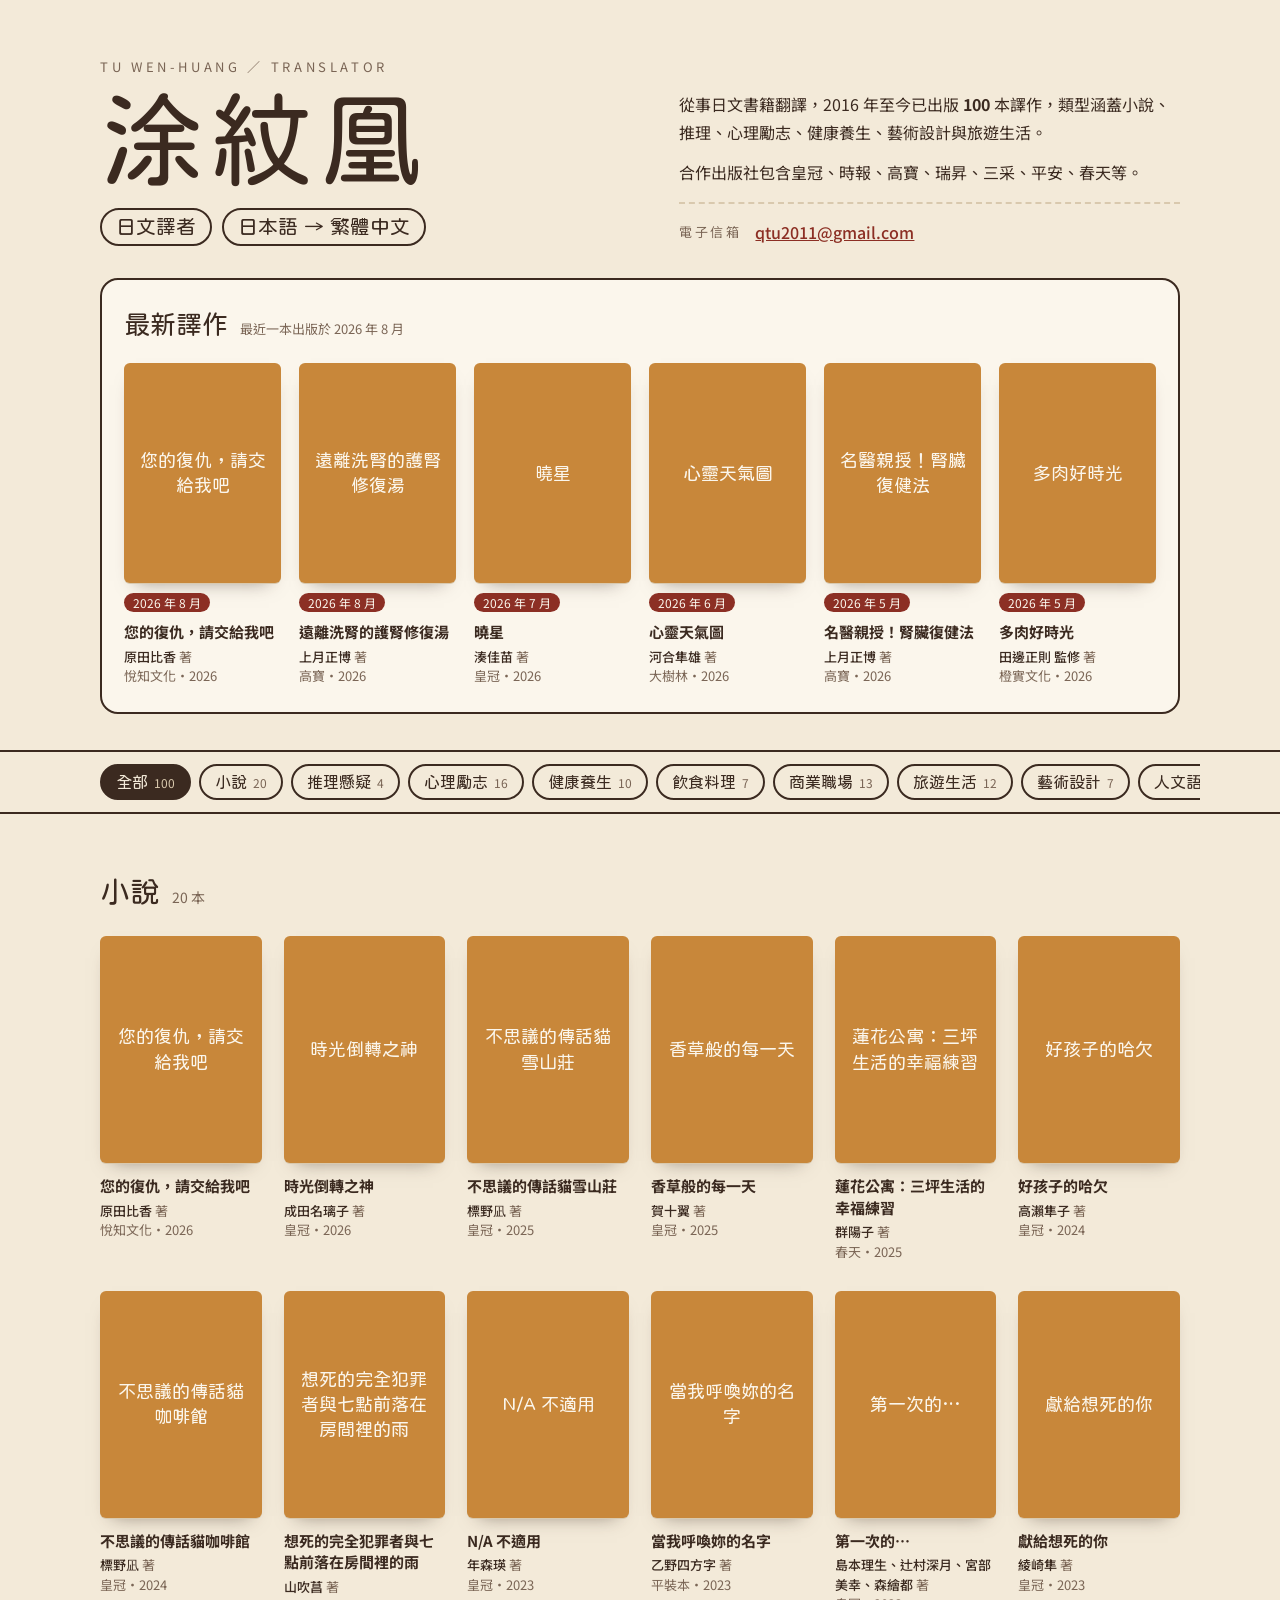
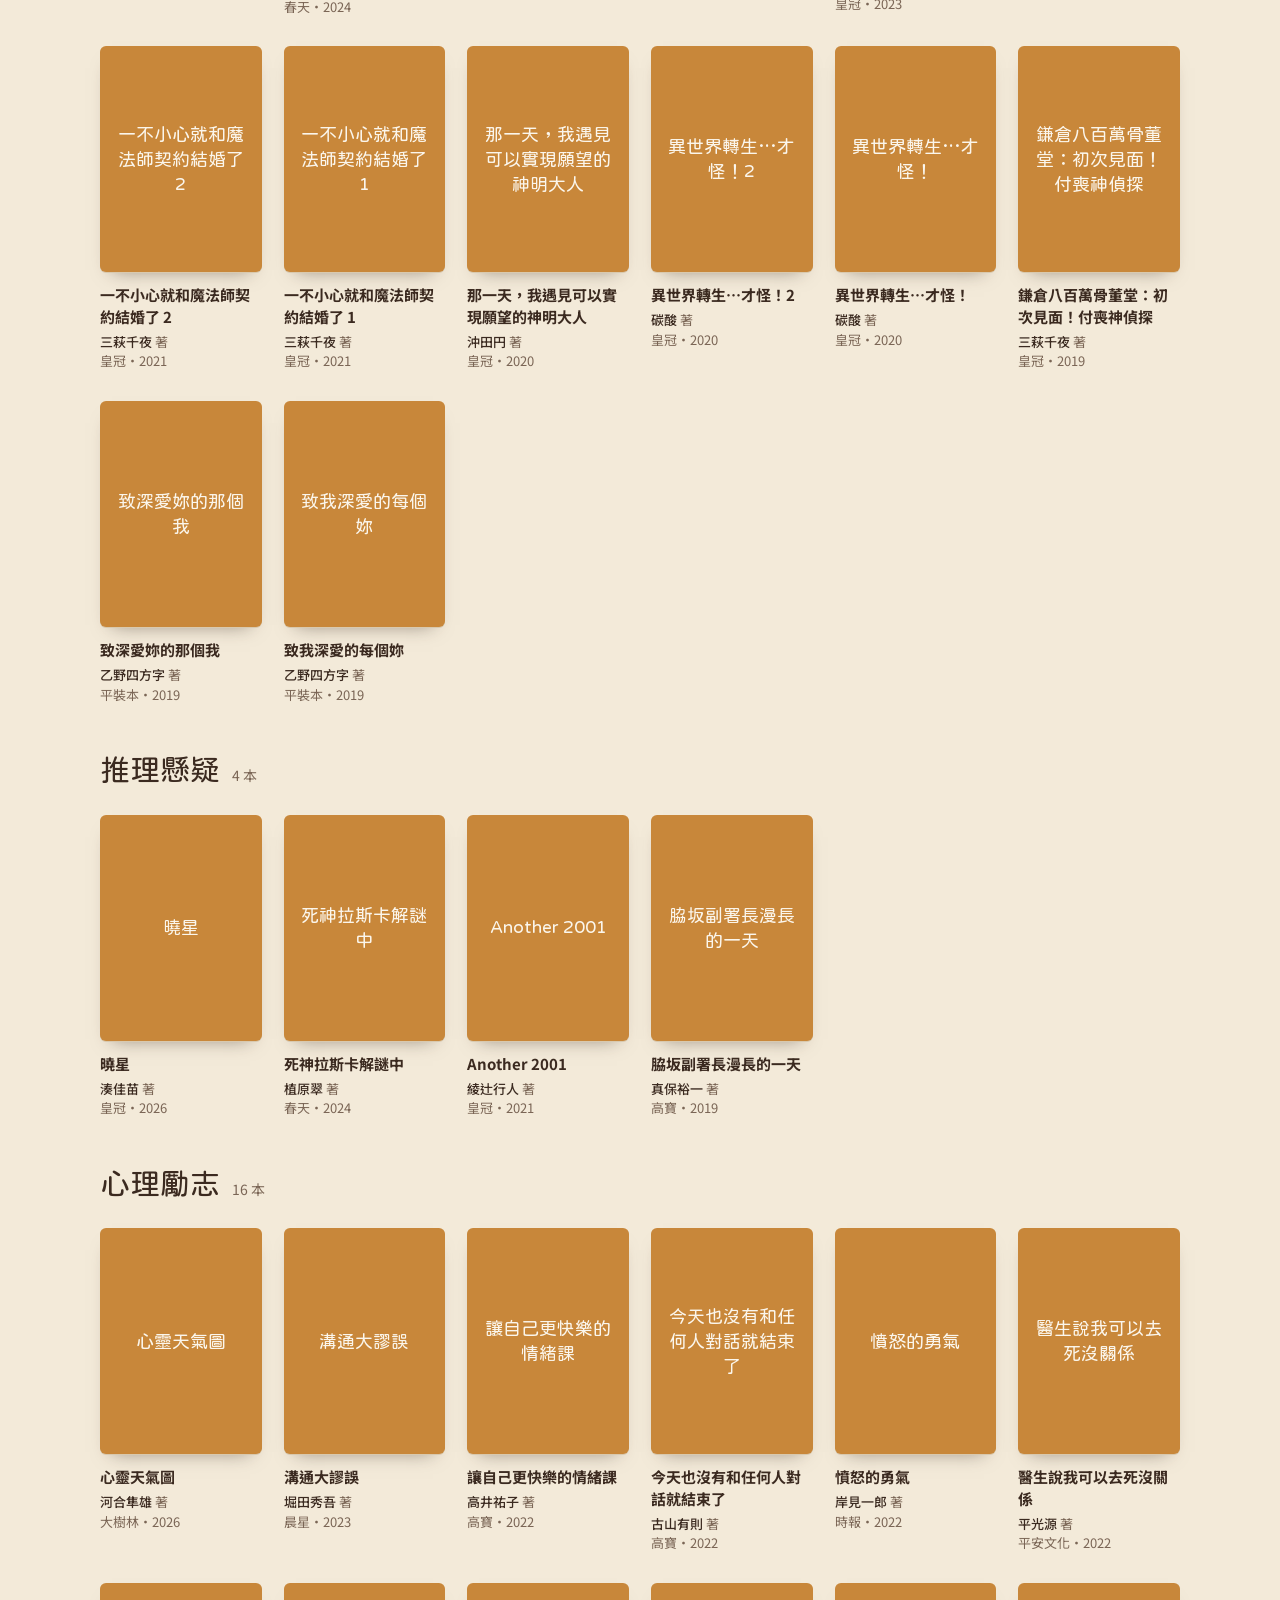
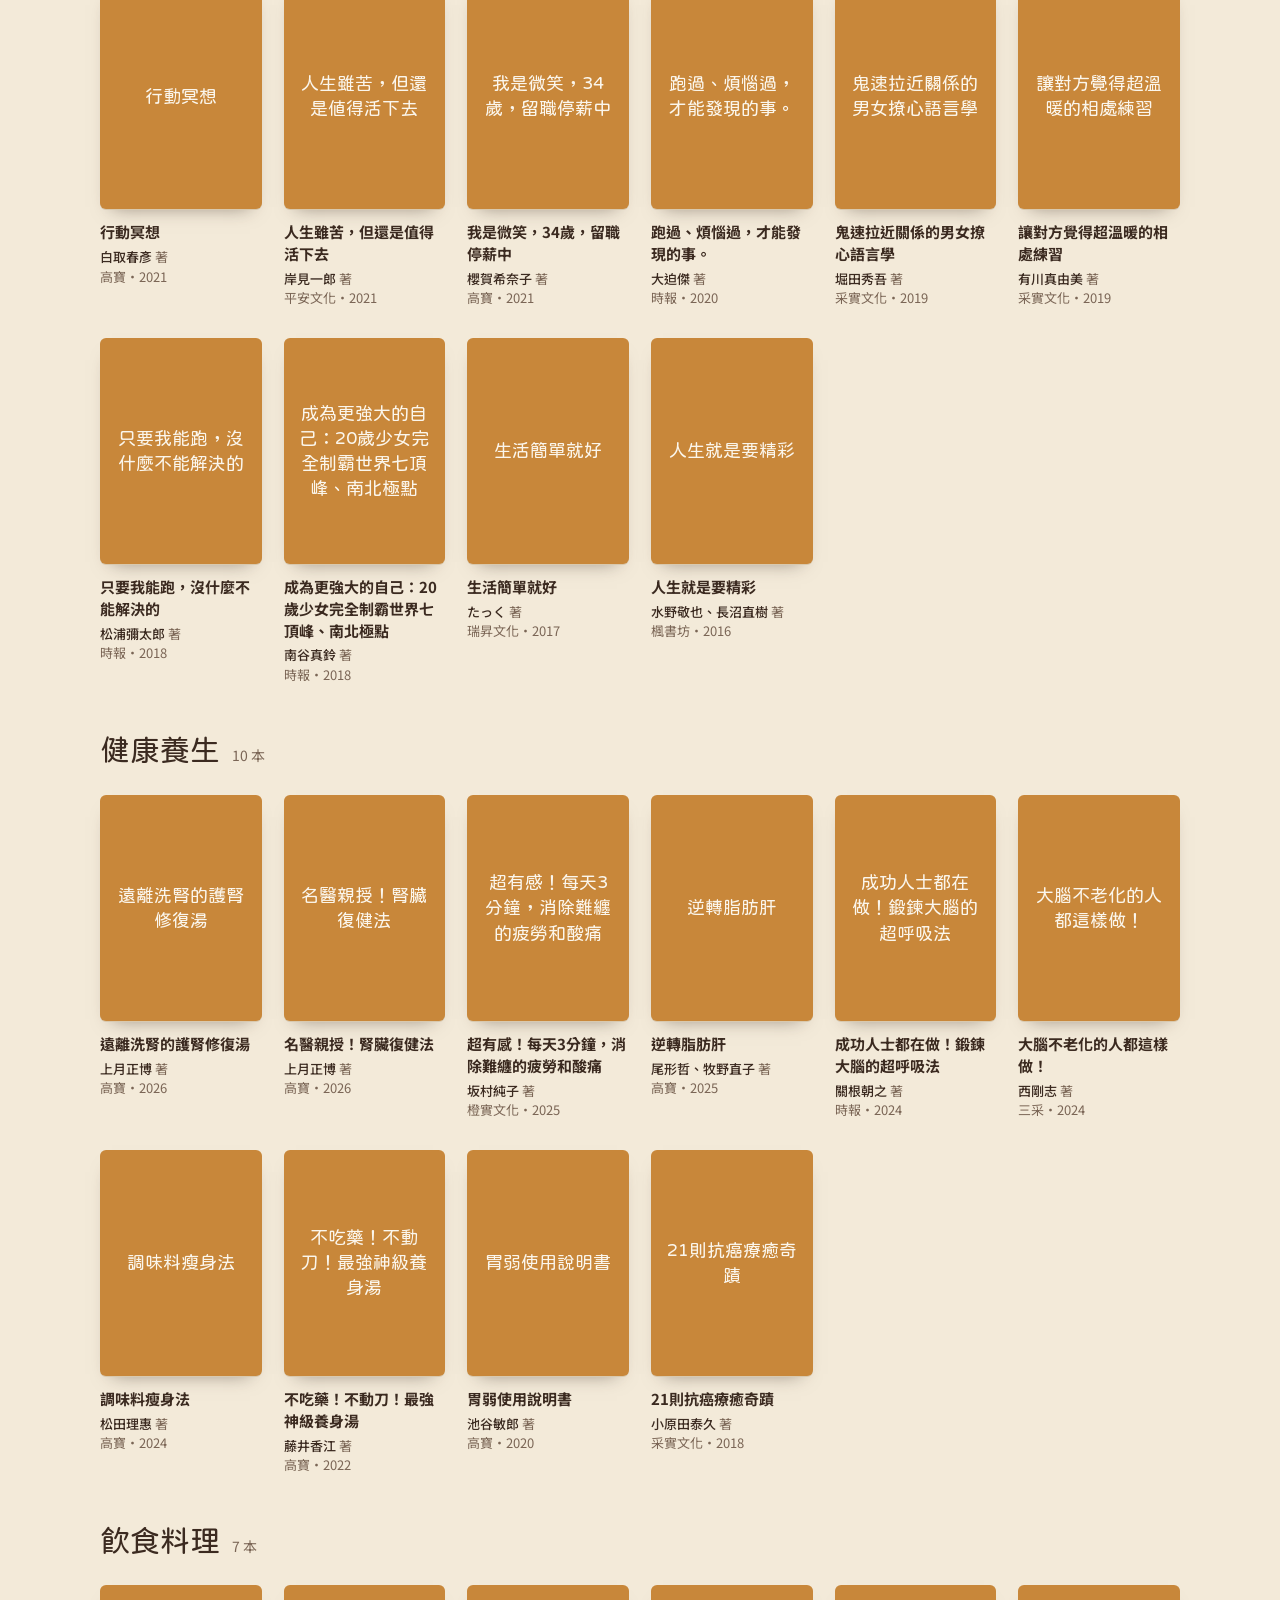
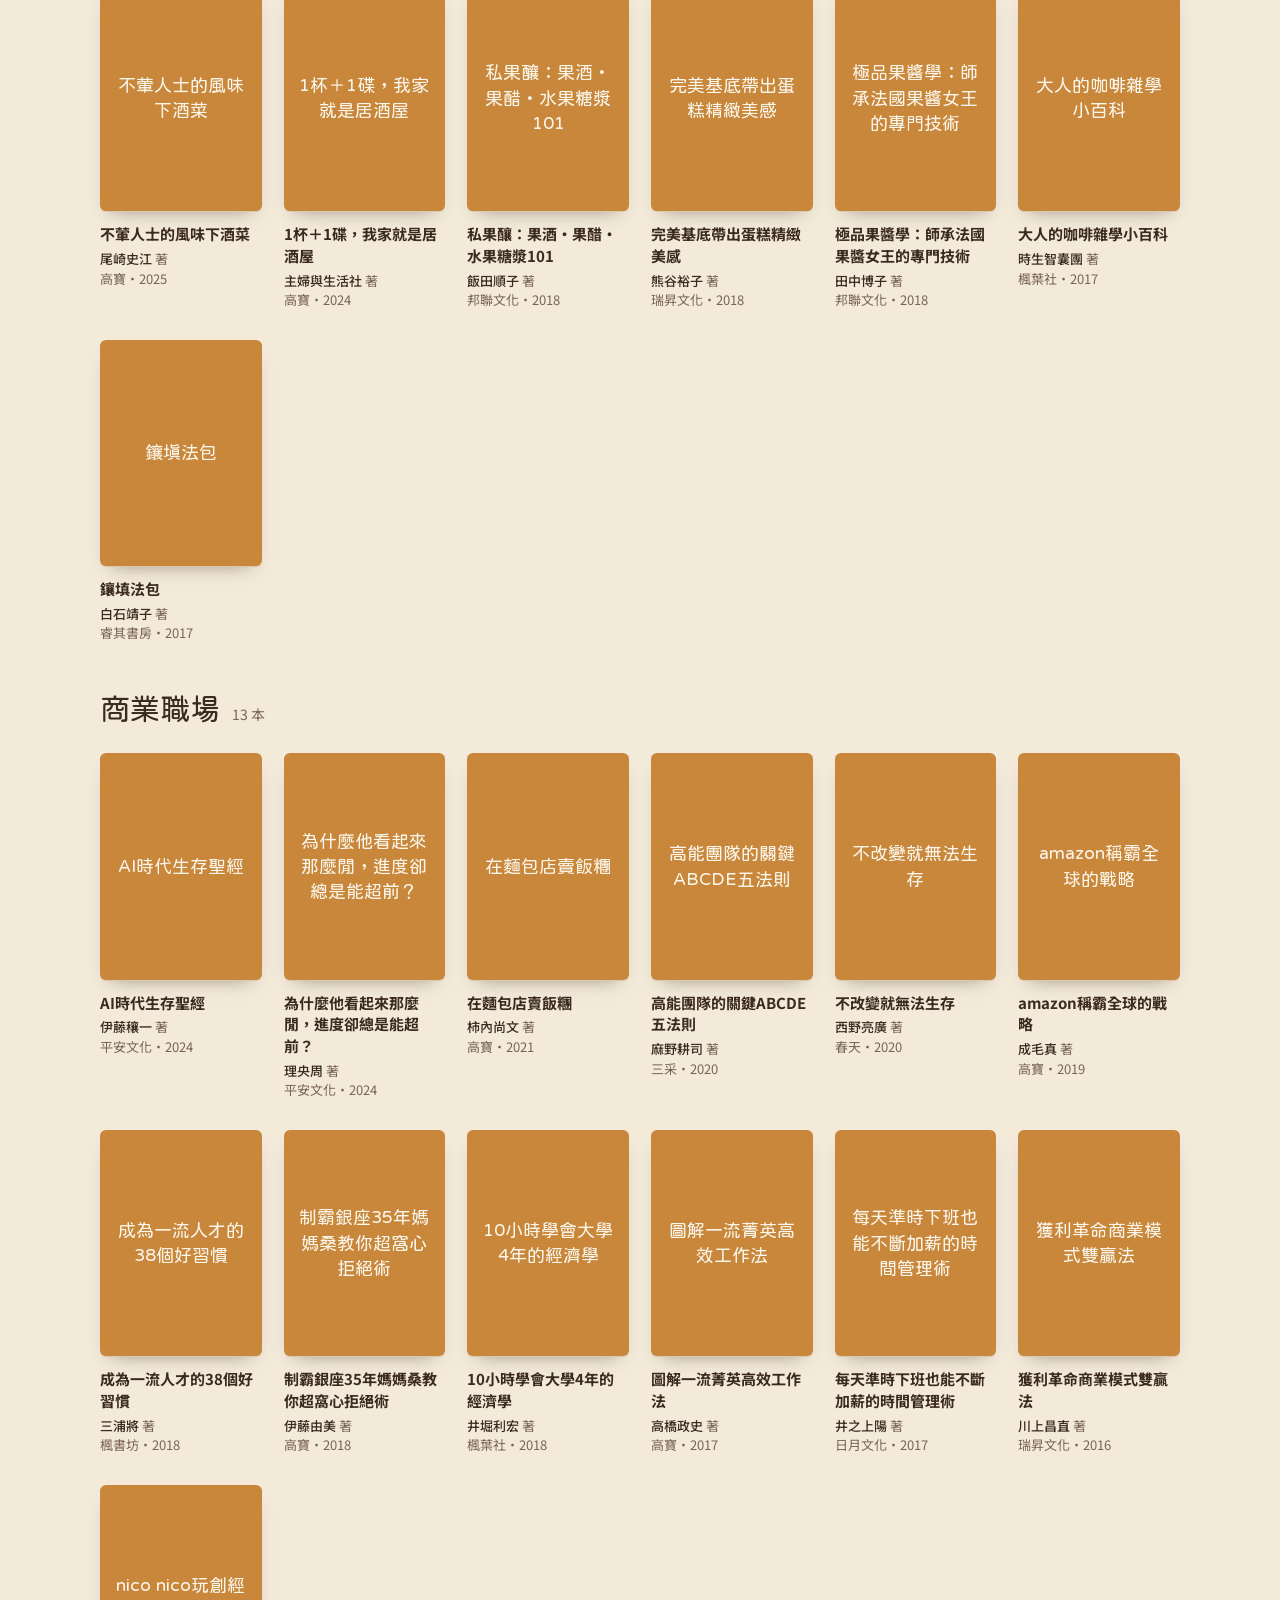
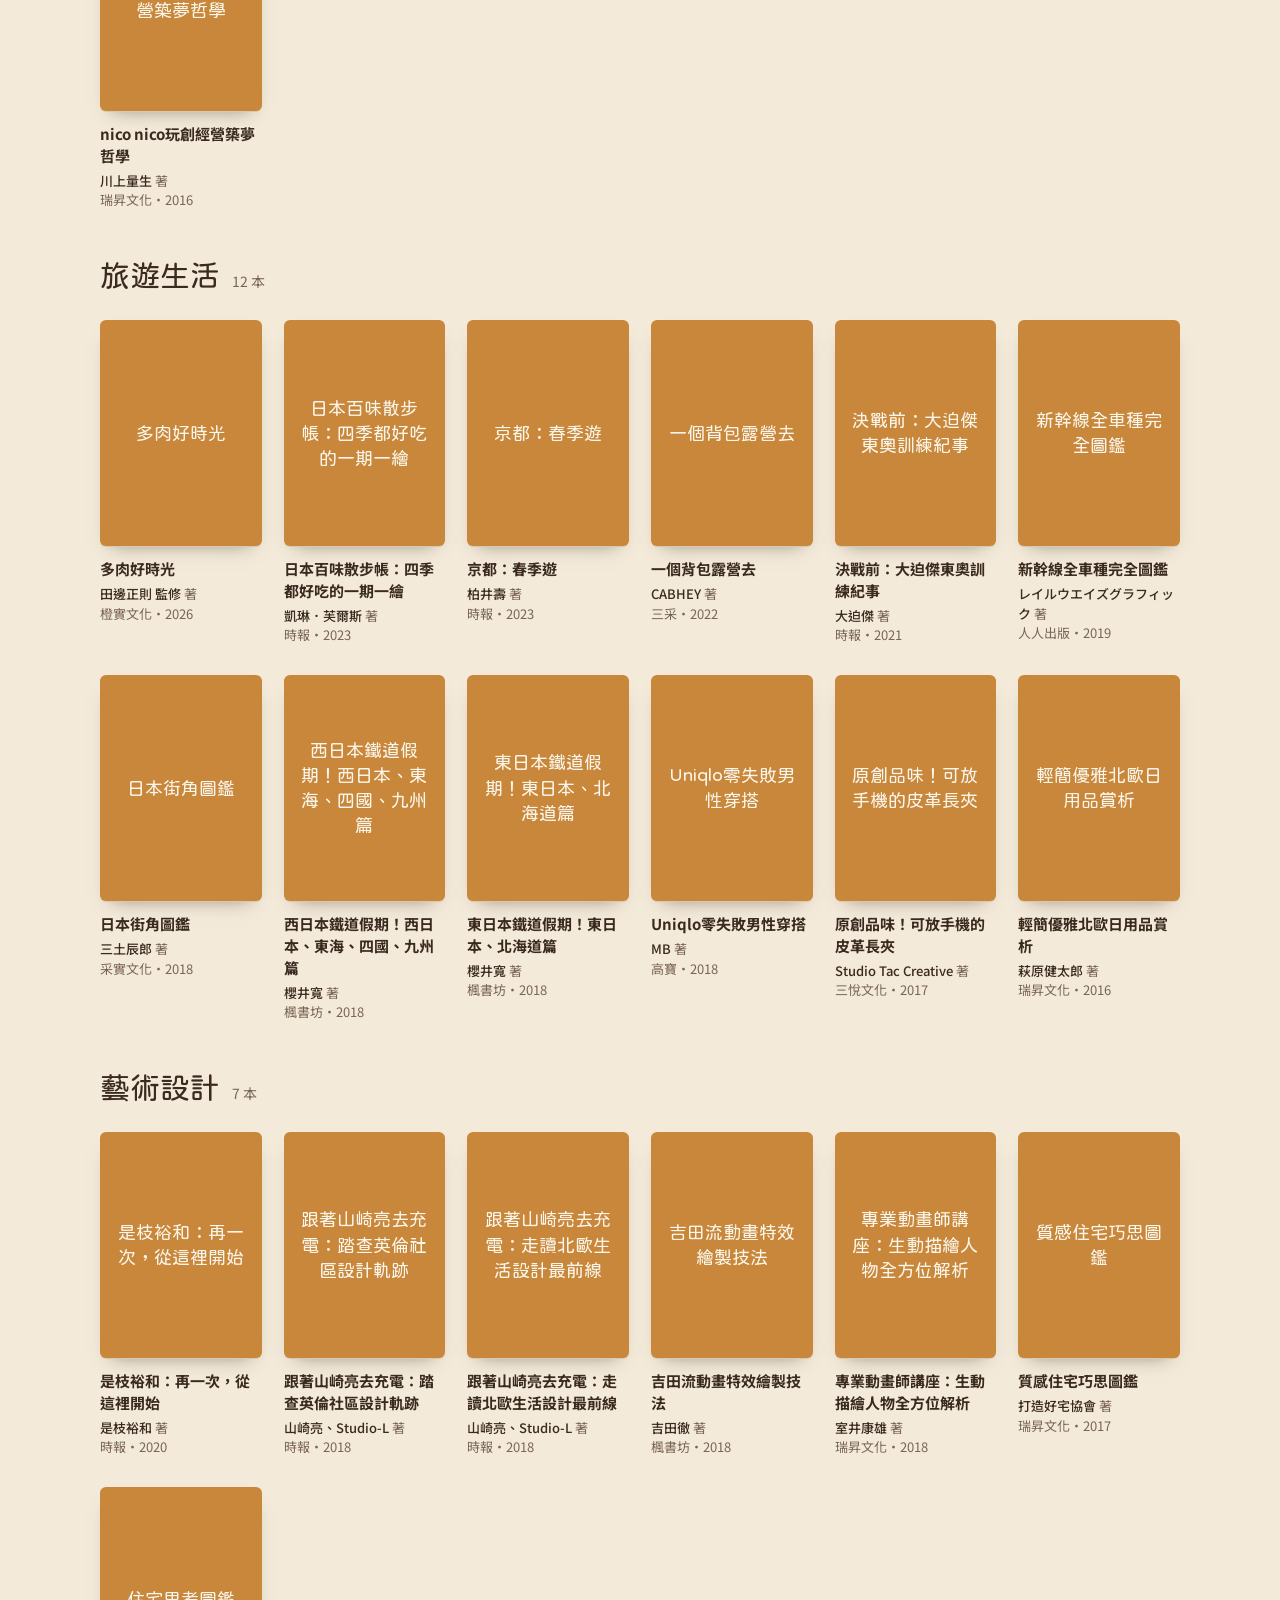
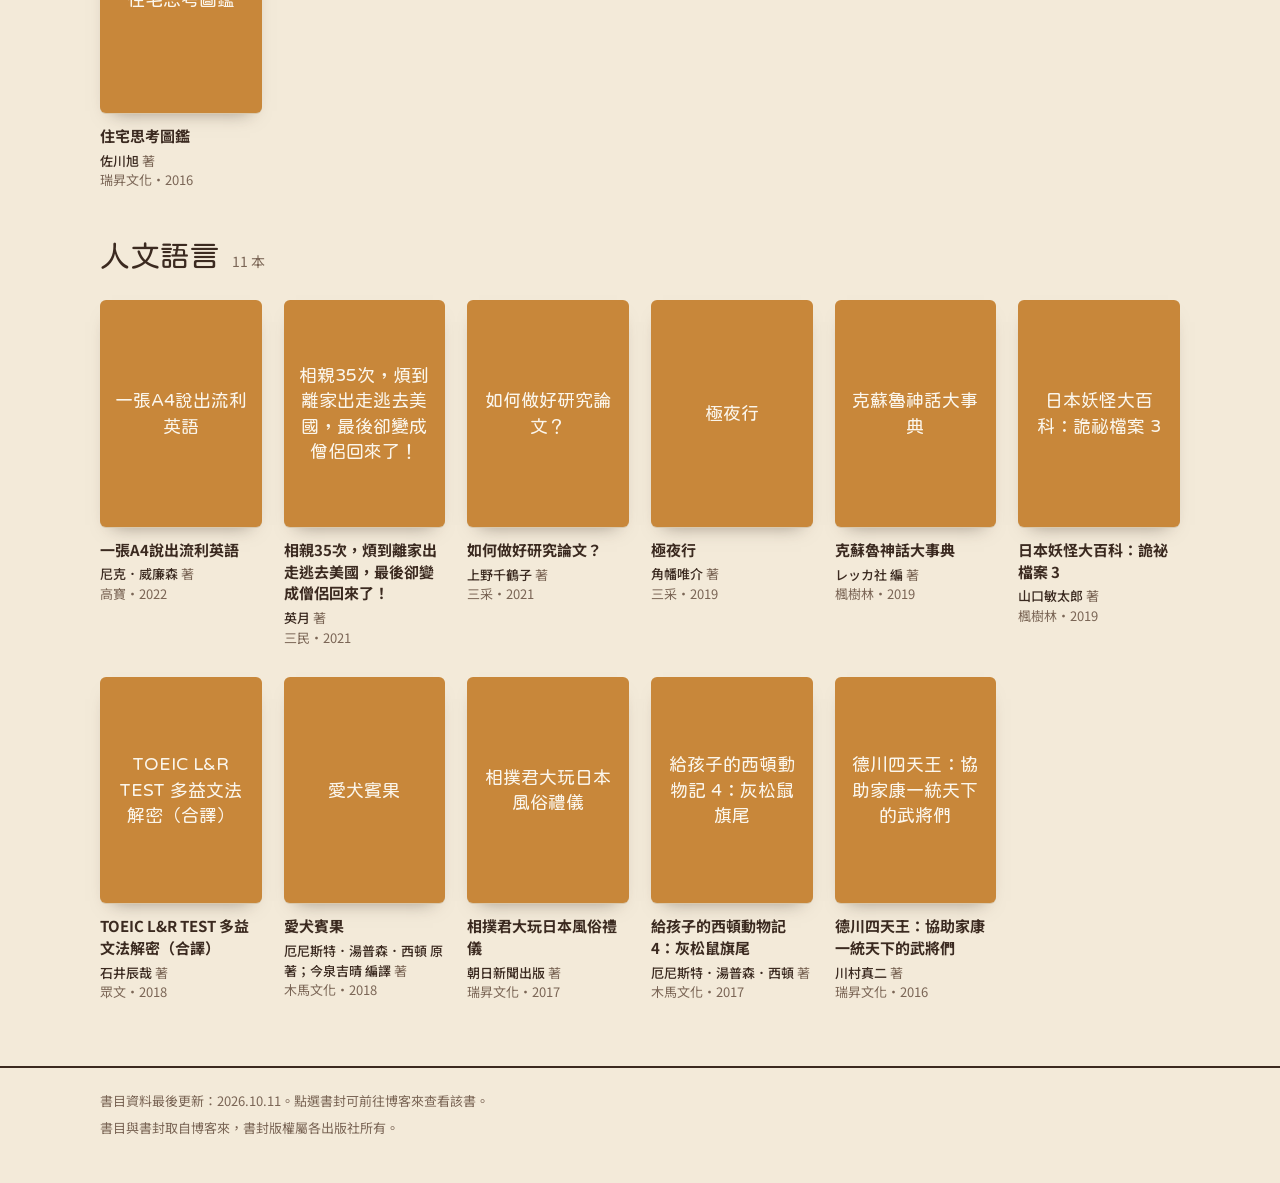
==== index.html @ 4ed157be "Add translation portfolio site Co-Authored-By: Claude Opus 5.5 <noreply@anthropic.com> Claude-Sessio" ====
<!DOCTYPE html>
<html lang="zh-Hant-TW">
<head>
<meta charset="utf-8">
<meta name="viewport" content="width=device-width, initial-scale=1">
<title>涂紋凰｜日文譯者作品集</title>
<meta name="description" content="日文譯者涂紋凰的翻譯作品集：小說、推理、心理勵志、健康、設計與旅遊等類型的繁體中文譯作。">
<link rel="preconnect" href="https://fonts.googleapis.com">
<link rel="preconnect" href="https://fonts.gstatic.com" crossorigin>
<link rel="stylesheet" href="https://fonts.googleapis.com/css2?family=Huninn&family=Noto+Sans+TC:wght@400;500;700&display=swap">
<style>
/* 版面：牛皮紙色底上的一座書架。上方是名字與自我介紹，下方依類型分層陳列封面。 */
:root {
  --paper: #f3ead9;      /* 牛皮紙底 */
  --shelf: #fbf6ec;      /* 封面底板 */
  --ink: #3b2a20;        /* 可可棕文字 */
  --ink-soft: #7a6555;   /* 次要文字 */
  --line: #d9c9ae;       /* 分隔線 */
  --crust: #c8873a;      /* 麵包皮色，選取狀態 */
  --stamp: #8c2f24;      /* 印章紅，連結與重點 */
  --display: "Huninn", "Noto Sans TC", "PingFang TC", "Microsoft JhengHei", sans-serif;
  --body: "Noto Sans TC", "PingFang TC", "Microsoft JhengHei", sans-serif;
}
* { box-sizing: border-box; }
html { -webkit-text-size-adjust: 100%; }
body {
  margin: 0; background: var(--paper); color: var(--ink);
  font-family: var(--body); font-size: 16px; line-height: 1.75;
}
a { color: var(--stamp); }
a:focus-visible, button:focus-visible { outline: 3px solid var(--crust); outline-offset: 3px; }
.wrap { max-width: 1120px; margin: 0 auto; padding-inline: 20px; }

/* 頁首 */
.masthead { padding-block: 56px 32px; display: grid; gap: 28px; grid-template-columns: minmax(0, 1.1fr) minmax(0, 1fr); align-items: end; }
.eyebrow { font-size: 13px; letter-spacing: .28em; color: var(--ink-soft); margin: 0 0 6px; }
h1 { font-family: var(--display); font-weight: 400; font-size: clamp(52px, 10vw, 104px); line-height: 1.05; letter-spacing: .06em; margin: 0; }
.role { font-family: var(--display); font-size: 20px; margin: 14px 0 0; display: flex; gap: 10px; align-items: center; flex-wrap: wrap; }
.role span { border: 2px solid var(--ink); border-radius: 999px; padding: 0 14px; line-height: 1.7; }
.about p { margin: 0 0 12px; max-width: 34em; }
.contact { display: flex; flex-wrap: wrap; gap: 8px 14px; align-items: center; margin-top: 16px; padding-top: 14px; border-top: 2px dashed var(--line); }
.contact dt { font-size: 13px; letter-spacing: .2em; color: var(--ink-soft); }
.contact dd { margin: 0; font-weight: 500; user-select: all; overflow-wrap: anywhere; }
.contact dl { display: contents; }

/* 最新譯作 */
.latest { background: var(--shelf); border: 2px solid var(--ink); border-radius: 18px; padding: 22px 22px 26px; margin-bottom: 36px; }
.latest h2 { font-family: var(--display); font-weight: 400; font-size: 26px; margin: 0 0 16px; display: flex; align-items: baseline; gap: 12px; flex-wrap: wrap; }
.latest h2 small { font-family: var(--body); font-size: 13px; color: var(--ink-soft); }
.grid { list-style: none; padding: 0; margin: 0; }
.latest-grid { grid-template-columns: repeat(6, minmax(0, 1fr)) !important; gap: 20px 18px !important; }
.latest .cover { background: var(--paper); }
.when { display: inline-block; font-size: 12px; line-height: 1.6; color: var(--shelf); background: var(--stamp); border-radius: 999px; padding: 0 9px; margin-top: 10px; font-variant-numeric: tabular-nums; }
.latest .book h3 { margin-top: 6px; }
@media (max-width: 900px) { .latest-grid { grid-template-columns: repeat(3, minmax(0, 1fr)) !important; } }
@media (max-width: 480px) { .latest-grid { grid-template-columns: repeat(2, minmax(0, 1fr)) !important; } .latest { padding: 18px 16px 22px; } }

/* 類型選單 */
.filter { position: sticky; top: 0; z-index: 5; background: var(--paper); border-block: 2px solid var(--ink); }
.filter .wrap { display: flex; gap: 8px; overflow-x: auto; padding-block: 12px; scrollbar-width: thin; }
.chip {
  flex: none; font: inherit; font-family: var(--display); font-size: 16px; color: var(--ink);
  background: transparent; border: 2px solid var(--ink); border-radius: 999px; padding: 2px 14px; cursor: pointer;
}
.chip small { font-family: var(--body); font-size: 12px; margin-left: 6px; color: var(--ink-soft); font-variant-numeric: tabular-nums; }
.chip:hover { background: var(--shelf); }
.chip[aria-pressed="true"] { background: var(--ink); color: var(--paper); }
.chip[aria-pressed="true"] small { color: var(--line); }

/* 書架 */
main { padding-block: 12px 64px; }
.section { padding-top: 40px; }
.section h2 { font-family: var(--display); font-weight: 400; font-size: 30px; margin: 0 0 18px; display: flex; align-items: baseline; gap: 12px; }
.section h2 small { font-family: var(--body); font-size: 14px; color: var(--ink-soft); }
.grid { display: grid; grid-template-columns: repeat(auto-fill, minmax(150px, 1fr)); gap: 30px 22px; }
.book { min-width: 0; }
.book a { color: inherit; text-decoration: none; display: block; }
.cover {
  aspect-ratio: 5 / 7; background: var(--shelf); border-radius: 6px; overflow: hidden;
  display: grid; place-items: center; box-shadow: 0 1px 0 var(--line), 0 10px 18px -12px rgba(59, 42, 32, .55);
  transition: transform .18s ease;
}
.cover img { width: 100%; height: 100%; object-fit: contain; display: block; }
.book a:hover .cover { transform: translateY(-4px) rotate(-1deg); }
.cover.blank { background: var(--crust); color: var(--shelf); padding: 14px; font-family: var(--display); font-size: 18px; line-height: 1.4; text-align: center; }
.book h3 { font-size: 15px; font-weight: 700; line-height: 1.45; margin: 12px 0 4px; }
.book a:hover h3 { color: var(--stamp); }
.meta { font-size: 13px; line-height: 1.5; color: var(--ink-soft); margin: 0; }
.meta b { font-weight: 500; color: var(--ink); }

footer { border-top: 2px solid var(--ink); padding-block: 22px 40px; font-size: 13px; color: var(--ink-soft); }
footer p { margin: 0 0 4px; }

@media (max-width: 760px) {
  .masthead { grid-template-columns: 1fr; padding-block: 36px 28px; }
  .grid { grid-template-columns: repeat(auto-fill, minmax(128px, 1fr)); gap: 24px 16px; }
}
@media (prefers-reduced-motion: reduce) { .cover { transition: none; } .book a:hover .cover { transform: none; } }
</style>
</head>
<body>

<header class="wrap masthead">
  <div>
    <p class="eyebrow">TU WEN-HUANG ／ TRANSLATOR</p>
    <h1>涂紋凰</h1>
    <p class="role"><span>日文譯者</span><span>日本語 → 繁體中文</span></p>
  </div>
  <div class="about">
    <!-- 自我介紹：直接修改下面的文字即可 -->
    <p>從事日文書籍翻譯，<span id="since"></span> 年至今已出版 <b id="total"></b> 本譯作，類型涵蓋小說、推理、心理勵志、健康養生、藝術設計與旅遊生活。</p>
    <p>合作出版社包含皇冠、時報、高寶、瑞昇、三采、平安、春天等。</p>
    <div class="contact">
      <dl>
        <dt>電子信箱</dt>
        <!-- 電子信箱：要換信箱時改下面這行 -->
        <dd id="email"><a href="mailto:qtu2011@gmail.com">qtu2011@gmail.com</a></dd>
      </dl>
    </div>
  </div>
</header>

<section class="wrap" aria-labelledby="latest-h">
  <div class="latest">
    <h2 id="latest-h">最新譯作 <small id="latest-note"></small></h2>
    <ul class="grid latest-grid" id="latest"></ul>
  </div>
</section>

<nav class="filter" aria-label="依類型篩選"><div class="wrap" id="chips"></div></nav>

<main class="wrap" id="shelf"></main>

<footer><div class="wrap">
  <p>書目資料最後更新：<span id="updated"></span>。點選書封可前往博客來查看該書。</p>
  <p>書目與書封取自博客來，書封版權屬各出版社所有。</p>
</div></footer>

<!--
  書單資料。每兩週更新時只需要改這一段。
  欄位順序：[書名, 作者, 出版社, 出版日期, ISBN, 類型, 博客來商品編號, 誠品封面路徑（備用）]
-->
<script id="book-data" type="application/json">
{
"updated": "2026-10-11",
"categories": ["小說", "推理懸疑", "心理勵志", "健康養生", "飲食料理", "商業職場", "旅遊生活", "藝術設計", "人文語言"],
"books": [
["您的復仇，請交給我吧","原田比香","悅知文化","2026-08-20","9786267873618","小說","0011060362","/b2b/newItem/2026/08/11/8622_141716416_782_mainCoverImage1.jpg"],
["遠離洗腎的護腎修復湯","上月正博","高寶","2026-08-19","9786264025959","健康養生","0011059869","/b2b/newItem/2026/08/07/7928_153200130_468_mainCoverImage1.jpg"],
["曉星","湊佳苗","皇冠","2026-07-27","9789573344551","推理懸疑","0011057544","/b2b/newItem/2026/07/13/8924_143612907_908_mainCoverImage1.jpg"],
["心靈天氣圖","河合隼雄","大樹林","2026-06-25","9786267592427","心理勵志","0011053587","/b2b/newItem/2026/06/08/192_105442000_402_mainCoverImage1.jpg"],
["名醫親授！腎臟復健法","上月正博","高寶","2026-05-27","9786264025362","健康養生","0011052864","/b2b/newItem/2026/05/28/7928_152116629_742_mainCoverImage1.jpg"],
["多肉好時光","田邊正則 監修","橙實文化","2026-05-21","9786267453377","旅遊生活","0011052154","/b2b/newItem/2026/05/11/8113_163945169_1000_mainCoverImage1.jpg"],
["時光倒轉之神","成田名璃子","皇冠","2026-04-13","9789573344100","小說","0011048876","/b2b/newItem/2026/03/26/8924_170203791_457_mainCoverImage1.jpg"],
["不思議的傳話貓雪山莊","標野凪","皇冠","2025-12-08","9789573343721","小說","0011038807","/b2b/newItem/2025/11/26/8924_101650309_515_mainCoverImage1.jpg"],
["超有感！每天3分鐘，消除難纏的疲勞和酸痛","坂村純子","橙實文化","2025-09-19","9786267453278","健康養生","0011031384","/b2b/newItem/2025/09/11/8113_165259178_909_mainCoverImage1.jpg"],
["逆轉脂肪肝","尾形哲、牧野直子","高寶","2025-07-23","9786264023108","健康養生","0011026883","/b2b/newItem/2025/07/31/7928_112141855_496_mainCoverImage1.jpg"],
["香草般的每一天","賀十翼","皇冠","2025-07-14","9789573343240","小說","0011025674","/b2b/newItem/2025/07/02/8924_142835833_671_mainCoverImage1.jpg"],
["蓮花公寓：三坪生活的幸福練習","群陽子","春天","2025-07-02","9786267735145","小說","0011024776","/b2b/newItem/2025/06/23/8753_104542265_138_mainCoverImage1.jpg"],
["不葷人士的風味下酒菜","尾崎史江","高寶","2025-01-22","9786264021777","飲食料理","0011011948","/b2b/newItem/2025/02/24/7928_145155806_862_mainCoverImage1.jpg"],
["好孩子的哈欠","高瀨隼子","皇冠","2024-12-30","9789573342380","小說","0011009158","/b2b/newItem/2024/12/17/8924_152558189_847_mainCoverImage1.jpg"],
["1杯＋1碟，我家就是居酒屋","主婦與生活社","高寶","2024-12-25","9786264021548","飲食料理","0011009067","/b2b/newItem/2024/12/25/7928_112612820_39_mainCoverImage1.jpg"],
["AI時代生存聖經","伊藤穰一","平安文化","2024-12-09","9786267397930","商業職場","0011007453","/b2b/newItem/2024/11/27/8924_142036735_871_mainCoverImage1.jpg"],
["死神拉斯卡解謎中","植原翠","春天","2024-09-20","9789577419156","推理懸疑","0011000069","/b2b/newItem/2024/09/03/8753_162311457_192_mainCoverImage1.jpg"],
["為什麼他看起來那麼閒，進度卻總是能超前？","理央周","平安文化","2024-09-02","9786267397619","商業職場","0010998931","/b2b/newItem/2024/08/26/8924_102817168_548_mainCoverImage1.jpg"],
["不思議的傳話貓咖啡館","標野凪","皇冠","2024-08-05","9789573341888","小說","0010996764","/b2b/newItem/2024/07/29/225_134444741_165_mainCoverImage1.jpg"],
["想死的完全犯罪者與七點前落在房間裡的雨","山吹菖","春天","2024-06-28","9789577418821","小說","0010993014","/b2b/newItem/2024/06/19/150_134550036_501_mainCoverImage1.jpg"],
["成功人士都在做！鍛鍊大腦的超呼吸法","關根朝之","時報","2024-05-14","9786263961753","健康養生","0010988359","/b2b/vendor/vendor171409852508720240426102845/mainCoverImage1_1251114.jpg"],
["大腦不老化的人都這樣做！","西剛志","三采","2024-05-03","9786263583320","健康養生","0010986867","/b2b/vendor/vendor171264506123020240409144423/mainCoverImage1_1241705.jpg"],
["調味料瘦身法","松田理惠","高寶","2024-04-10","9789865069421","健康養生","0010985285","/b2b/newItem/2024/04/08/204_154455387_558_mainCoverImage1.jpg"],
["日本百味散步帳：四季都好吃的一期一繪","凱琳．芙爾斯","時報","2023-11-14","9786263744240","旅遊生活","0010972256","/b2b/vendor/111020231026113916/mainCoverImage1_1169903.jpg"],
["N/A 不適用","年森瑛","皇冠","2023-10-30","9789573340812","小說","0010971307","/b2b/newItem/2023/10/18/225_114843543_871_mainCoverImage1.jpg"],
["當我呼喚妳的名字","乙野四方字","平裝本","2023-08-28","9786269735495","小說","0010965766","/b2b/newItem/2023/08/15/225_150442647_762_mainCoverImage1.jpg"],
["第一次的…","島本理生、辻村深月、宮部美幸、森繪都","皇冠","2023-07-10","9789573340409","小說","0010977997","/b2b/newItem/2023/08/30/225_153615881_985_mainCoverImage1.jpg"],
["溝通大謬誤","堀田秀吾","晨星","2023-06-12","9786263204379","心理勵志","0010959193","/b2b/vendor/2023053120230531144523/9786263204379.jpg"],
["京都：春季遊","柏井壽","時報","2023-03-28","9786263535206","旅遊生活","0010952151","/upload/product/o/2682350432007/20230310034344280234.jpg"],
["獻給想死的你","綾崎隼","皇冠","2023-03-06","9789573339908","小說","0010950730","/upload/product/o/2682341318006/20230221055343076852.jpg"],
["不吃藥！不動刀！最強神級養身湯","藤井香江","高寶","2022-11-16","9789865065706","健康養生","0010941128","/upload/product/o/2682294548000/20221112062701449151.jpg"],
["讓自己更快樂的情緒課","高井祐子","高寶","2022-08-24","9789865065089","心理勵志","0010933610","/upload/product/o/2682235081009/20220823055618083788.jpg"],
["今天也沒有和任何人對話就結束了","古山有則","高寶","2022-07-27","9789865064747","心理勵志","0010931042","/upload/product/o/2682204932004/20220721063907989621.jpg"],
["憤怒的勇氣","岸見一郎","時報","2022-07-26","9786263355620","心理勵志","0010929844","/upload/product/o/2682200678005/20220917060411093192.jpg"],
["一張A4說出流利英語","尼克．威廉森","高寶","2022-07-13","9789865064617","人文語言","0010929601","/upload/product/o/2682197453005/20220713054444008831.jpg"],
["一個背包露營去","CABHEY","三采","2022-07-08","9789576588341","旅遊生活","0010928470","/upload/product/o/2682192369004/20220623035234848180.jpg"],
["醫生說我可以去死沒關係","平光源","平安文化","2022-06-06","9789865596880","心理勵志","0010925964","/upload/product/o/2682178337003/20220525032155160364.jpg"],
["決戰前：大迫傑東奧訓練紀事","大迫傑","時報","2021-12-21","9789571397788","旅遊生活","0010910576","/upload/product/o/2682104309005/20211203033220750216.jpg"],
["Another 2001","綾辻行人","皇冠","2021-11-29","9789573338215","推理懸疑","0010909287","/upload/product/o/2682098068001/20211117054527283500.jpg"],
["行動冥想","白取春彥","高寶","2021-09","","心理勵志","",""],
["相親35次，煩到離家出走逃去美國，最後卻變成僧侶回來了！","英月","三民","2021-08-27","9789571472317","人文語言","0010900561","/upload/product/o/2682061627006/20210903052013612581.jpg"],
["人生雖苦，但還是值得活下去","岸見一郎","平安文化","2021-08-02","9789865596323","心理勵志","0010898352",""],
["在麵包店賣飯糰","柿內尚文","高寶","2021-06","","商業職場","",""],
["一不小心就和魔法師契約結婚了 2","三萩千夜","皇冠","2021-05-03","9789573337140","小說","0010890206",""],
["如何做好研究論文？","上野千鶴子","三采","2021-04-09","9789576585005","人文語言","0010887407","/upload/product/o/2681993643009/20210320040605160762.jpg"],
["我是微笑，34歲，留職停薪中","櫻賀希奈子","高寶","2021-04","","心理勵志","",""],
["一不小心就和魔法師契約結婚了 1","三萩千夜","皇冠","2021-03-02","9789573336709","小說","0010884665","/upload/product/o/2681981360000/20210210035417974623.jpg"],
["異世界轉生…才怪！2","碳酸","皇冠","2020-11-02","9789573336143","小說","0010874433","/upload/product/o/2681933029009/20201023035324443748.jpg"],
["那一天，我遇見可以實現願望的神明大人","沖田円","皇冠","2020-11-02","9789573336310","小說","0010874437",""],
["高能團隊的關鍵ABCDE五法則","麻野耕司","三采","2020-08","","商業職場","",""],
["異世界轉生…才怪！","碳酸","皇冠","2020-04-27","9789573335306","小說","0010854730","/Upload/Product/202004/o/637235730213809262.jpg"],
["跑過、煩惱過，才能發現的事。","大迫傑","時報","2020-03-10","9789571381060","心理勵志","0010850435","/Upload/Product/202004/o/637226240675190000.jpg"],
["胃弱使用說明書","池谷敏郎","高寶","2020-03","","健康養生","",""],
["是枝裕和：再一次，從這裡開始","是枝裕和","時報","2020-02-11","9789571380650","藝術設計","","/upload/product/o/2681849082006/20200121061520485545.jpg"],
["不改變就無法生存","西野亮廣","春天","2020-02","","商業職場","",""],
["極夜行","角幡唯介","三采","2019-11","","人文語言","",""],
["鎌倉八百萬骨董堂：初次見面！付喪神偵探","三萩千夜","皇冠","2019-10-28","9789573334903","小說","0010837535","/Upload/Product/201910/o/637078483913681250.jpg"],
["新幹線全車種完全圖鑑","レイルウエイズグラフィック","人人出版","2019-10-04","9789864611959","旅遊生活","0010835407",""],
["鬼速拉近關係的男女撩心語言學","堀田秀吾","采實文化","2019-07-25","9789865070274","心理勵志","","/Upload/Product/201907/o/636996404398340000.jpg"],
["致我深愛的每個妳","乙野四方字","平裝本","2019-07-08","9789869790611","小說","0010826493","/upload/product/o/2681778470004/20230223072740051668.jpg"],
["致深愛妳的那個我","乙野四方字","平裝本","2019-07-08","9789869790628","小說","0010826495","/upload/product/o/2681778472008/20230223072554081392.jpg"],
["脇坂副署長漫長的一天","真保裕一","高寶","2019-06","","推理懸疑","",""],
["amazon稱霸全球的戰略","成毛真","高寶","2019-06","","商業職場","",""],
["讓對方覺得超溫暖的相處練習","有川真由美","采實文化","2019-05-30","9789865070076","心理勵志","0010823013","/upload/product/o/2681760511005/ec1762291.jpg"],
["克蘇魯神話大事典","レッカ社 編","楓樹林","2019-03-27","9789579501132","人文語言","0010816651","/Upload/Product/201903/o/636881493659291250.jpg"],
["日本妖怪大百科：詭祕檔案 3","山口敏太郎","楓樹林","2019-02-22","9789579501125","人文語言","0010813439","/Upload/Product/201901/o/636844339641535000.jpg"],
["只要我能跑，沒什麼不能解決的","松浦彌太郎","時報","2018-12-18","9789571375892","心理勵志","0010807321","/Upload/Product/201811/o/636790770933152500.jpg"],
["跟著山崎亮去充電：走讀北歐生活設計最前線","山崎亮、Studio-L","時報","2018-12-04","9789571375632","藝術設計","0010804799","/Upload/Product/201811/o/636772628103155000.jpg"],
["跟著山崎亮去充電：踏查英倫社區設計軌跡","山崎亮、Studio-L","時報","2018-12-04","9789571375649","藝術設計","0010804800","/Upload/Product/201811/o/636772628119873750.jpg"],
["21則抗癌療癒奇蹟","小原田泰久","采實文化","2018-11","","健康養生","",""],
["吉田流動畫特效繪製技法","吉田徹","楓書坊","2018-09-05","9789863773986","藝術設計","0010797059","/Upload/Product/201808/o/636706099372940000.jpg"],
["專業動畫師講座：生動描繪人物全方位解析","室井康雄","瑞昇文化","2018-08-05","9789864012626","藝術設計","0010795050","/upload/product/o/2681613457009/ec1512915.jpg"],
["TOEIC L&R TEST 多益文法解密（合譯）","石井辰哉","眾文","2018-07-25","9789575325077","人文語言","0010792891","/Upload/Product/201807/o/636674131060612500.jpg"],
["成為一流人才的38個好習慣","三浦將","楓書坊","2018-07-13","9789863773719","商業職場","0010792005","/upload/product/o/2681599228006/797771.jpg"],
["愛犬賓果","厄尼斯特．湯普森．西頓 原著；今泉吉晴 編譯","木馬文化","2018-07-11","9789863595380","人文語言","0010791685","/Upload/Product/201807/o/636674407270546250.jpg"],
["制霸銀座35年媽媽桑教你超窩心拒絕術","伊藤由美","高寶","2018-06-06","9789863615453","商業職場","0010788919","/Upload/Product/201805/o/636633524092466250.jpg"],
["10小時學會大學4年的經濟學","井堀利宏","楓葉社","2018-06-01","9789863701682","商業職場","0010787592","/upload/product/o/2681583373002/ec1473822.jpg"],
["日本街角圖鑑","三土辰郎","采實文化","2018-05","","旅遊生活","",""],
["私果釀：果酒・果醋・水果糖漿101","飯田順子","邦聯文化","2018-04-26","9789869606561","飲食料理","0010785738",""],
["東日本鐵道假期！東日本、北海道篇","櫻井寬","楓書坊","2018-03-31","9789863773443","旅遊生活","0010783368","/Upload/Product/201803/o/636577362832291250.jpg"],
["西日本鐵道假期！西日本、東海、四國、九州篇","櫻井寬","楓書坊","2018-03-31","9789863773450","旅遊生活","0010783373",""],
["完美基底帶出蛋糕精緻美感","熊谷裕子","瑞昇文化","2018-03-05","9789864012251","飲食料理","0010780251","/upload/product/o/2681550472004/760344.jpg"],
["極品果醬學：師承法國果醬女王的專門技術","田中博子","邦聯文化","2018-02-05","9789869606509","飲食料理","0010778919",""],
["成為更強大的自己：20歲少女完全制霸世界七頂峰、南北極點","南谷真鈴","時報","2018-01-16","9789571372648","心理勵志","0010775295",""],
["Uniqlo零失敗男性穿搭","MB","高寶","2018-01","","旅遊生活","",""],
["大人的咖啡雜學小百科","時生智囊團","楓葉社","2017-12-11","9789863701538","飲食料理","0010772697",""],
["圖解一流菁英高效工作法","高橋政史","高寶","2017-12","","商業職場","",""],
["每天準時下班也能不斷加薪的時間管理術","井之上陽","日月文化","2017-11","","商業職場","",""],
["鑲填法包","白石靖子","睿其書房","2017-11","","飲食料理","",""],
["相撲君大玩日本風俗禮儀","朝日新聞出版","瑞昇文化","2017-09-05","9789864011926","人文語言","0010762195","/upload/product/o/2681492436003/711447.jpg"],
["原創品味！可放手機的皮革長夾","Studio Tac Creative","三悅文化","2017-08-20","9789869488525","旅遊生活","0010761594",""],
["生活簡單就好","たっく","瑞昇文化","2017-07-05","9789864011803","心理勵志","0010757586",""],
["給孩子的西頓動物記 4：灰松鼠旗尾","厄尼斯特．湯普森．西頓","木馬文化","2017-06-14","9789863594048","人文語言","0010754679",""],
["質感住宅巧思圖鑑","打造好宅協會","瑞昇文化","2017-01-05","9789864011292","藝術設計","0010739681","/upload/product/o/2681411484009/632105.jpg"],
["輕簡優雅北歐日用品賞析","萩原健太郎","瑞昇文化","2016-12-05","9789864011308","旅遊生活","0010736399","/upload/product/o/2681399696005/20190422145357689242.jpg"],
["人生就是要精彩","水野敬也、長沼直樹","楓書坊","2016-12","","心理勵志","",""],
["住宅思考圖鑑","佐川旭","瑞昇文化","2016-11-20","9789864011223","藝術設計","0010734963","/upload/product/o/2681392248003/619493.jpg"],
["獲利革命商業模式雙贏法","川上昌直","瑞昇文化","2016-09-01","9789864011087","商業職場","0010725941","/upload/product/o/2681359475008/597407.jpg"],
["德川四天王：協助家康一統天下的武將們","川村真二","瑞昇文化","2016-07-05","9789864011018","人文語言","0010720341","/upload/product/o/2681338956009/579545.jpg"],
["nico nico玩創經營築夢哲學","川上量生","瑞昇文化","2016-03-18","9789864010806","商業職場","0010709437","/upload/product/o/2681293090008/554519.jpg"]
]
}
</script>

<script>
(function () {
  var data = JSON.parse(document.getElementById('book-data').textContent);
  var books = data.books.map(function (b) {
    return { title: b[0], author: b[1], publisher: b[2], date: b[3], isbn: b[4], cat: b[5], id: b[6], cover: b[7] };
  }).sort(function (a, b) { return a.date < b.date ? 1 : -1; });

  var years = books.map(function (b) { return +b.date.slice(0, 4); });
  document.getElementById('total').textContent = books.length;
  document.getElementById('since').textContent = Math.min.apply(null, years);
  document.getElementById('updated').textContent = data.updated.replace(/-/g, '.');

  // 封面：先試縮圖，失敗就試原圖，再失敗就改成印著書名的色塊
  function coverSources(book) {
    var list = [];
    if (book.id) {
      var img = 'https://www.books.com.tw/img/' + book.id.slice(0, 3) + '/' + book.id.slice(3, 6) + '/' + book.id.slice(6, 8) + '/' + book.id + '.jpg';
      list.push('https://im1.book.com.tw/image/getImage?i=' + img + '&w=300&h=450', img);
    }
    if (book.cover) list.push('https://s2.eslite.com/unsafe/fit-in/x450/s.eslite.com' + book.cover, 'https://s.eslite.com' + book.cover);
    return list;
  }
  function makeCover(book) {
    var box = document.createElement('div');
    box.className = 'cover';
    var srcs = coverSources(book);
    function blank() { box.className = 'cover blank'; box.textContent = book.title; }
    if (!srcs.length) { blank(); return box; }
    var img = document.createElement('img');
    img.alt = '《' + book.title + '》書封';
    img.loading = 'lazy';
    img.referrerPolicy = 'no-referrer';
    var i = 0;
    img.onerror = function () { i += 1; if (i < srcs.length) { img.src = srcs[i]; } else { blank(); } };
    img.src = srcs[0];
    box.appendChild(img);
    return box;
  }
  function makeBook(book, showMonth) {
    var li = document.createElement('li');
    li.className = 'book';
    var a = document.createElement('a');
    a.href = book.id ? 'https://www.books.com.tw/products/' + book.id : 'https://search.books.com.tw/search/query/key/' + encodeURIComponent(book.isbn || book.title) + '/cat/all';
    a.target = '_blank'; a.rel = 'noopener';
    a.appendChild(makeCover(book));
    if (showMonth) { var w = document.createElement('span'); w.className = 'when'; w.textContent = book.date.slice(0, 4) + ' 年 ' + (+book.date.slice(5, 7)) + ' 月'; a.appendChild(w); }
    var h = document.createElement('h3'); h.textContent = book.title; a.appendChild(h);
    li.appendChild(a);
    var m = document.createElement('p'); m.className = 'meta';
    var who = document.createElement('b'); who.textContent = book.author;
    m.appendChild(who);
    m.appendChild(document.createTextNode(' 著'));
    m.appendChild(document.createElement('br'));
    m.appendChild(document.createTextNode(book.publisher + '・' + book.date.slice(0, 4)));
    li.appendChild(m);
    return li;
  }

  // 最新譯作：自動取出版日期最新的 6 本
  var latest = document.getElementById('latest');
  books.slice(0, 6).forEach(function (b) { latest.appendChild(makeBook(b, true)); });
  document.getElementById('latest-note').textContent = '最近一本出版於 ' + books[0].date.slice(0, 4) + ' 年 ' + (+books[0].date.slice(5, 7)) + ' 月';

  var shelf = document.getElementById('shelf');
  var chips = document.getElementById('chips');
  var current = '全部';

  function render() {
    shelf.textContent = '';
    data.categories.forEach(function (cat) {
      if (current !== '全部' && current !== cat) return;
      var list = books.filter(function (b) { return b.cat === cat; });
      if (!list.length) return;
      var sec = document.createElement('section'); sec.className = 'section';
      var h2 = document.createElement('h2'); h2.textContent = cat;
      var n = document.createElement('small'); n.textContent = list.length + ' 本'; h2.appendChild(n);
      var ul = document.createElement('ul'); ul.className = 'grid'; ul.style.listStyle = 'none'; ul.style.padding = '0'; ul.style.margin = '0';
      list.forEach(function (b) { ul.appendChild(makeBook(b)); });
      sec.appendChild(h2); sec.appendChild(ul); shelf.appendChild(sec);
    });
    Array.prototype.forEach.call(chips.children, function (c) {
      c.setAttribute('aria-pressed', c.dataset.cat === current ? 'true' : 'false');
    });
  }
  function addChip(label, count) {
    var b = document.createElement('button');
    b.type = 'button'; b.className = 'chip'; b.dataset.cat = label; b.textContent = label;
    var s = document.createElement('small'); s.textContent = count; b.appendChild(s);
    b.addEventListener('click', function () { current = label; render(); window.scrollTo({ top: chips.parentNode.offsetTop, behavior: 'auto' }); });
    chips.appendChild(b);
  }
  addChip('全部', books.length);
  data.categories.forEach(function (cat) {
    var n = books.filter(function (b) { return b.cat === cat; }).length;
    if (n) addChip(cat, n);
  });
  render();
})();
</script>
</body>
</html>
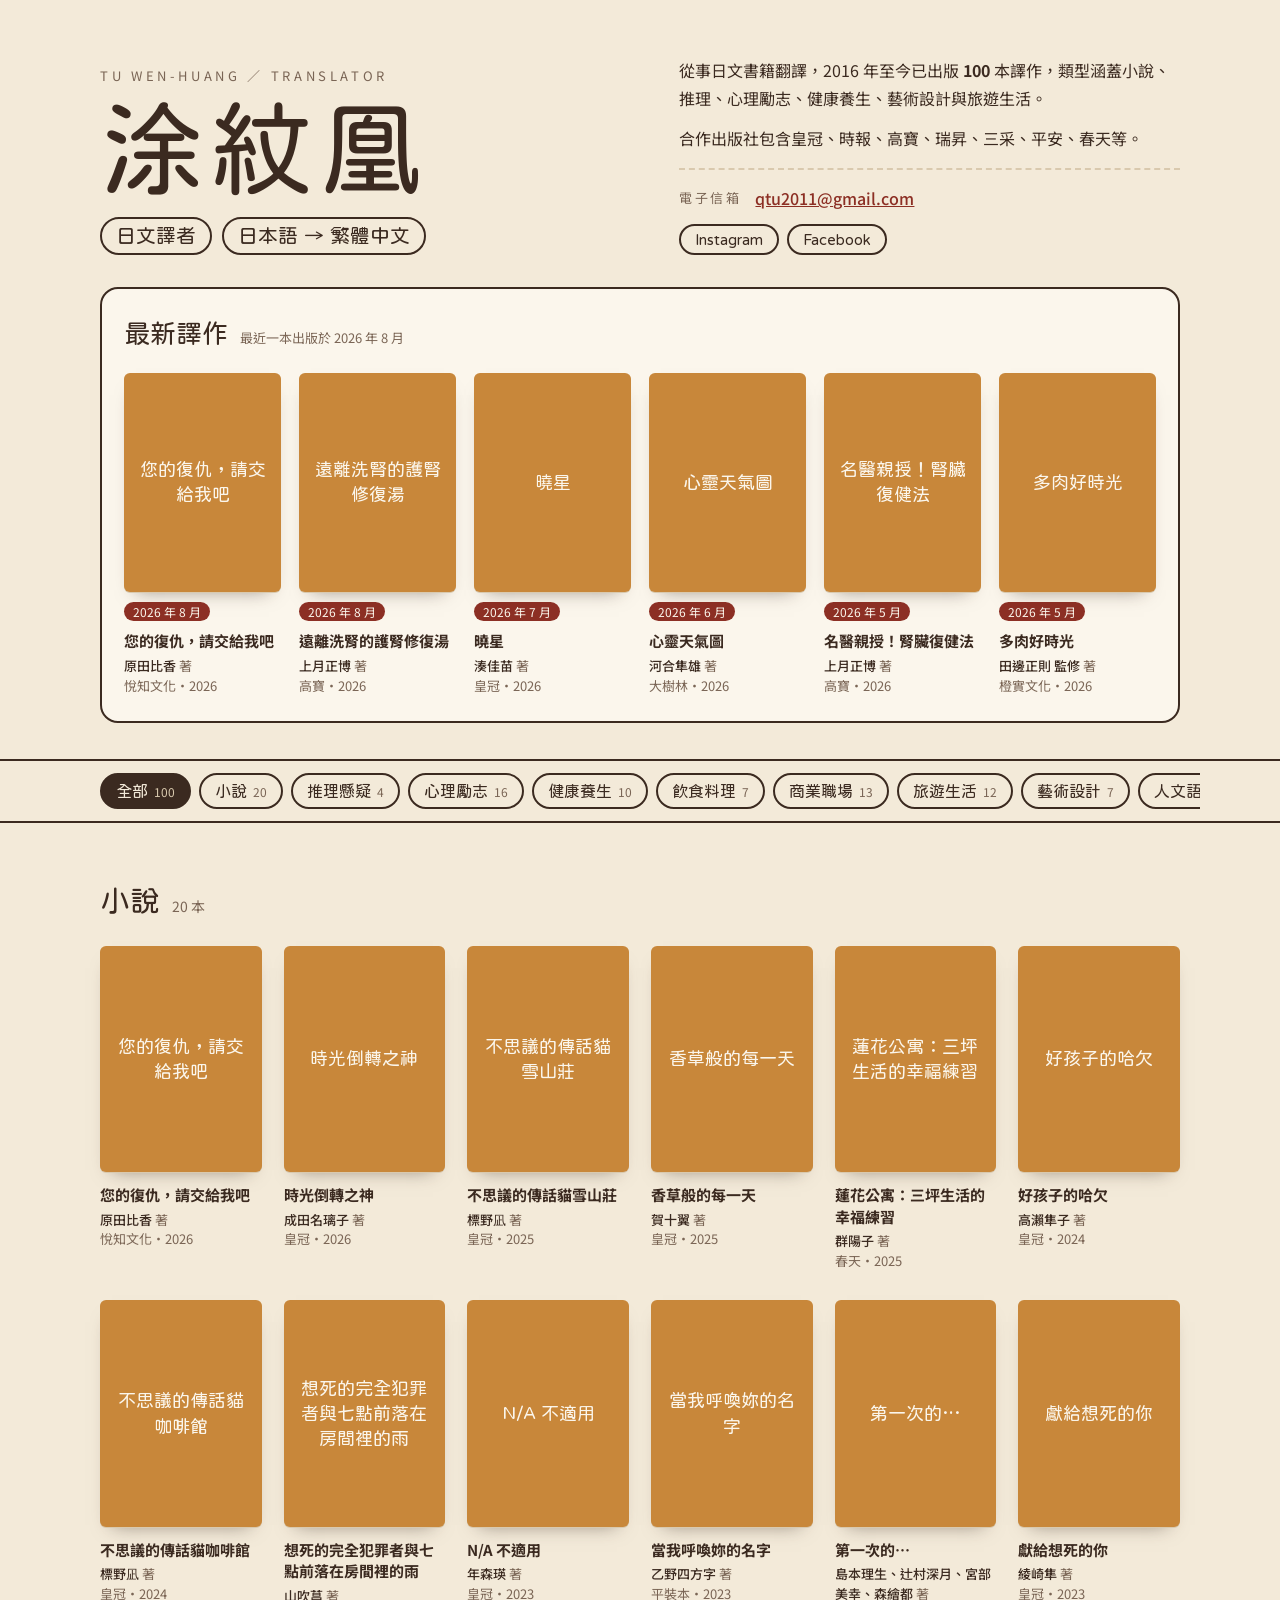
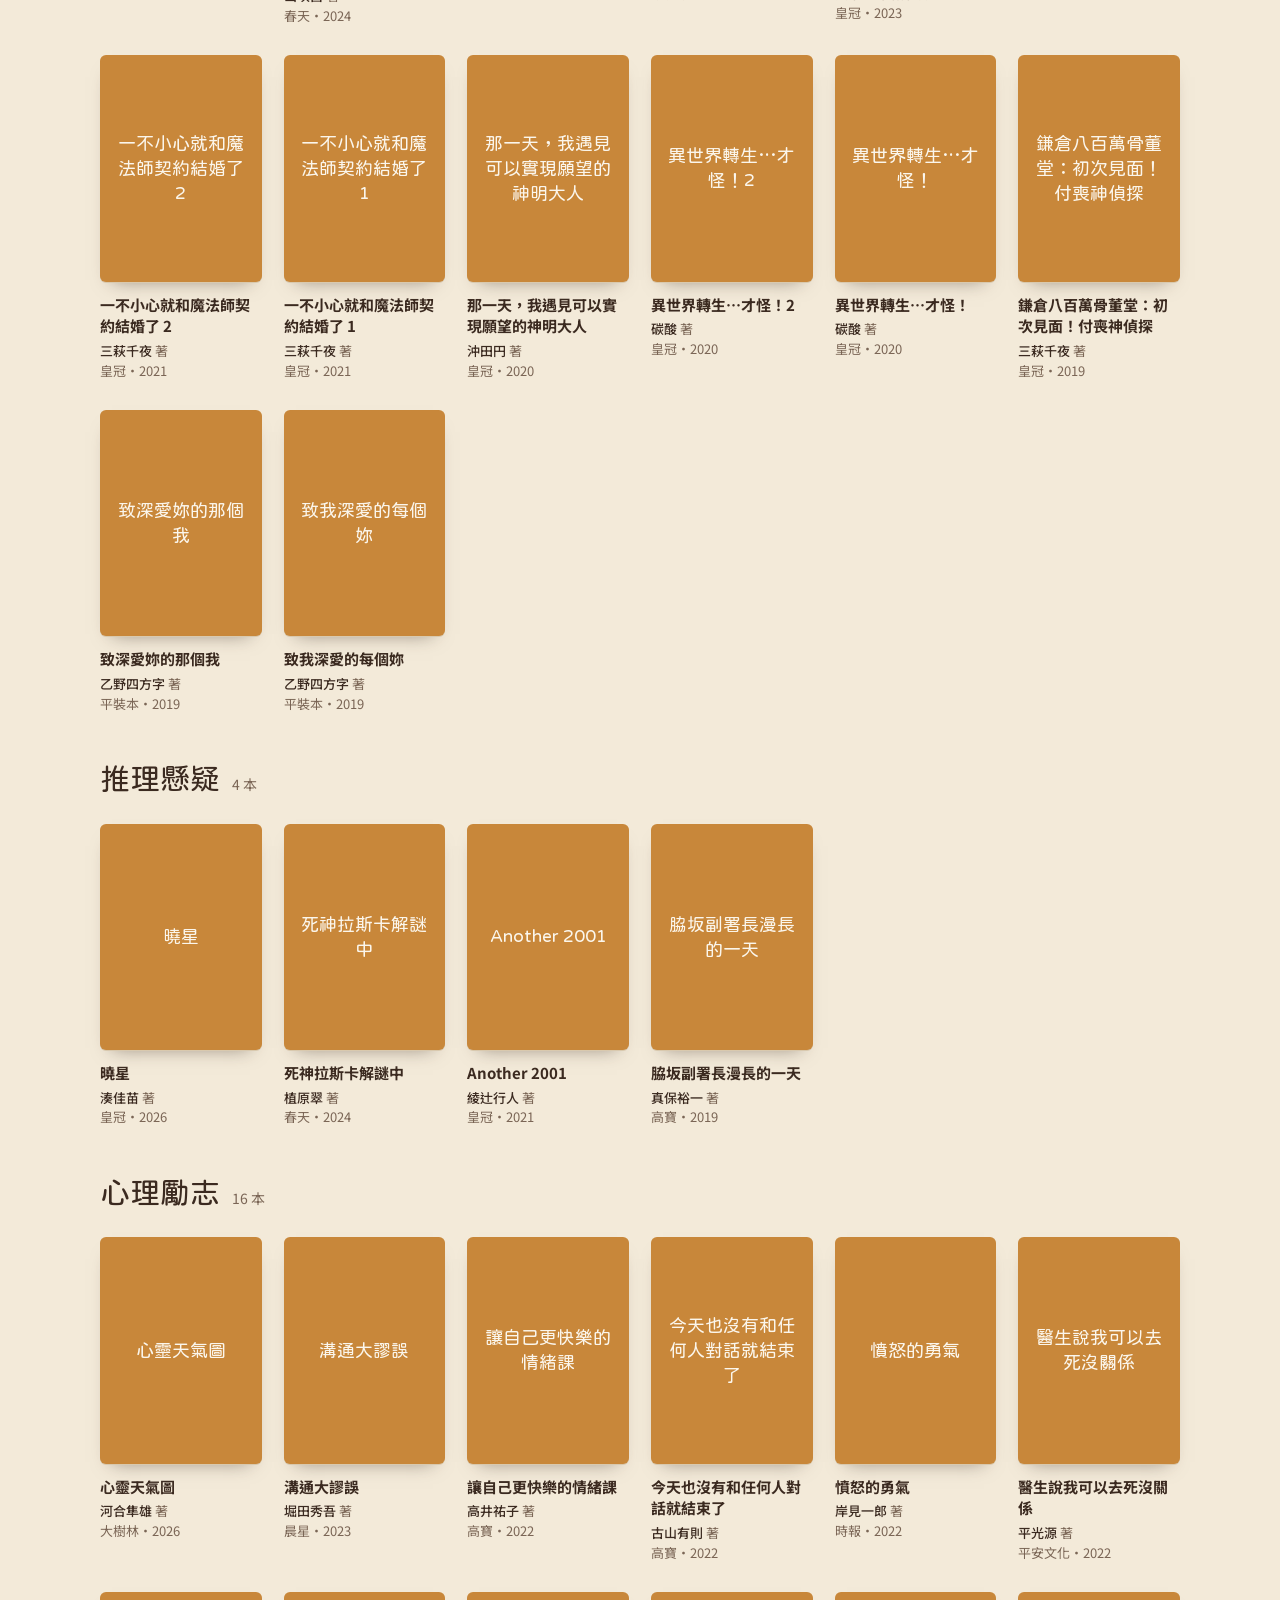
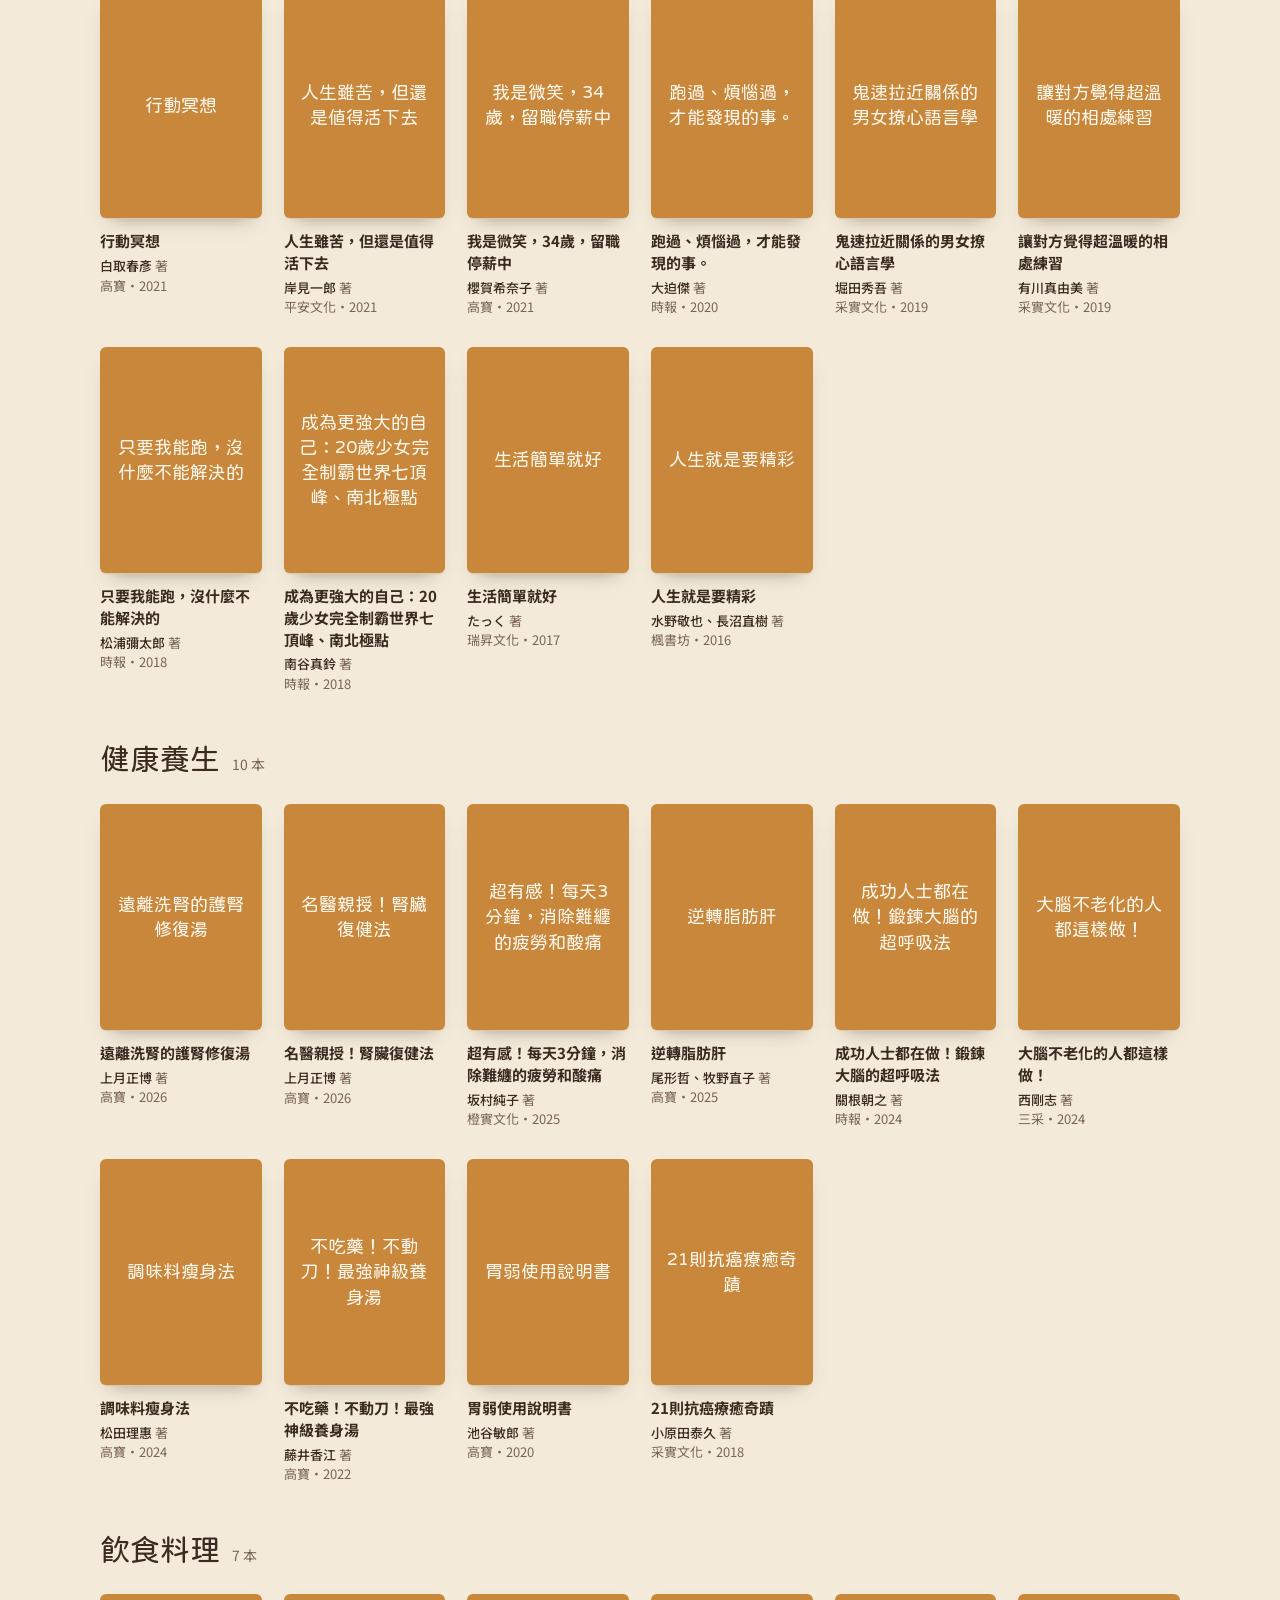
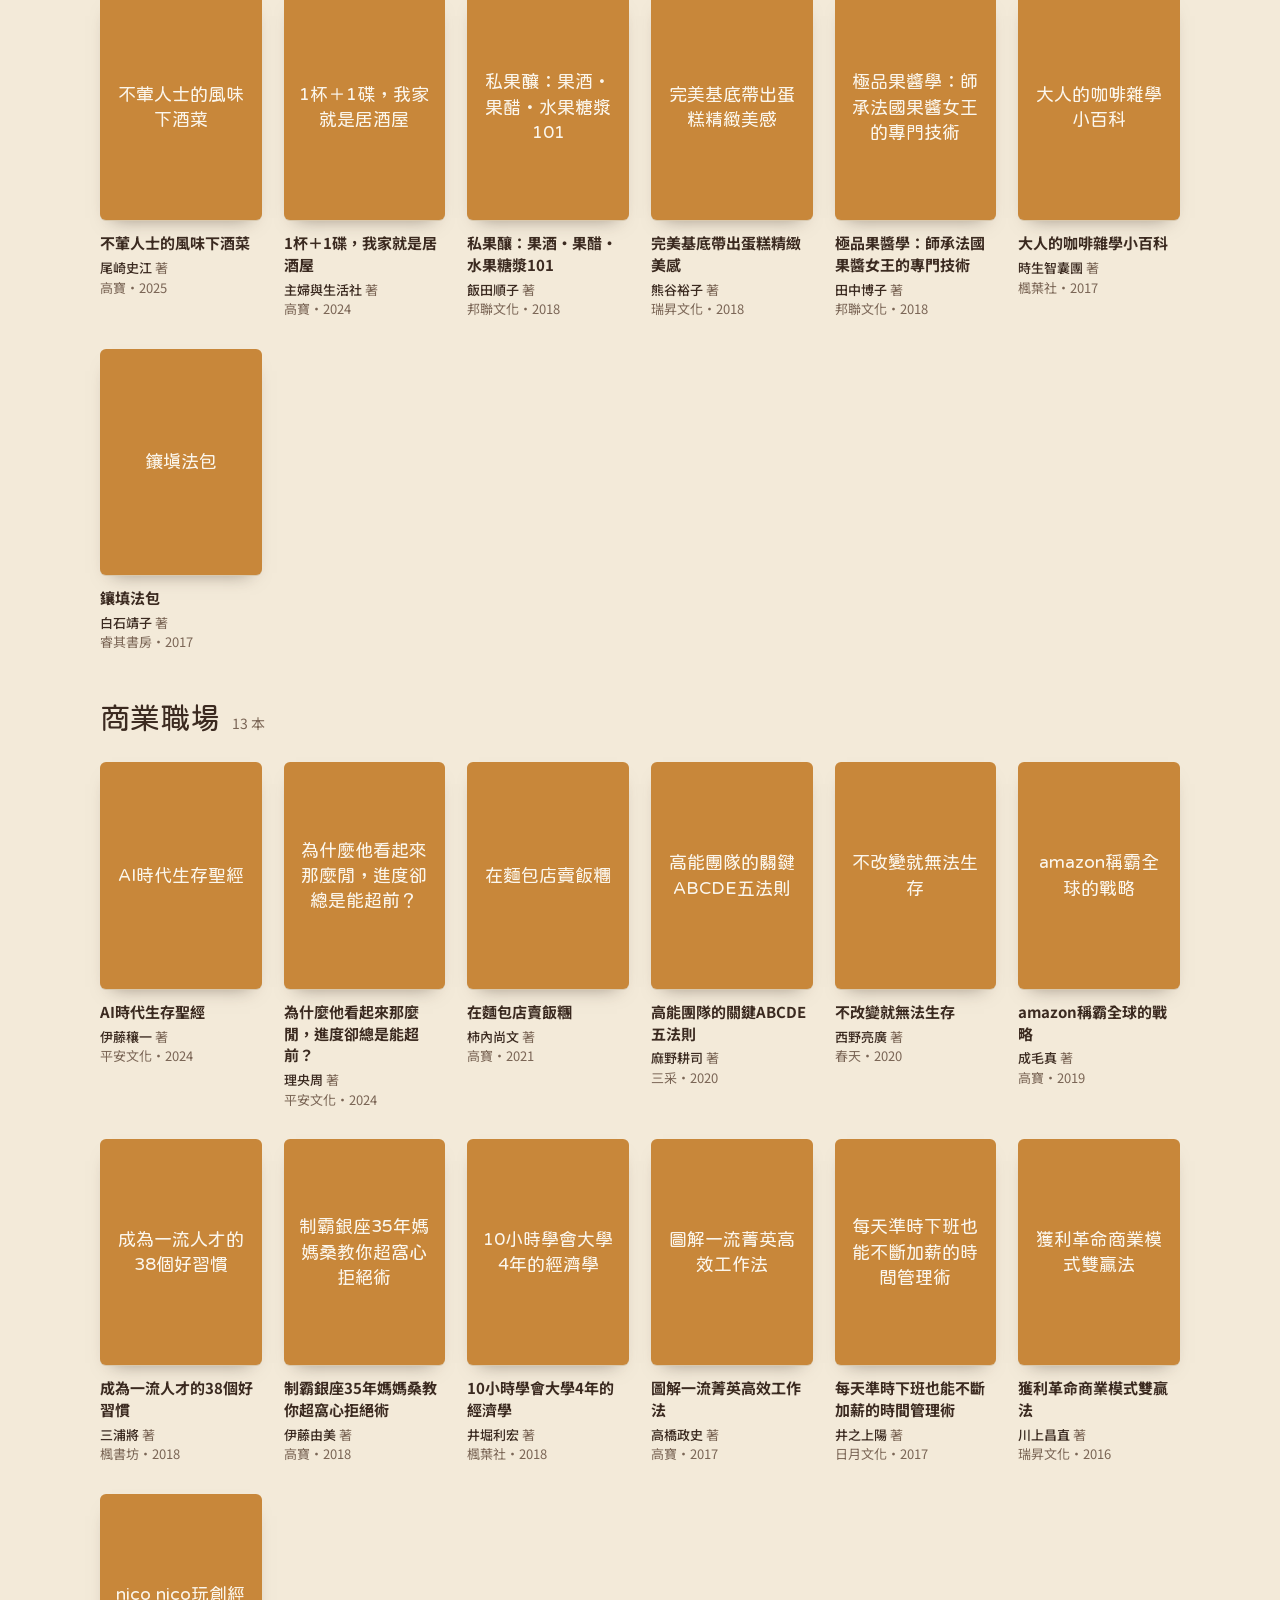
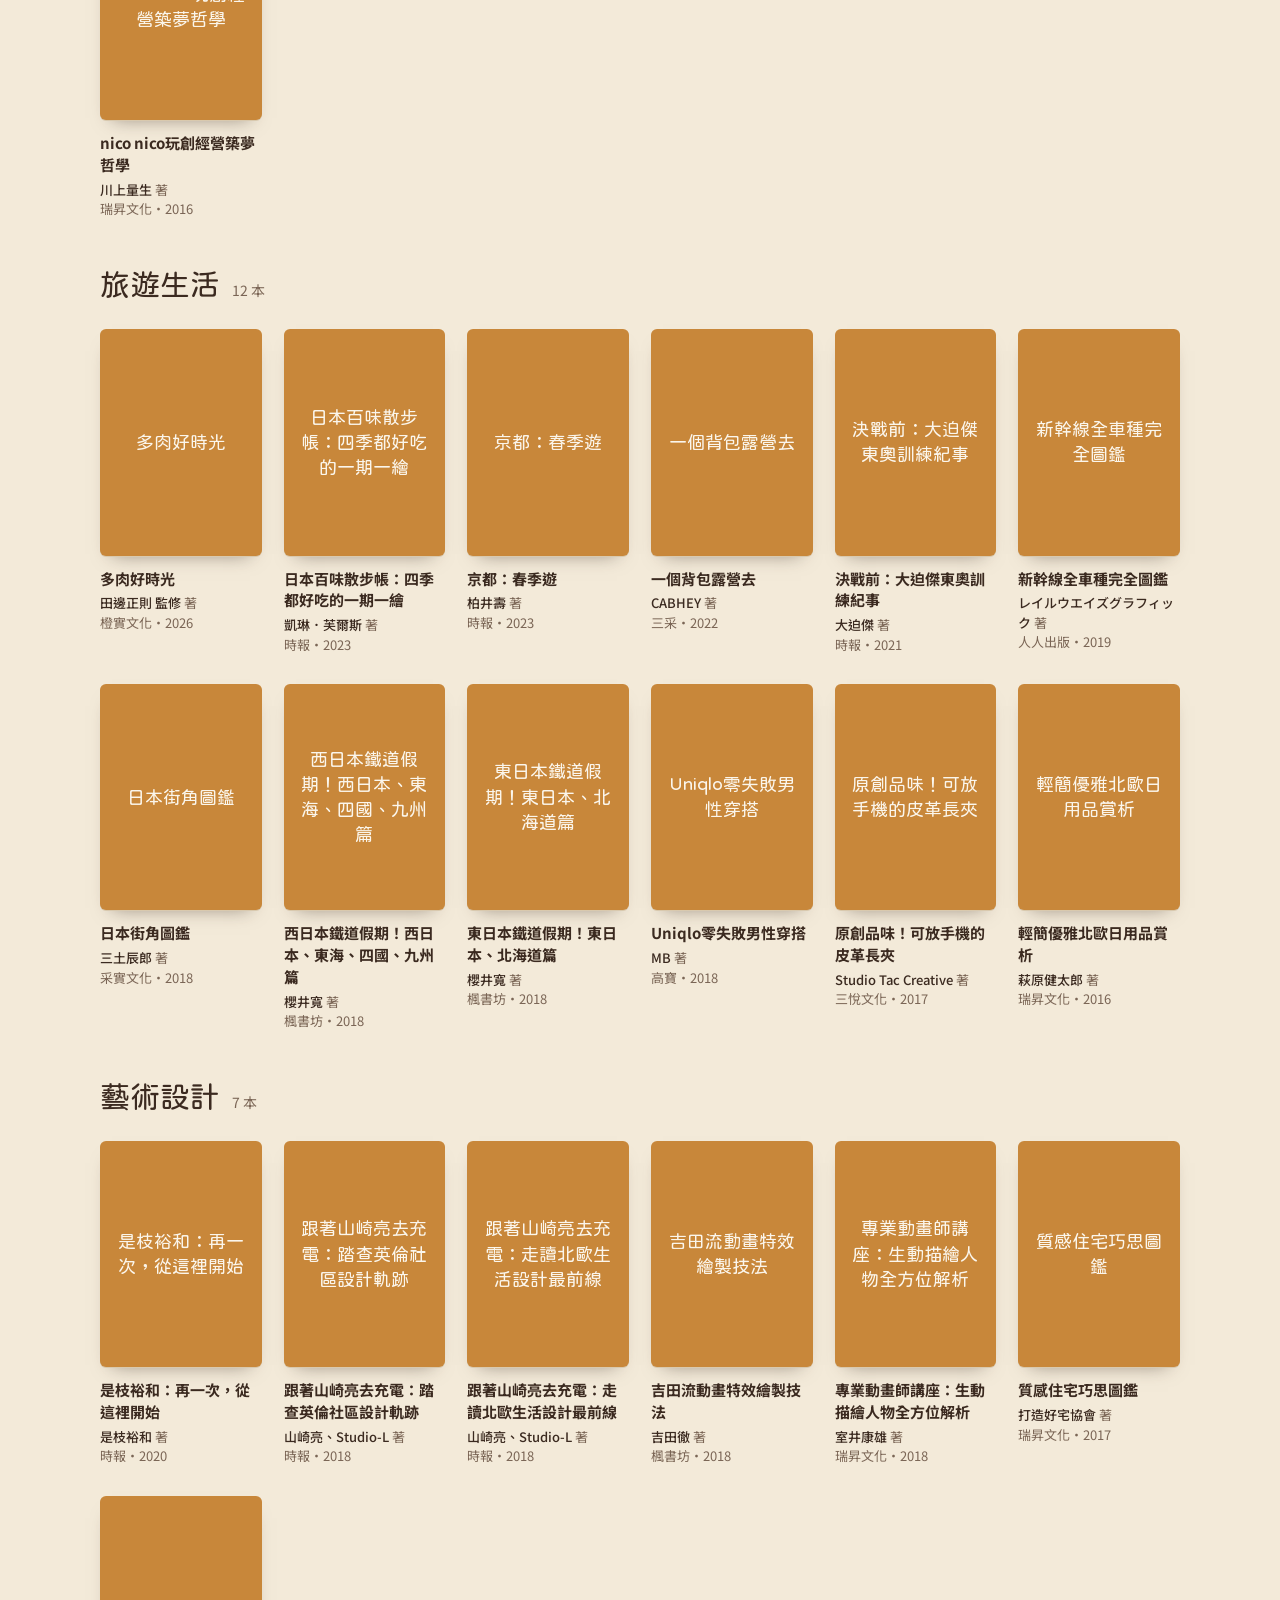
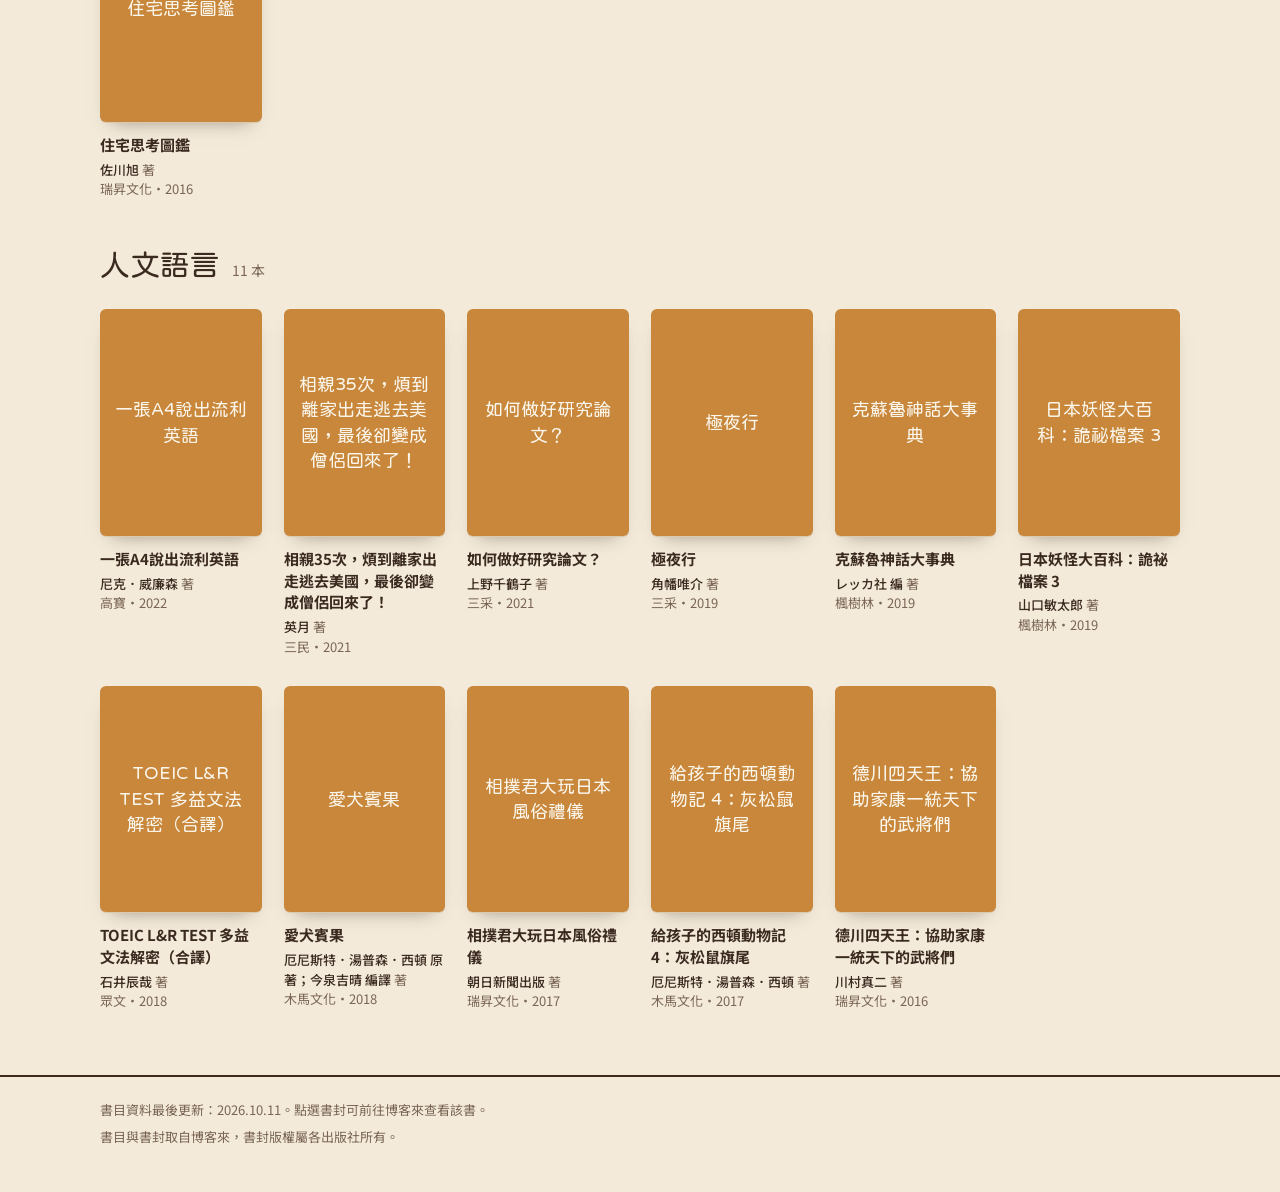
==== commit 4ebc7e29: "Add Instagram and Facebook links Co-Authored-By: Claude Opus 5.5 <noreply@anthropic.com> Claude-Sess" ====
--- a/index.html
+++ b/index.html
@@ -88,6 +88,10 @@
 .meta { font-size: 13px; line-height: 1.5; color: var(--ink-soft); margin: 0; }
 .meta b { font-weight: 500; color: var(--ink); }
 
+.social { list-style: none; margin: 4px 0 0; padding: 0; display: flex; flex-wrap: wrap; gap: 8px; flex-basis: 100%; }
+.social a { display: inline-block; font-family: var(--display); font-size: 15px; color: var(--ink); text-decoration: none; border: 2px solid var(--ink); border-radius: 999px; padding: 0 14px; line-height: 1.8; }
+.social a:hover { background: var(--ink); color: var(--paper); }
+
 footer { border-top: 2px solid var(--ink); padding-block: 22px 40px; font-size: 13px; color: var(--ink-soft); }
 footer p { margin: 0 0 4px; }
 
@@ -116,6 +120,11 @@
         <!-- 電子信箱：要換信箱時改下面這行 -->
         <dd id="email"><a href="mailto:qtu2011@gmail.com">qtu2011@gmail.com</a></dd>
       </dl>
+      <!-- 社群連結：要新增時照同樣格式加一行 <li> -->
+      <ul class="social" aria-label="社群連結">
+        <li><a href="https://www.instagram.com/tltd.life/" target="_blank" rel="noopener">Instagram</a></li>
+        <li><a href="https://www.facebook.com/share/1EswAoChVg/" target="_blank" rel="noopener">Facebook</a></li>
+      </ul>
     </div>
   </div>
 </header>
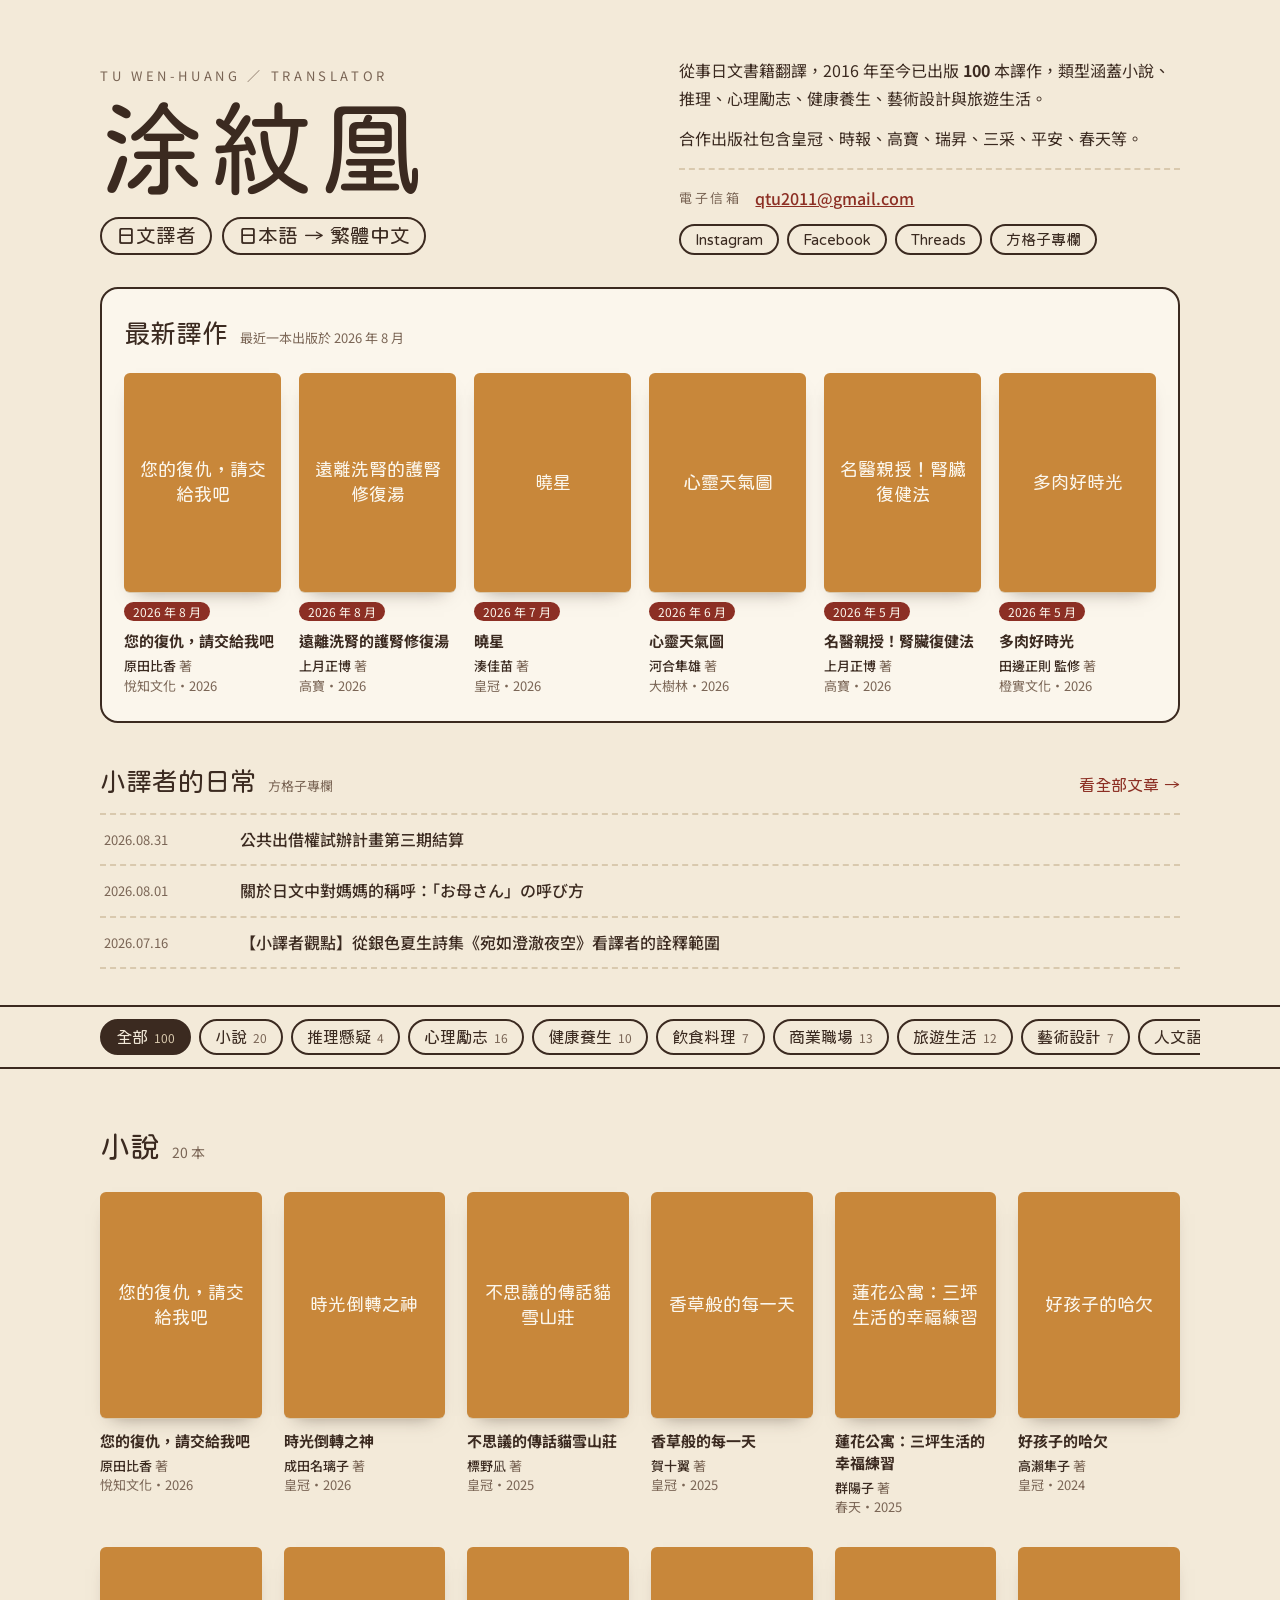
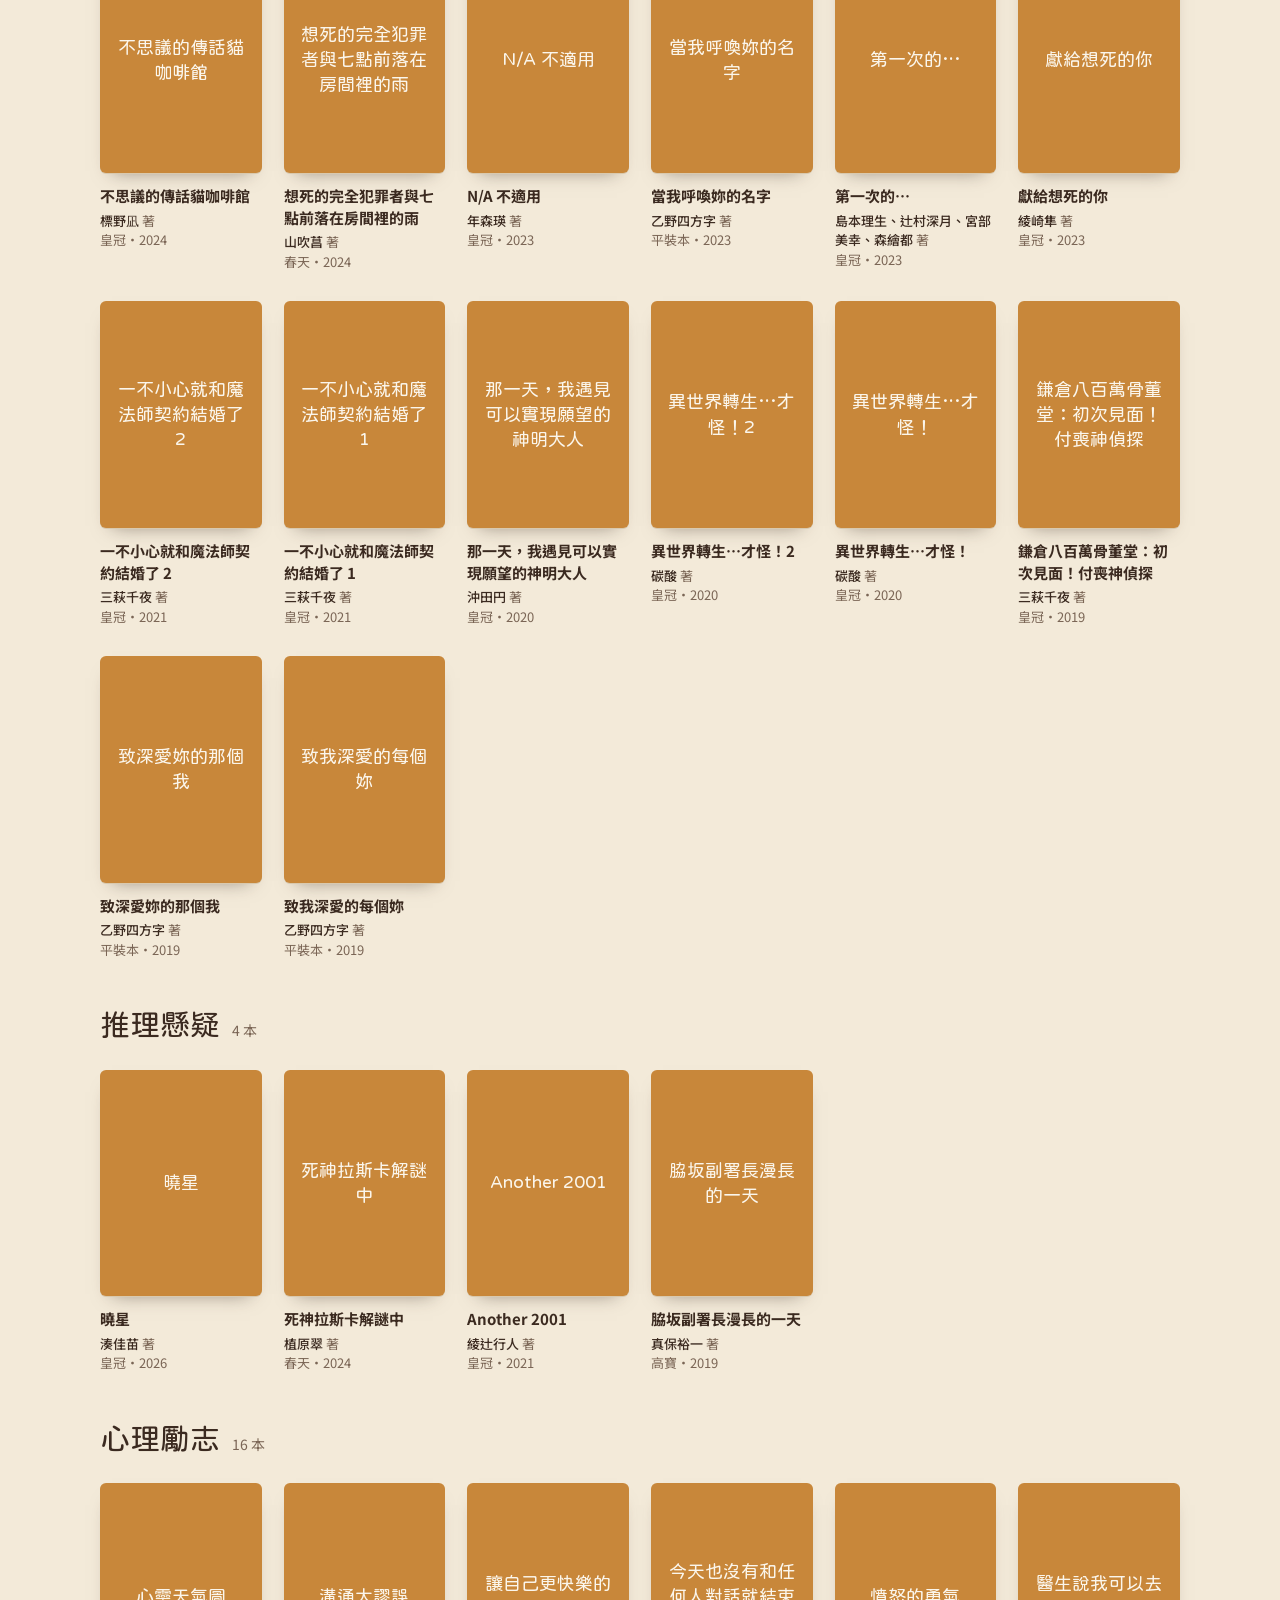
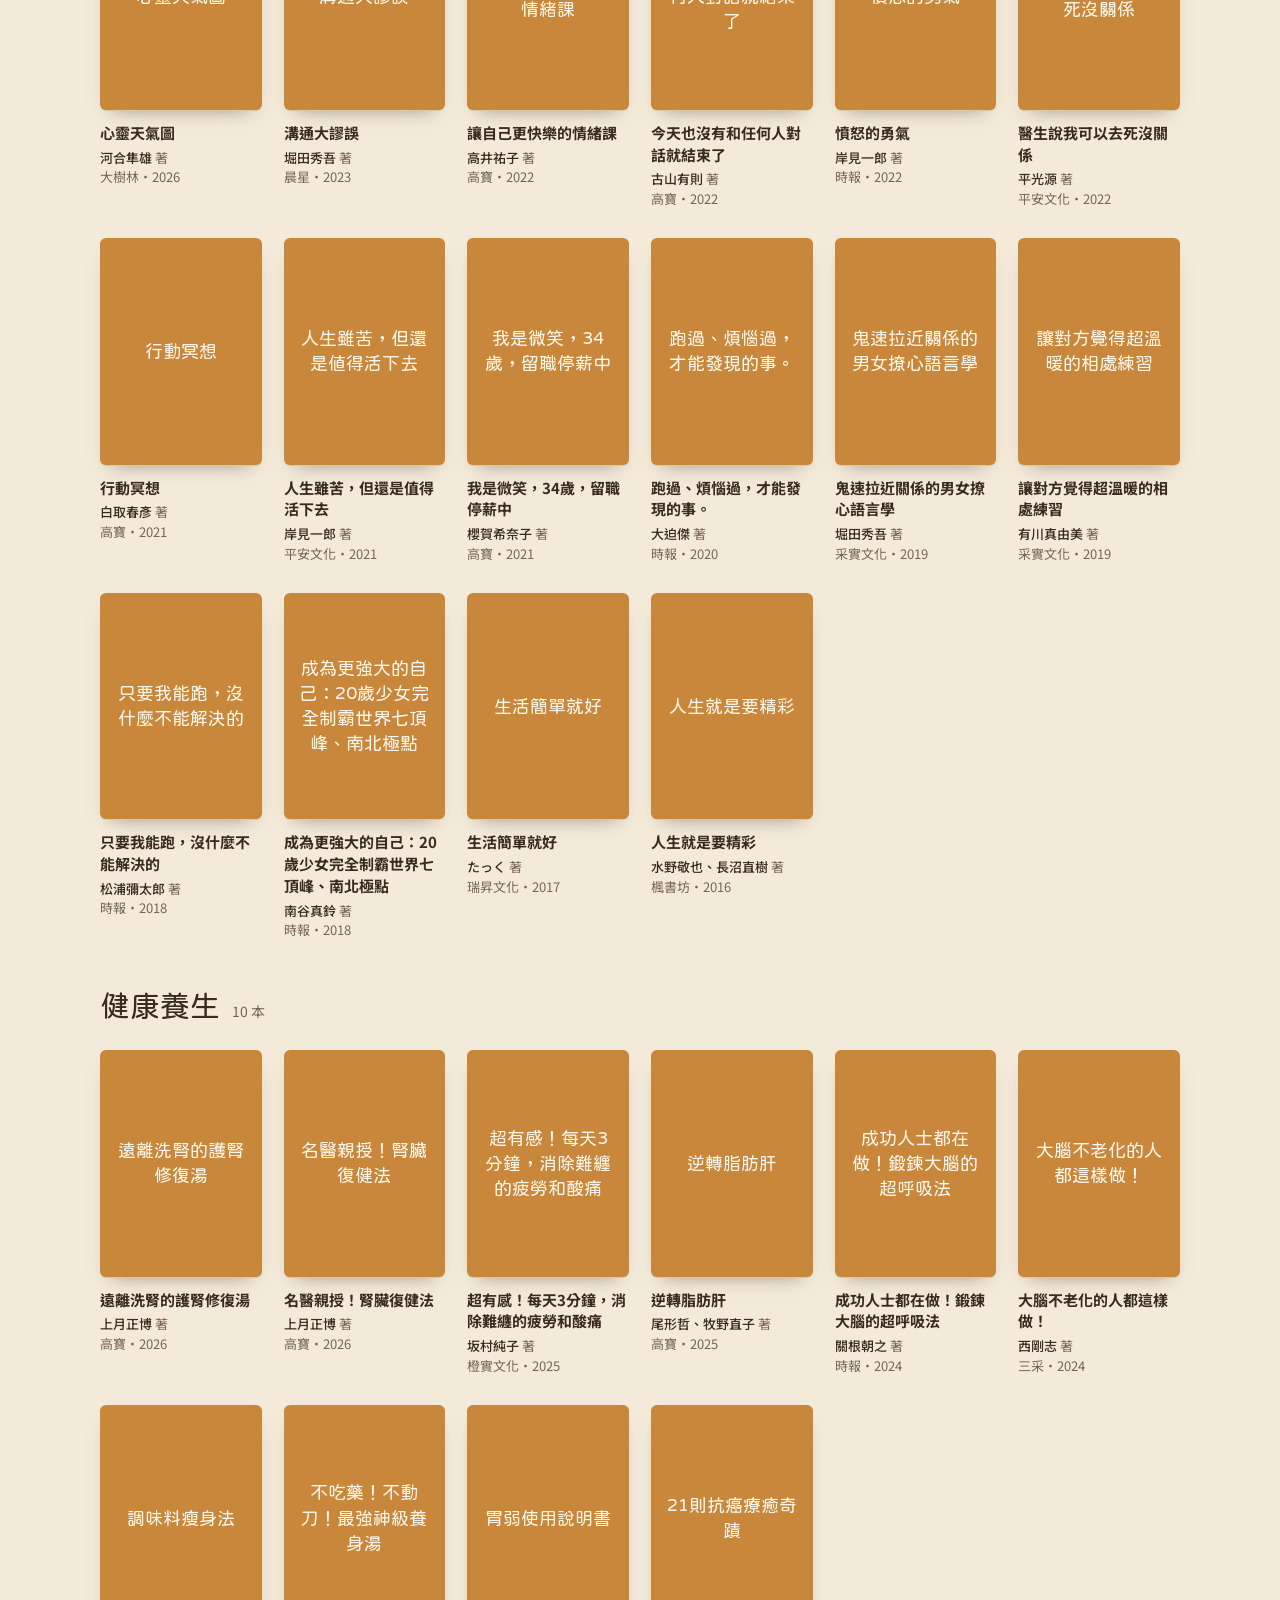
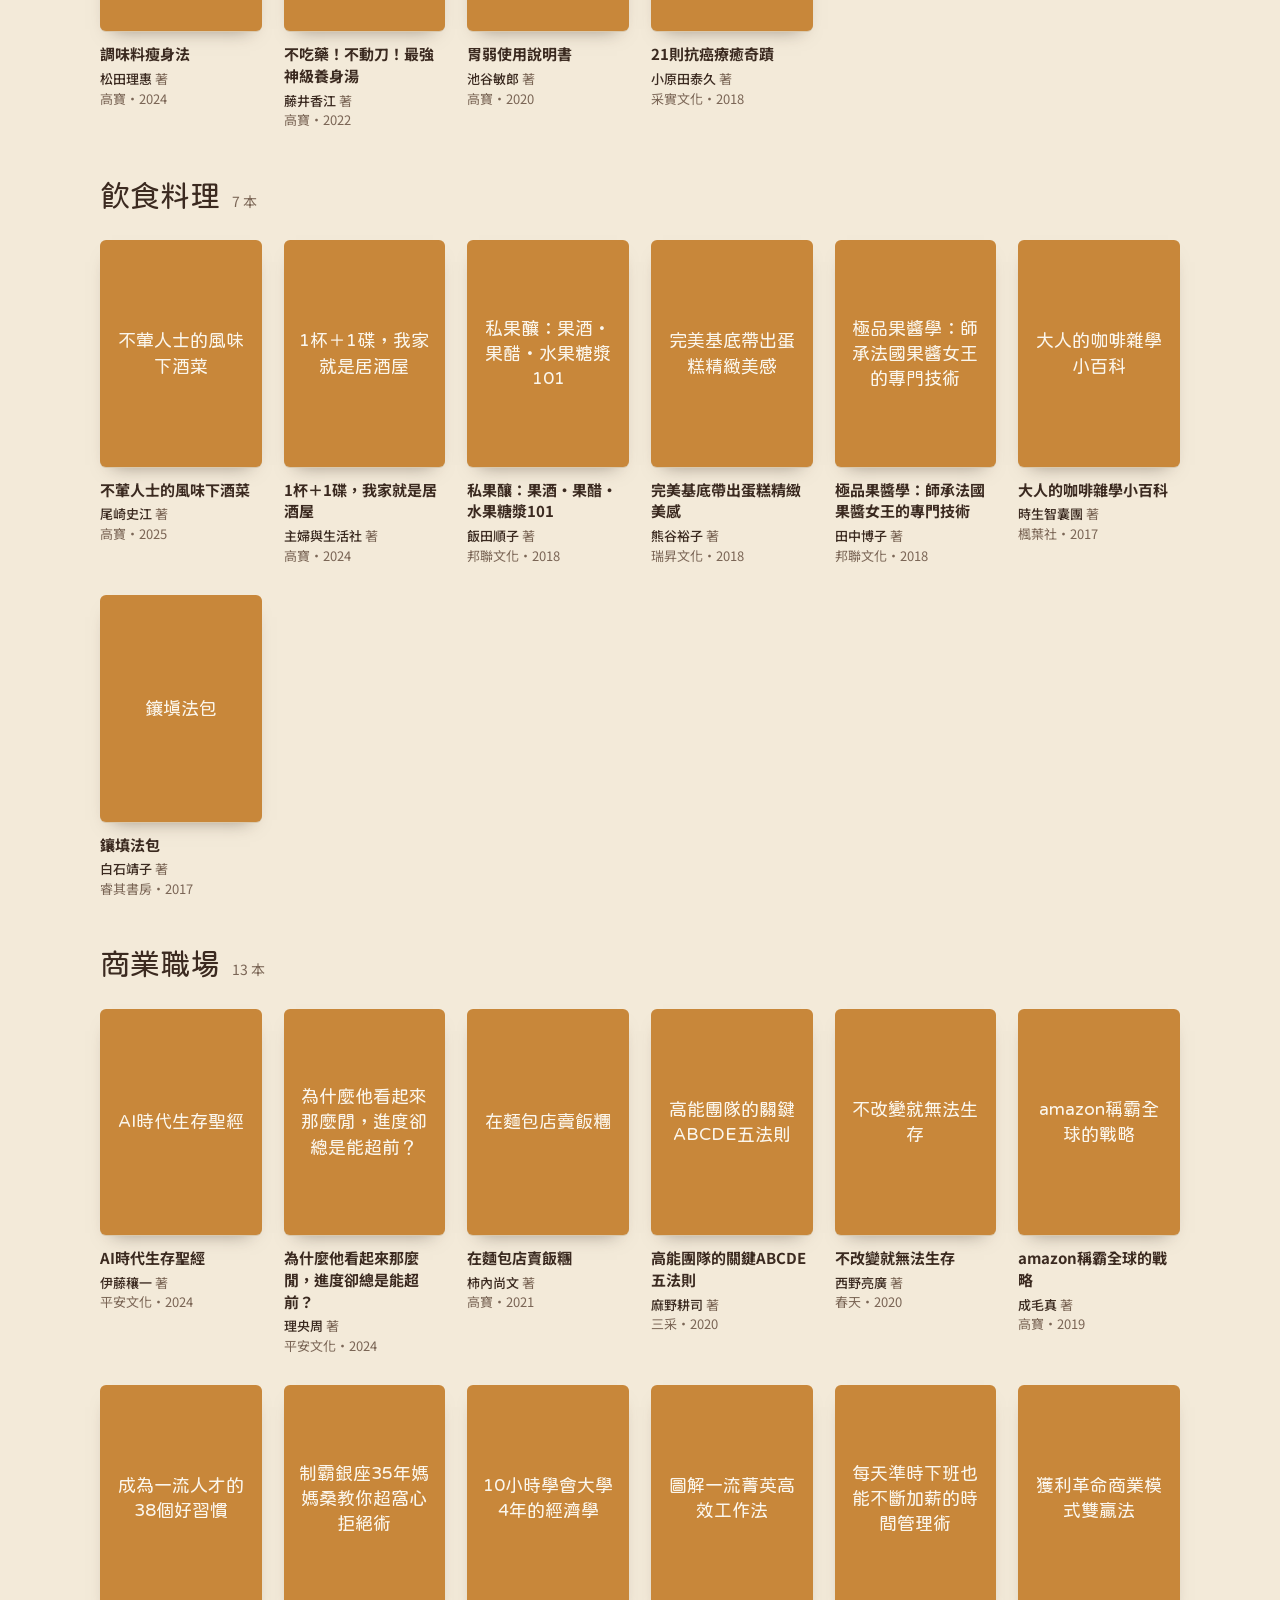
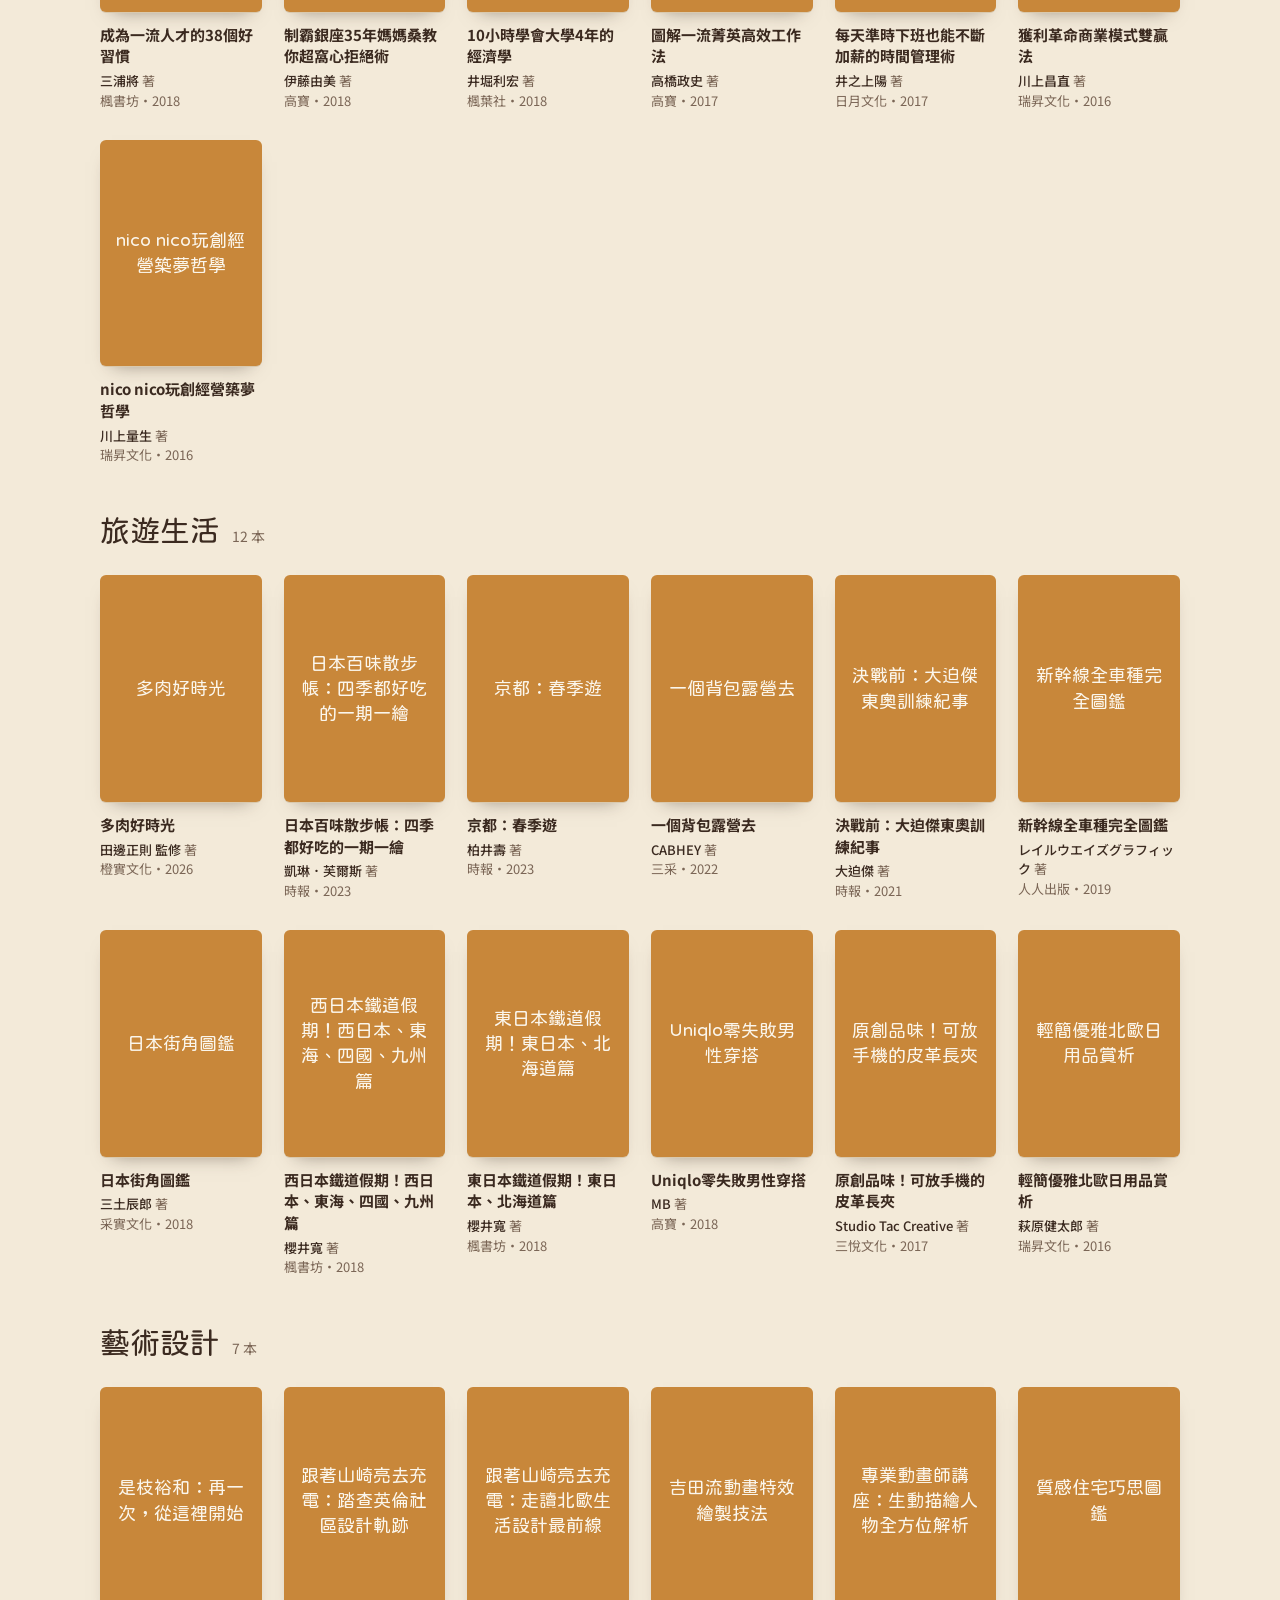
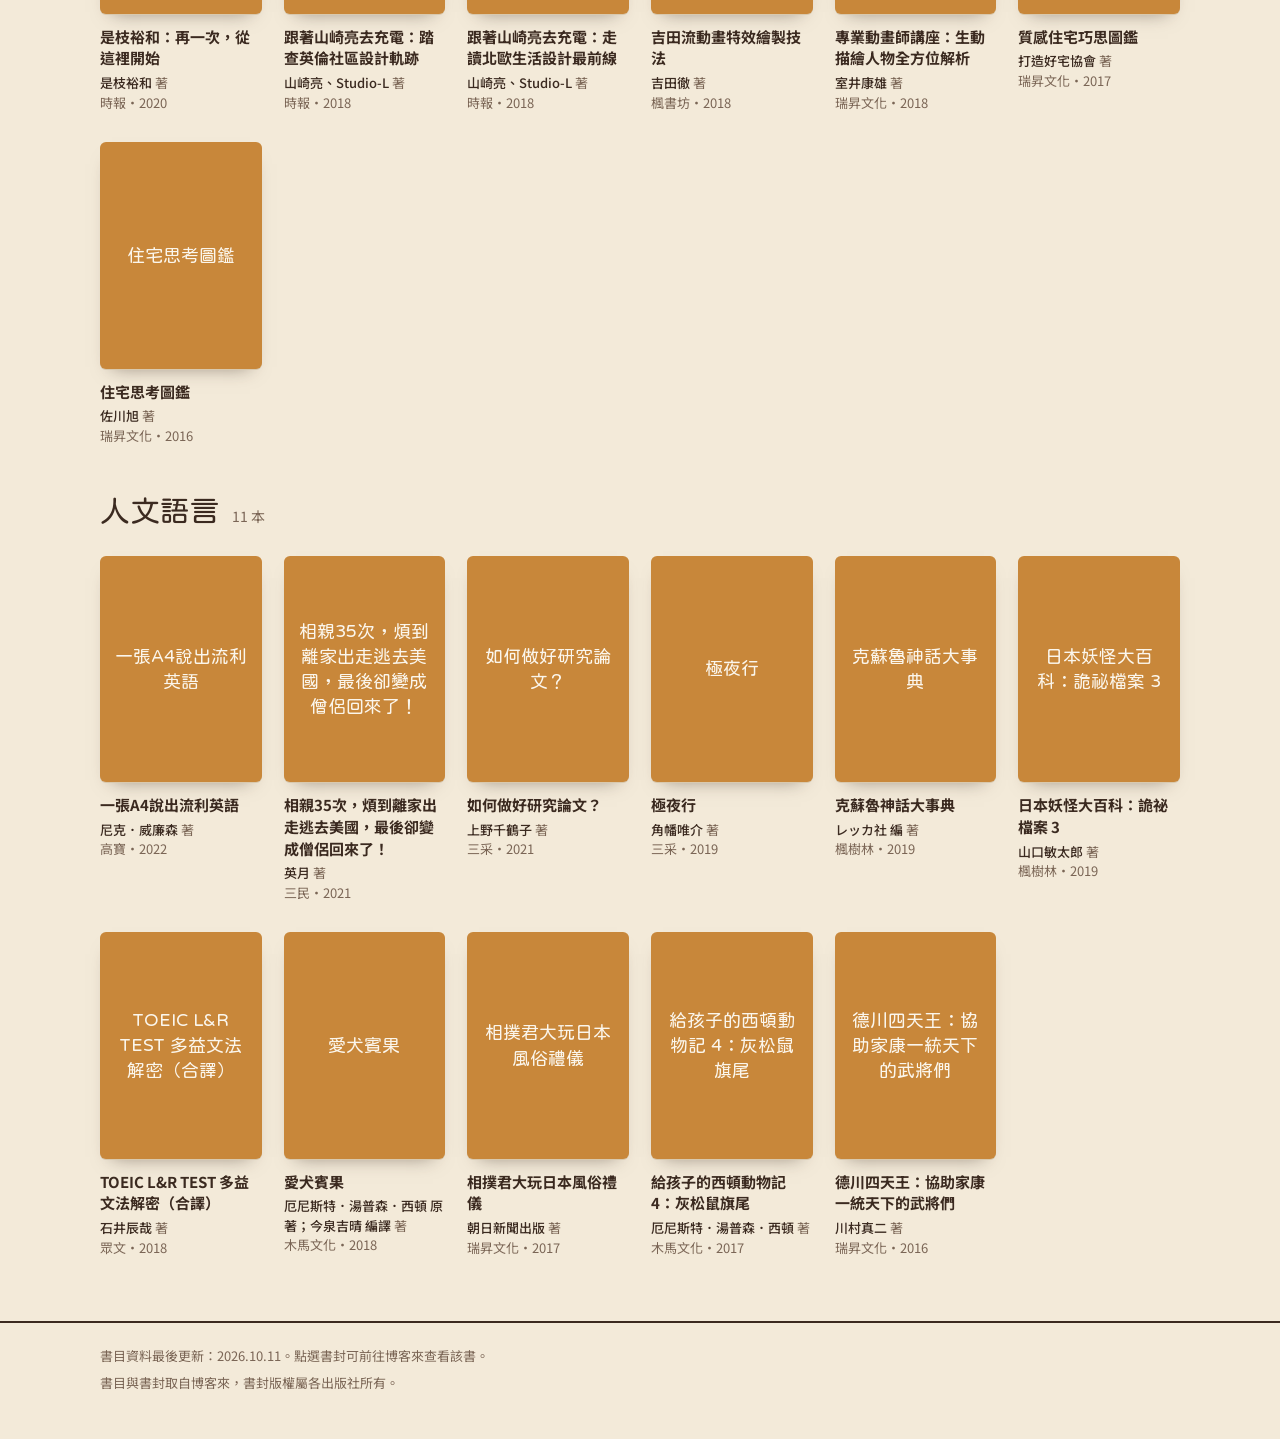
==== commit 4b014655: "Add Threads and vocus links and the column section Co-Authored-By: Claude Opus 5.5 <noreply@anthropi" ====
--- a/index.html
+++ b/index.html
@@ -55,6 +55,21 @@
 @media (max-width: 900px) { .latest-grid { grid-template-columns: repeat(3, minmax(0, 1fr)) !important; } }
 @media (max-width: 480px) { .latest-grid { grid-template-columns: repeat(2, minmax(0, 1fr)) !important; } .latest { padding: 18px 16px 22px; } }
 
+/* 方格子專欄 */
+.column { margin-bottom: 36px; }
+.column-head { display: flex; justify-content: space-between; align-items: baseline; gap: 8px 16px; flex-wrap: wrap; margin-bottom: 8px; }
+.column h2 { font-family: var(--display); font-weight: 400; font-size: 26px; margin: 0; display: flex; align-items: baseline; gap: 12px; flex-wrap: wrap; }
+.column h2 small { font-family: var(--body); font-size: 13px; color: var(--ink-soft); }
+.more { font-family: var(--display); color: var(--stamp); text-decoration: none; }
+.more:hover { text-decoration: underline; }
+.posts { list-style: none; margin: 0; padding: 0; border-top: 2px dashed var(--line); }
+.posts li { border-bottom: 2px dashed var(--line); }
+.posts a { display: grid; grid-template-columns: 7.5em minmax(0, 1fr); gap: 4px 16px; padding: 12px 4px; color: var(--ink); text-decoration: none; }
+.posts a:hover .t { color: var(--stamp); }
+.posts .d { font-size: 13px; color: var(--ink-soft); font-variant-numeric: tabular-nums; padding-top: 2px; }
+.posts .t { font-weight: 500; line-height: 1.6; }
+@media (max-width: 480px) { .posts a { grid-template-columns: 1fr; } }
+
 /* 類型選單 */
 .filter { position: sticky; top: 0; z-index: 5; background: var(--paper); border-block: 2px solid var(--ink); }
 .filter .wrap { display: flex; gap: 8px; overflow-x: auto; padding-block: 12px; scrollbar-width: thin; }
@@ -124,6 +139,8 @@
       <ul class="social" aria-label="社群連結">
         <li><a href="https://www.instagram.com/tltd.life/" target="_blank" rel="noopener">Instagram</a></li>
         <li><a href="https://www.facebook.com/share/1EswAoChVg/" target="_blank" rel="noopener">Facebook</a></li>
+        <li><a href="https://www.threads.com/@tltd.life" target="_blank" rel="noopener">Threads</a></li>
+        <li><a href="https://vocus.cc/salon/65364e47fd89780001c37df9" target="_blank" rel="noopener">方格子專欄</a></li>
       </ul>
     </div>
   </div>
@@ -133,6 +150,16 @@
   <div class="latest">
     <h2 id="latest-h">最新譯作 <small id="latest-note"></small></h2>
     <ul class="grid latest-grid" id="latest"></ul>
+  </div>
+</section>
+
+<section class="wrap" aria-labelledby="column-h">
+  <div class="column">
+    <div class="column-head">
+      <h2 id="column-h">小譯者的日常 <small>方格子專欄</small></h2>
+      <a class="more" href="https://vocus.cc/salon/65364e47fd89780001c37df9" target="_blank" rel="noopener">看全部文章 →</a>
+    </div>
+    <ul class="posts" id="posts"></ul>
   </div>
 </section>
 
@@ -258,7 +285,27 @@
 }
 </script>
 
+<!-- 方格子專欄最新文章。欄位：[日期, 標題, 網址] -->
+<script id="column-data" type="application/json">
+[
+["2026-08-31","公共出借權試辦計畫第三期結算","https://vocus.cc/article/6a9559f7fd897800018119d8"],
+["2026-08-01","關於日文中對媽媽的稱呼：「お母さん」の呼び方","https://vocus.cc/article/6a6d7ac9fd897800017347f1"],
+["2026-07-16","【小譯者觀點】從銀色夏生詩集《宛如澄澈夜空》看譯者的詮釋範圍","https://vocus.cc/article/6a51e776fd897800019d7565"]
+]
+</script>
+
 <script>
+(function () {
+  var posts = JSON.parse(document.getElementById('column-data').textContent);
+  var ul = document.getElementById('posts');
+  posts.slice(0, 3).forEach(function (p) {
+    var li = document.createElement('li');
+    var a = document.createElement('a'); a.href = p[2]; a.target = '_blank'; a.rel = 'noopener';
+    var d = document.createElement('span'); d.className = 'd'; d.textContent = p[0].replace(/-/g, '.');
+    var t = document.createElement('span'); t.className = 't'; t.textContent = p[1];
+    a.appendChild(d); a.appendChild(t); li.appendChild(a); ul.appendChild(li);
+  });
+})();
 (function () {
   var data = JSON.parse(document.getElementById('book-data').textContent);
   var books = data.books.map(function (b) {
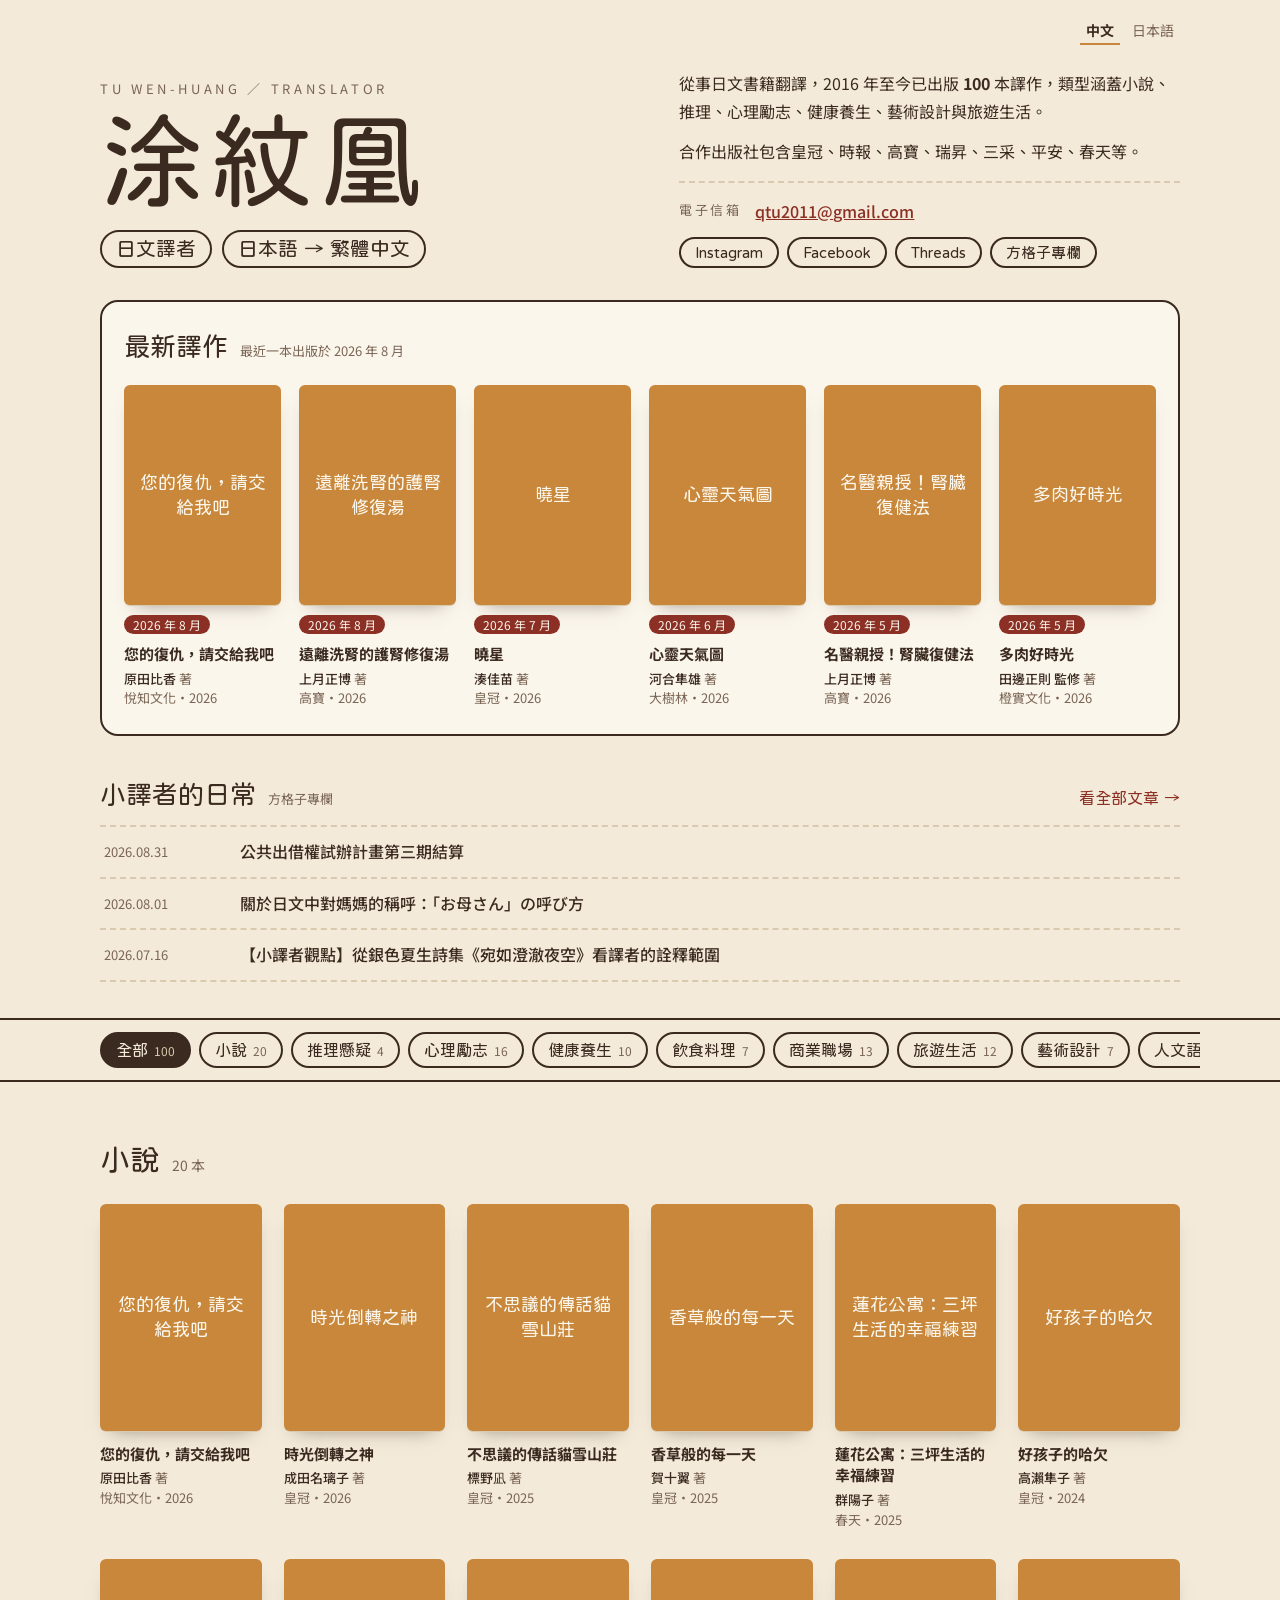
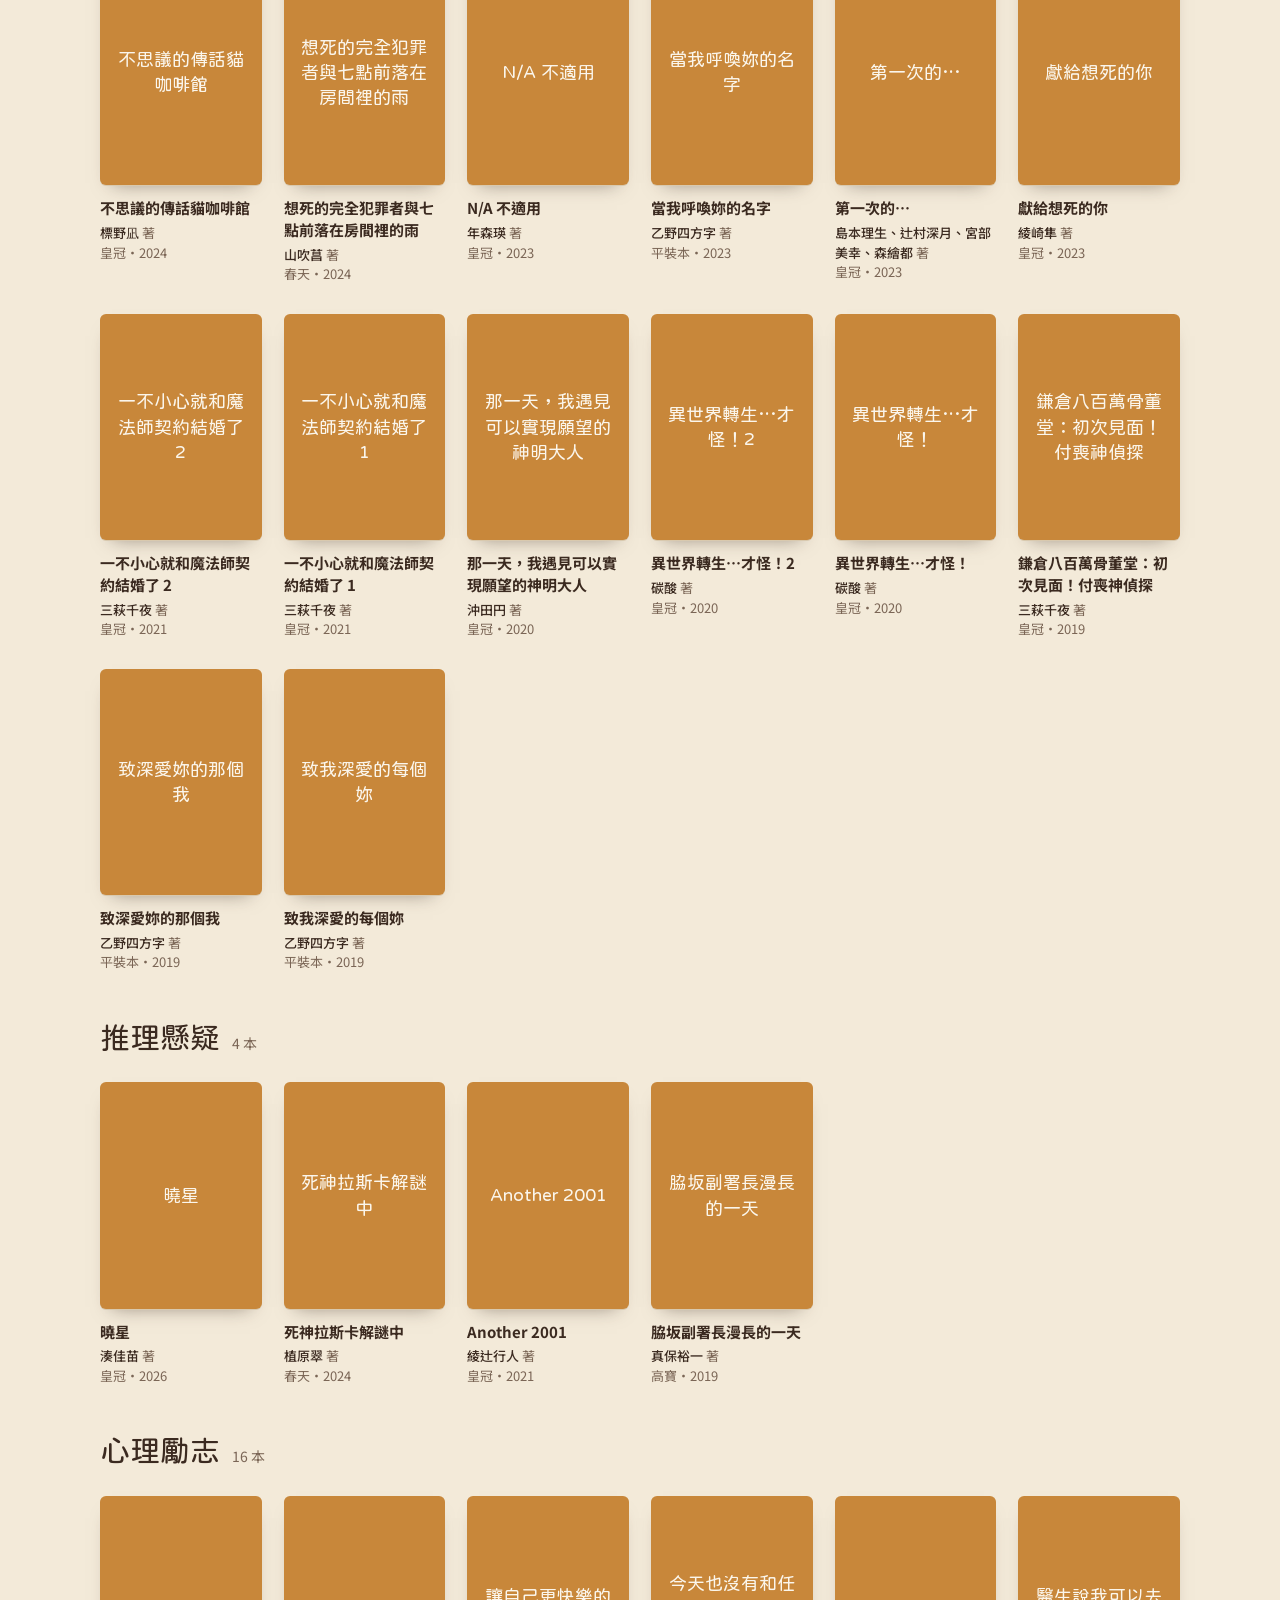
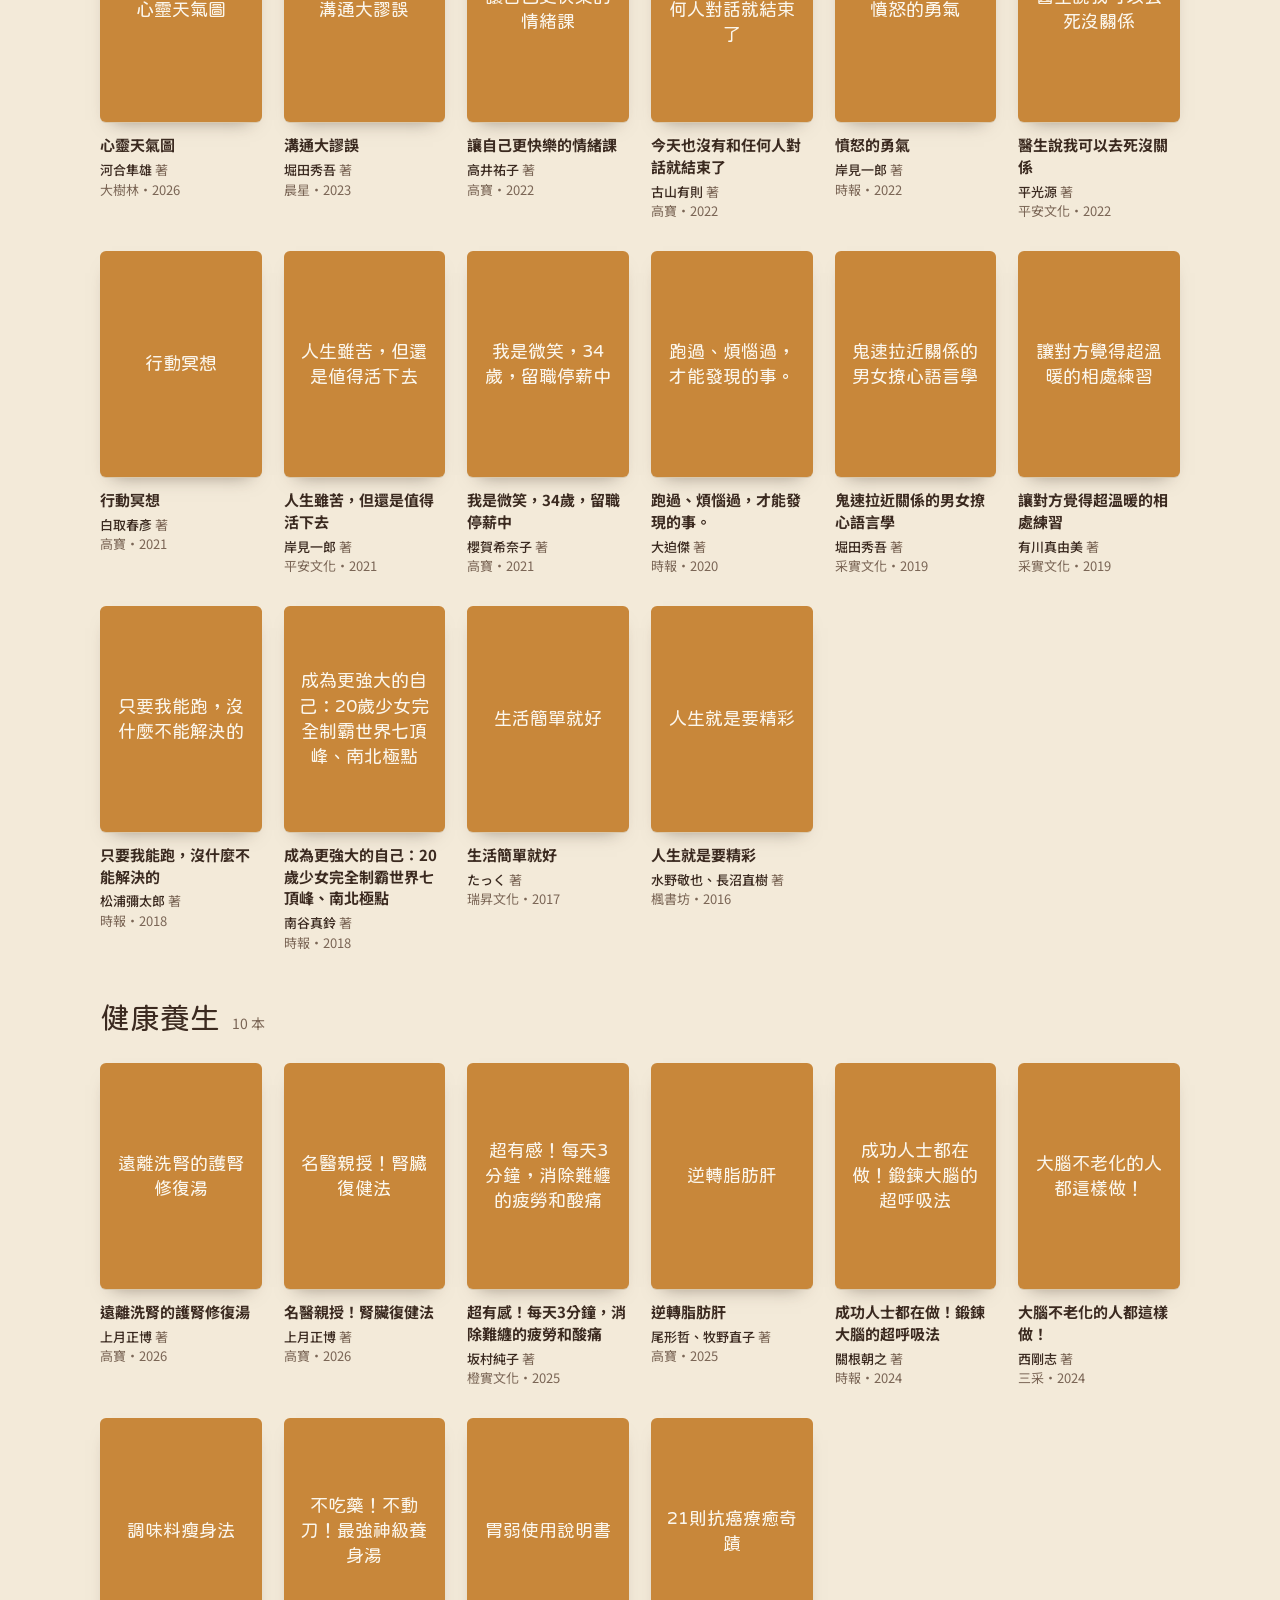
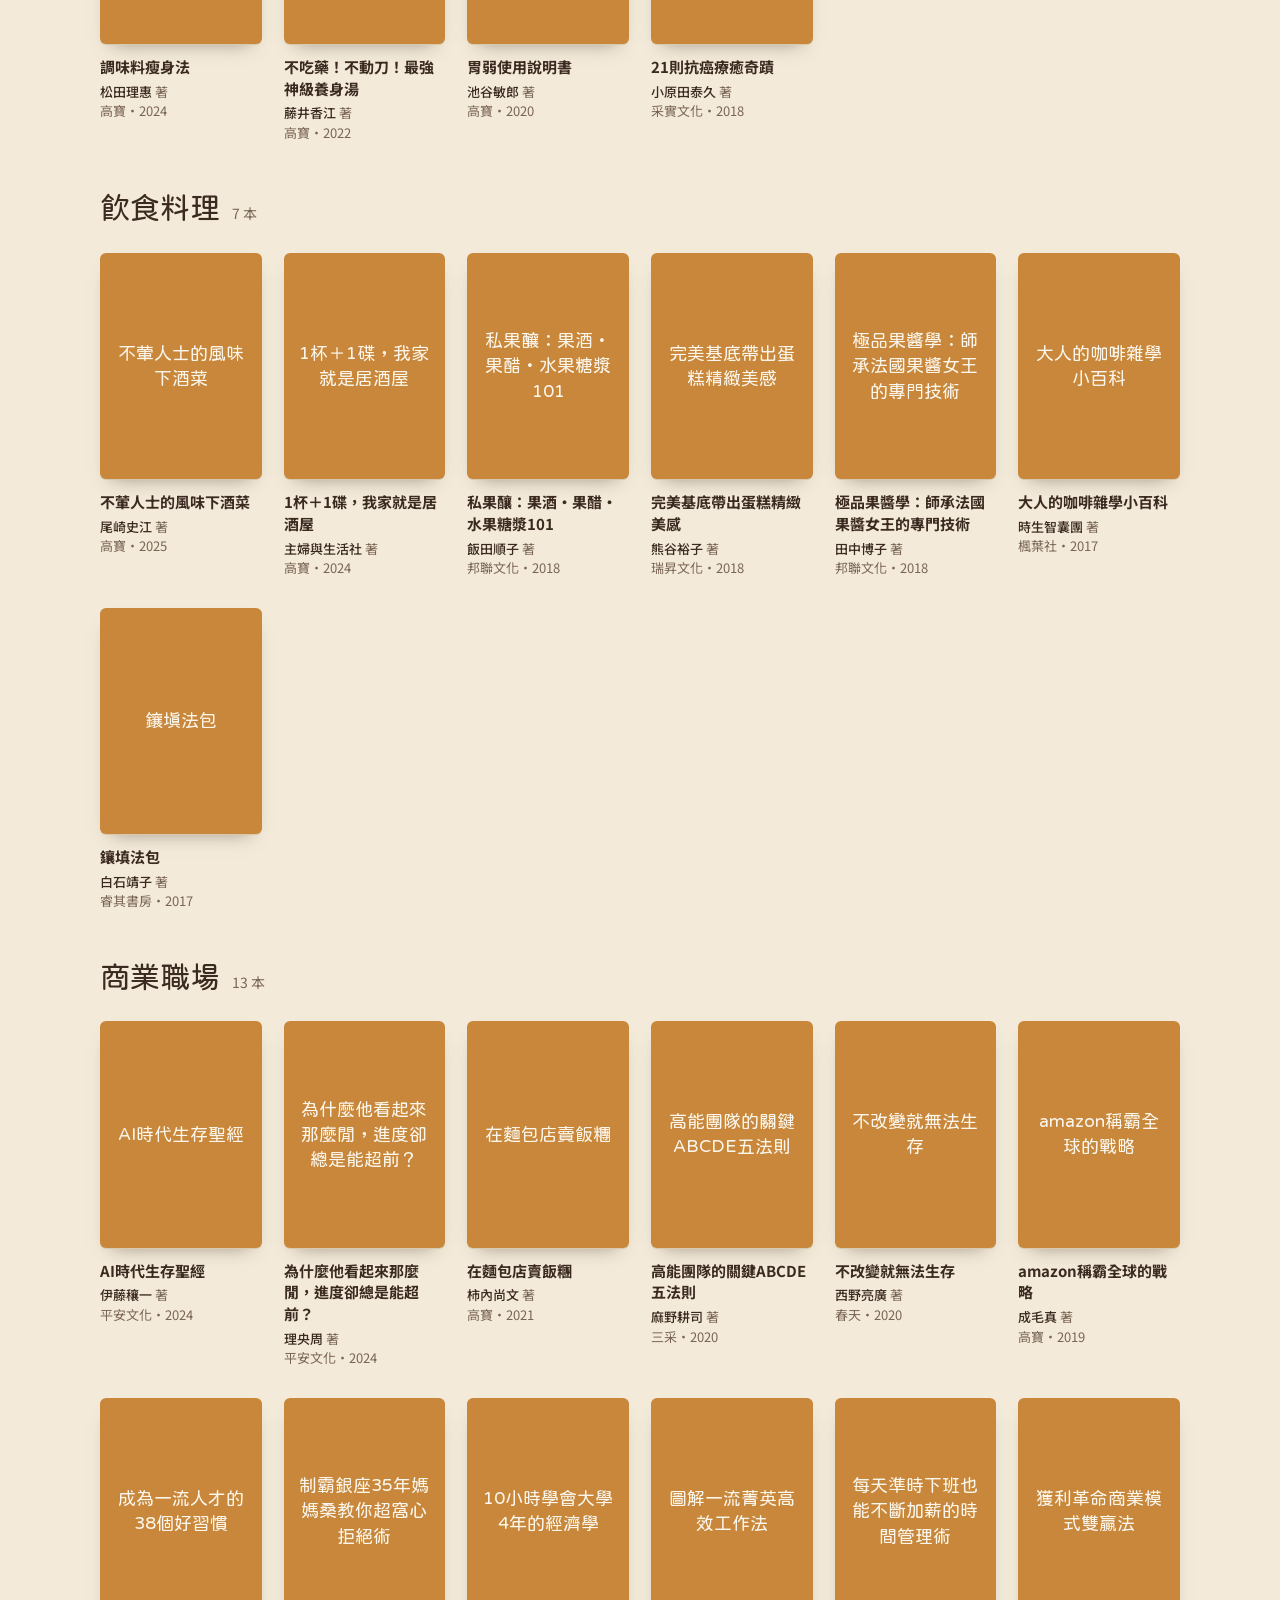
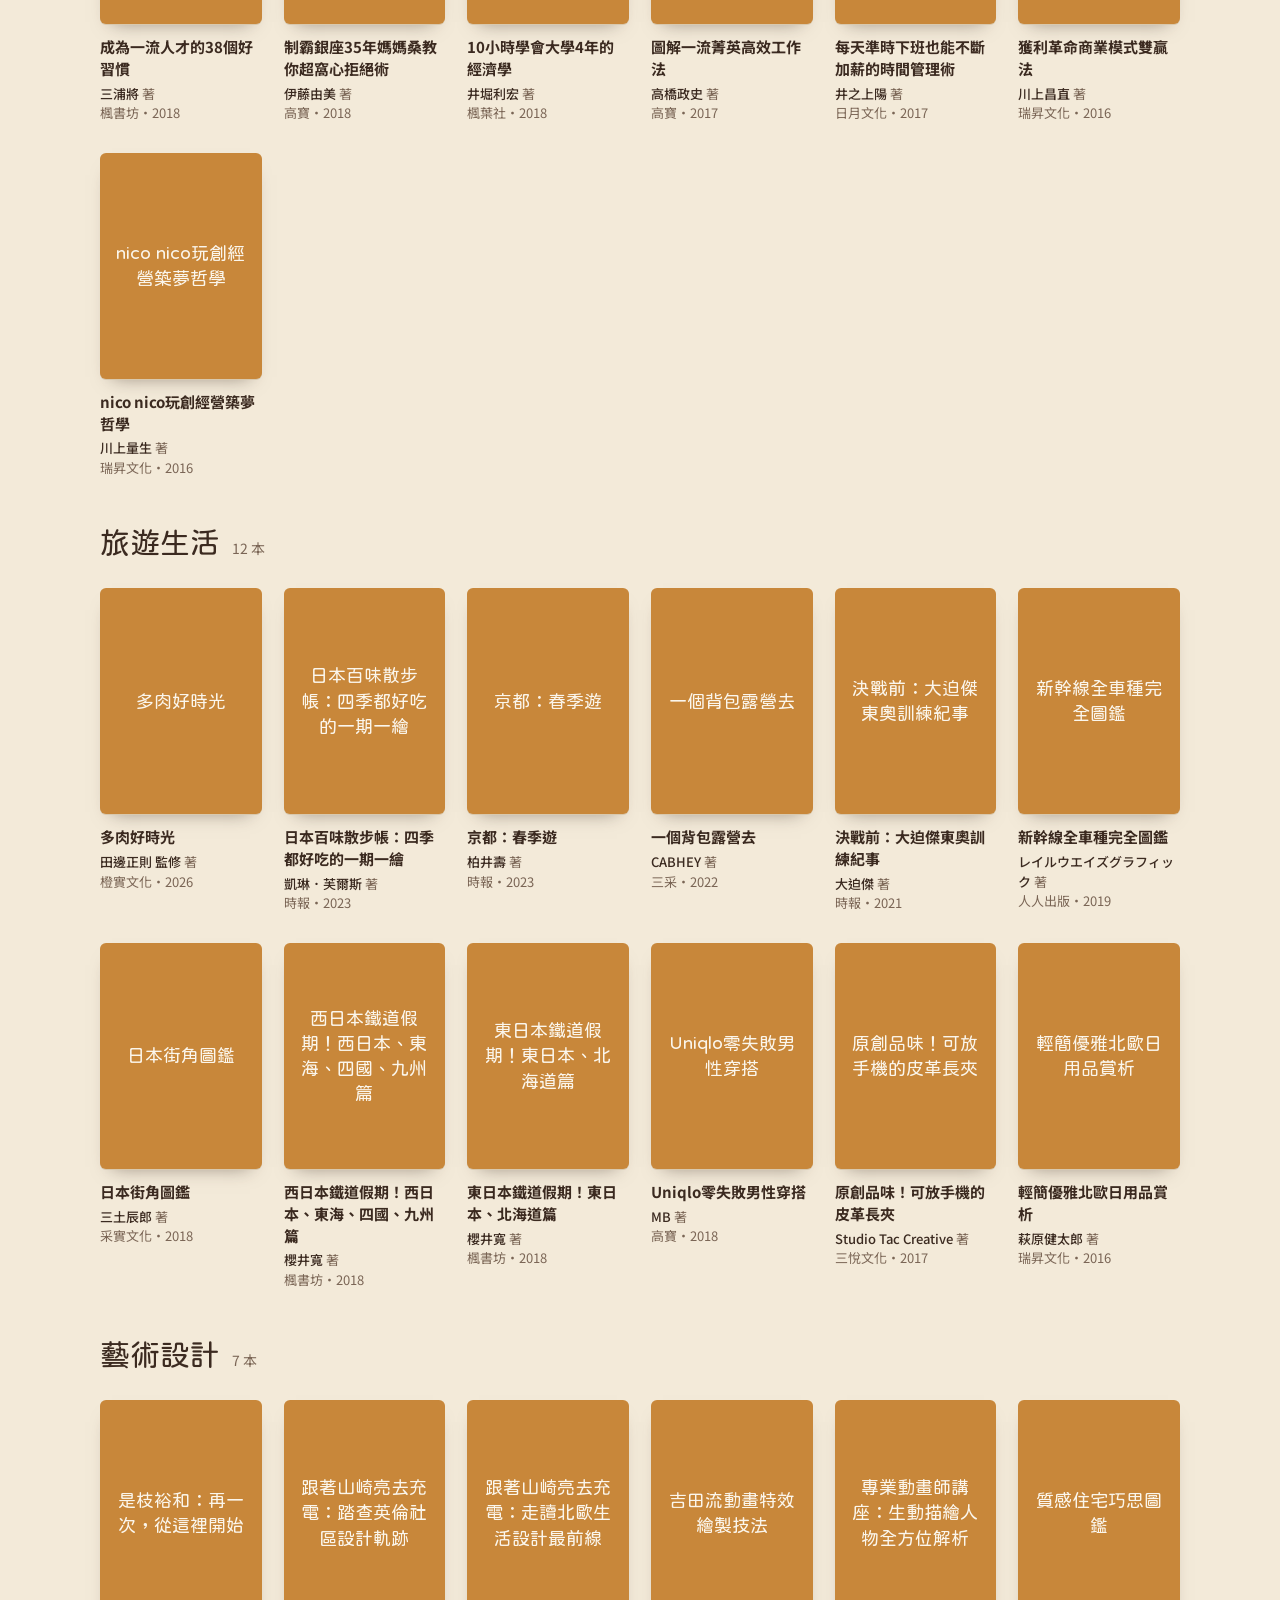
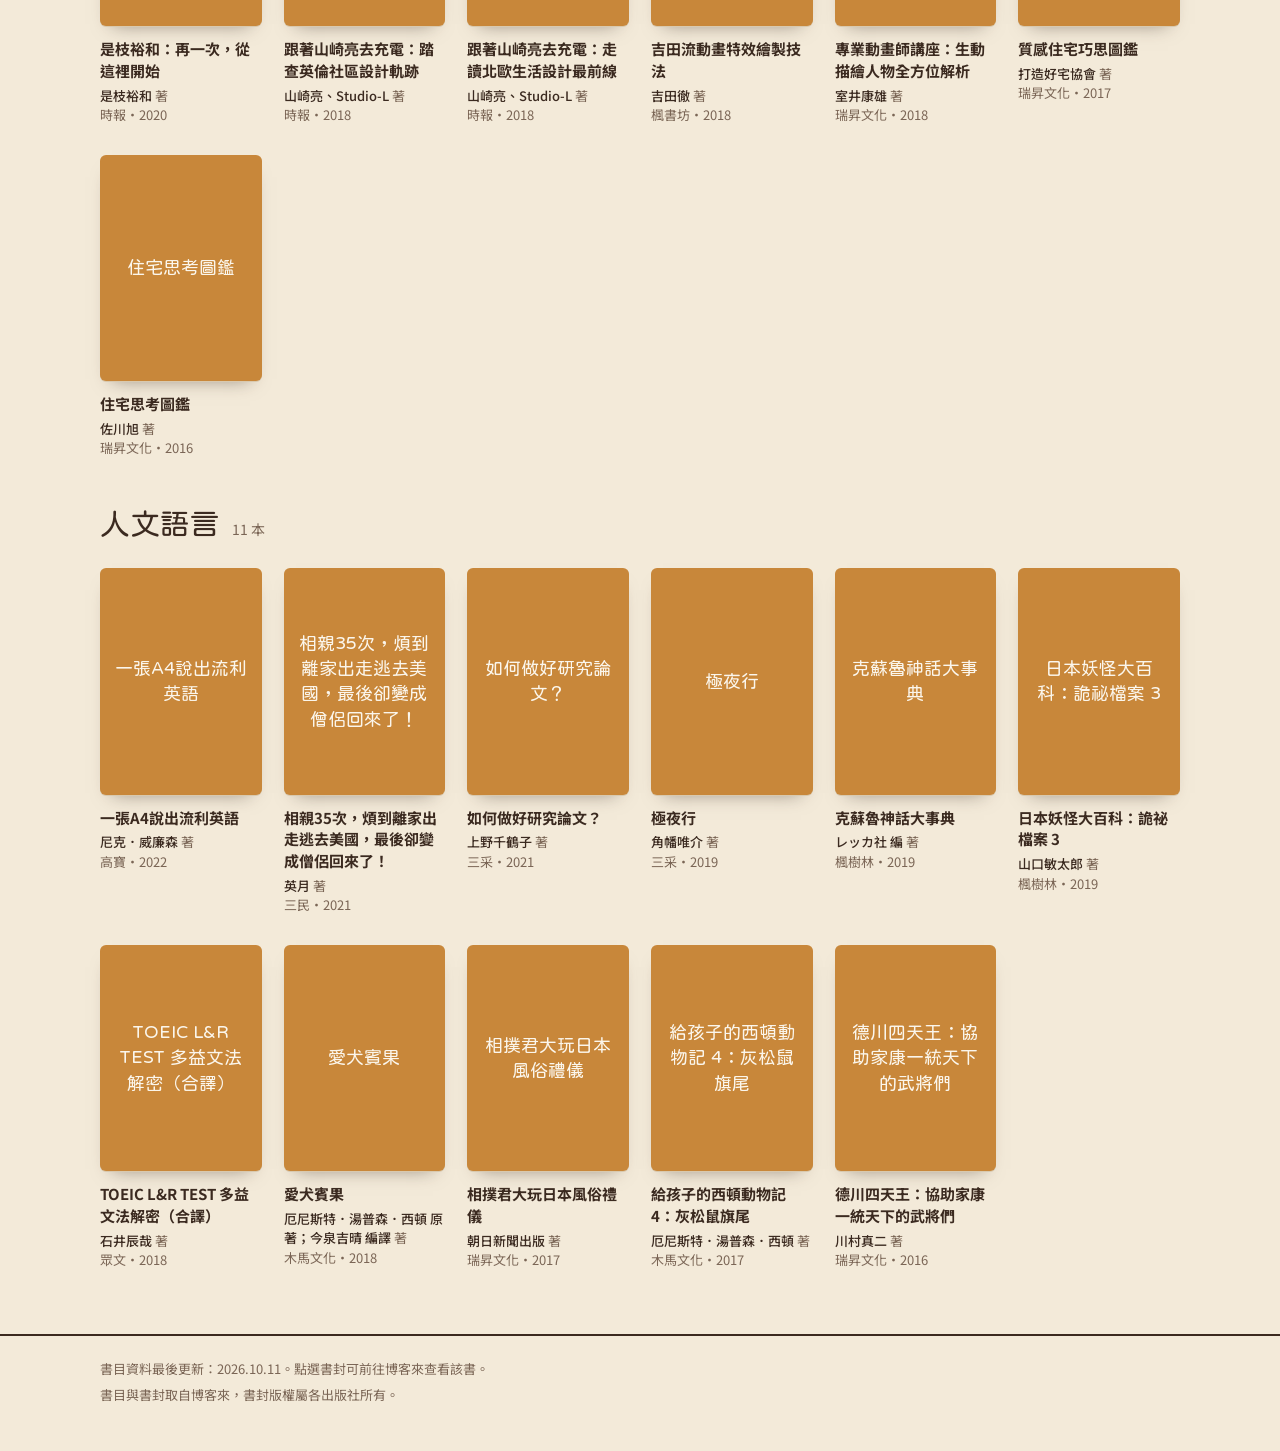
==== commit 3bec7d4a: "Add Japanese page and share book data between pages Co-Authored-By: Claude Opus 5.5 <noreply@anthrop" ====
--- a/index.html
+++ b/index.html
@@ -8,116 +8,11 @@
 <link rel="preconnect" href="https://fonts.googleapis.com">
 <link rel="preconnect" href="https://fonts.gstatic.com" crossorigin>
 <link rel="stylesheet" href="https://fonts.googleapis.com/css2?family=Huninn&family=Noto+Sans+TC:wght@400;500;700&display=swap">
-<style>
-/* 版面：牛皮紙色底上的一座書架。上方是名字與自我介紹，下方依類型分層陳列封面。 */
-:root {
-  --paper: #f3ead9;      /* 牛皮紙底 */
-  --shelf: #fbf6ec;      /* 封面底板 */
-  --ink: #3b2a20;        /* 可可棕文字 */
-  --ink-soft: #7a6555;   /* 次要文字 */
-  --line: #d9c9ae;       /* 分隔線 */
-  --crust: #c8873a;      /* 麵包皮色，選取狀態 */
-  --stamp: #8c2f24;      /* 印章紅，連結與重點 */
-  --display: "Huninn", "Noto Sans TC", "PingFang TC", "Microsoft JhengHei", sans-serif;
-  --body: "Noto Sans TC", "PingFang TC", "Microsoft JhengHei", sans-serif;
-}
-* { box-sizing: border-box; }
-html { -webkit-text-size-adjust: 100%; }
-body {
-  margin: 0; background: var(--paper); color: var(--ink);
-  font-family: var(--body); font-size: 16px; line-height: 1.75;
-}
-a { color: var(--stamp); }
-a:focus-visible, button:focus-visible { outline: 3px solid var(--crust); outline-offset: 3px; }
-.wrap { max-width: 1120px; margin: 0 auto; padding-inline: 20px; }
-
-/* 頁首 */
-.masthead { padding-block: 56px 32px; display: grid; gap: 28px; grid-template-columns: minmax(0, 1.1fr) minmax(0, 1fr); align-items: end; }
-.eyebrow { font-size: 13px; letter-spacing: .28em; color: var(--ink-soft); margin: 0 0 6px; }
-h1 { font-family: var(--display); font-weight: 400; font-size: clamp(52px, 10vw, 104px); line-height: 1.05; letter-spacing: .06em; margin: 0; }
-.role { font-family: var(--display); font-size: 20px; margin: 14px 0 0; display: flex; gap: 10px; align-items: center; flex-wrap: wrap; }
-.role span { border: 2px solid var(--ink); border-radius: 999px; padding: 0 14px; line-height: 1.7; }
-.about p { margin: 0 0 12px; max-width: 34em; }
-.contact { display: flex; flex-wrap: wrap; gap: 8px 14px; align-items: center; margin-top: 16px; padding-top: 14px; border-top: 2px dashed var(--line); }
-.contact dt { font-size: 13px; letter-spacing: .2em; color: var(--ink-soft); }
-.contact dd { margin: 0; font-weight: 500; user-select: all; overflow-wrap: anywhere; }
-.contact dl { display: contents; }
-
-/* 最新譯作 */
-.latest { background: var(--shelf); border: 2px solid var(--ink); border-radius: 18px; padding: 22px 22px 26px; margin-bottom: 36px; }
-.latest h2 { font-family: var(--display); font-weight: 400; font-size: 26px; margin: 0 0 16px; display: flex; align-items: baseline; gap: 12px; flex-wrap: wrap; }
-.latest h2 small { font-family: var(--body); font-size: 13px; color: var(--ink-soft); }
-.grid { list-style: none; padding: 0; margin: 0; }
-.latest-grid { grid-template-columns: repeat(6, minmax(0, 1fr)) !important; gap: 20px 18px !important; }
-.latest .cover { background: var(--paper); }
-.when { display: inline-block; font-size: 12px; line-height: 1.6; color: var(--shelf); background: var(--stamp); border-radius: 999px; padding: 0 9px; margin-top: 10px; font-variant-numeric: tabular-nums; }
-.latest .book h3 { margin-top: 6px; }
-@media (max-width: 900px) { .latest-grid { grid-template-columns: repeat(3, minmax(0, 1fr)) !important; } }
-@media (max-width: 480px) { .latest-grid { grid-template-columns: repeat(2, minmax(0, 1fr)) !important; } .latest { padding: 18px 16px 22px; } }
-
-/* 方格子專欄 */
-.column { margin-bottom: 36px; }
-.column-head { display: flex; justify-content: space-between; align-items: baseline; gap: 8px 16px; flex-wrap: wrap; margin-bottom: 8px; }
-.column h2 { font-family: var(--display); font-weight: 400; font-size: 26px; margin: 0; display: flex; align-items: baseline; gap: 12px; flex-wrap: wrap; }
-.column h2 small { font-family: var(--body); font-size: 13px; color: var(--ink-soft); }
-.more { font-family: var(--display); color: var(--stamp); text-decoration: none; }
-.more:hover { text-decoration: underline; }
-.posts { list-style: none; margin: 0; padding: 0; border-top: 2px dashed var(--line); }
-.posts li { border-bottom: 2px dashed var(--line); }
-.posts a { display: grid; grid-template-columns: 7.5em minmax(0, 1fr); gap: 4px 16px; padding: 12px 4px; color: var(--ink); text-decoration: none; }
-.posts a:hover .t { color: var(--stamp); }
-.posts .d { font-size: 13px; color: var(--ink-soft); font-variant-numeric: tabular-nums; padding-top: 2px; }
-.posts .t { font-weight: 500; line-height: 1.6; }
-@media (max-width: 480px) { .posts a { grid-template-columns: 1fr; } }
-
-/* 類型選單 */
-.filter { position: sticky; top: 0; z-index: 5; background: var(--paper); border-block: 2px solid var(--ink); }
-.filter .wrap { display: flex; gap: 8px; overflow-x: auto; padding-block: 12px; scrollbar-width: thin; }
-.chip {
-  flex: none; font: inherit; font-family: var(--display); font-size: 16px; color: var(--ink);
-  background: transparent; border: 2px solid var(--ink); border-radius: 999px; padding: 2px 14px; cursor: pointer;
-}
-.chip small { font-family: var(--body); font-size: 12px; margin-left: 6px; color: var(--ink-soft); font-variant-numeric: tabular-nums; }
-.chip:hover { background: var(--shelf); }
-.chip[aria-pressed="true"] { background: var(--ink); color: var(--paper); }
-.chip[aria-pressed="true"] small { color: var(--line); }
-
-/* 書架 */
-main { padding-block: 12px 64px; }
-.section { padding-top: 40px; }
-.section h2 { font-family: var(--display); font-weight: 400; font-size: 30px; margin: 0 0 18px; display: flex; align-items: baseline; gap: 12px; }
-.section h2 small { font-family: var(--body); font-size: 14px; color: var(--ink-soft); }
-.grid { display: grid; grid-template-columns: repeat(auto-fill, minmax(150px, 1fr)); gap: 30px 22px; }
-.book { min-width: 0; }
-.book a { color: inherit; text-decoration: none; display: block; }
-.cover {
-  aspect-ratio: 5 / 7; background: var(--shelf); border-radius: 6px; overflow: hidden;
-  display: grid; place-items: center; box-shadow: 0 1px 0 var(--line), 0 10px 18px -12px rgba(59, 42, 32, .55);
-  transition: transform .18s ease;
-}
-.cover img { width: 100%; height: 100%; object-fit: contain; display: block; }
-.book a:hover .cover { transform: translateY(-4px) rotate(-1deg); }
-.cover.blank { background: var(--crust); color: var(--shelf); padding: 14px; font-family: var(--display); font-size: 18px; line-height: 1.4; text-align: center; }
-.book h3 { font-size: 15px; font-weight: 700; line-height: 1.45; margin: 12px 0 4px; }
-.book a:hover h3 { color: var(--stamp); }
-.meta { font-size: 13px; line-height: 1.5; color: var(--ink-soft); margin: 0; }
-.meta b { font-weight: 500; color: var(--ink); }
-
-.social { list-style: none; margin: 4px 0 0; padding: 0; display: flex; flex-wrap: wrap; gap: 8px; flex-basis: 100%; }
-.social a { display: inline-block; font-family: var(--display); font-size: 15px; color: var(--ink); text-decoration: none; border: 2px solid var(--ink); border-radius: 999px; padding: 0 14px; line-height: 1.8; }
-.social a:hover { background: var(--ink); color: var(--paper); }
-
-footer { border-top: 2px solid var(--ink); padding-block: 22px 40px; font-size: 13px; color: var(--ink-soft); }
-footer p { margin: 0 0 4px; }
-
-@media (max-width: 760px) {
-  .masthead { grid-template-columns: 1fr; padding-block: 36px 28px; }
-  .grid { grid-template-columns: repeat(auto-fill, minmax(128px, 1fr)); gap: 24px 16px; }
-}
-@media (prefers-reduced-motion: reduce) { .cover { transition: none; } .book a:hover .cover { transform: none; } }
-</style>
+<link rel="stylesheet" href="assets/style.css">
 </head>
 <body>
+
+<nav class="wrap topbar" aria-label="語言"><a href="./" aria-current="page" lang="zh-Hant">中文</a><a href="ja/" lang="ja">日本語</a></nav>
 
 <header class="wrap masthead">
   <div>
@@ -172,119 +67,6 @@
   <p>書目與書封取自博客來，書封版權屬各出版社所有。</p>
 </div></footer>
 
-<!--
-  書單資料。每兩週更新時只需要改這一段。
-  欄位順序：[書名, 作者, 出版社, 出版日期, ISBN, 類型, 博客來商品編號, 誠品封面路徑（備用）]
--->
-<script id="book-data" type="application/json">
-{
-"updated": "2026-10-11",
-"categories": ["小說", "推理懸疑", "心理勵志", "健康養生", "飲食料理", "商業職場", "旅遊生活", "藝術設計", "人文語言"],
-"books": [
-["您的復仇，請交給我吧","原田比香","悅知文化","2026-08-20","9786267873618","小說","0011060362","/b2b/newItem/2026/08/11/8622_141716416_782_mainCoverImage1.jpg"],
-["遠離洗腎的護腎修復湯","上月正博","高寶","2026-08-19","9786264025959","健康養生","0011059869","/b2b/newItem/2026/08/07/7928_153200130_468_mainCoverImage1.jpg"],
-["曉星","湊佳苗","皇冠","2026-07-27","9789573344551","推理懸疑","0011057544","/b2b/newItem/2026/07/13/8924_143612907_908_mainCoverImage1.jpg"],
-["心靈天氣圖","河合隼雄","大樹林","2026-06-25","9786267592427","心理勵志","0011053587","/b2b/newItem/2026/06/08/192_105442000_402_mainCoverImage1.jpg"],
-["名醫親授！腎臟復健法","上月正博","高寶","2026-05-27","9786264025362","健康養生","0011052864","/b2b/newItem/2026/05/28/7928_152116629_742_mainCoverImage1.jpg"],
-["多肉好時光","田邊正則 監修","橙實文化","2026-05-21","9786267453377","旅遊生活","0011052154","/b2b/newItem/2026/05/11/8113_163945169_1000_mainCoverImage1.jpg"],
-["時光倒轉之神","成田名璃子","皇冠","2026-04-13","9789573344100","小說","0011048876","/b2b/newItem/2026/03/26/8924_170203791_457_mainCoverImage1.jpg"],
-["不思議的傳話貓雪山莊","標野凪","皇冠","2025-12-08","9789573343721","小說","0011038807","/b2b/newItem/2025/11/26/8924_101650309_515_mainCoverImage1.jpg"],
-["超有感！每天3分鐘，消除難纏的疲勞和酸痛","坂村純子","橙實文化","2025-09-19","9786267453278","健康養生","0011031384","/b2b/newItem/2025/09/11/8113_165259178_909_mainCoverImage1.jpg"],
-["逆轉脂肪肝","尾形哲、牧野直子","高寶","2025-07-23","9786264023108","健康養生","0011026883","/b2b/newItem/2025/07/31/7928_112141855_496_mainCoverImage1.jpg"],
-["香草般的每一天","賀十翼","皇冠","2025-07-14","9789573343240","小說","0011025674","/b2b/newItem/2025/07/02/8924_142835833_671_mainCoverImage1.jpg"],
-["蓮花公寓：三坪生活的幸福練習","群陽子","春天","2025-07-02","9786267735145","小說","0011024776","/b2b/newItem/2025/06/23/8753_104542265_138_mainCoverImage1.jpg"],
-["不葷人士的風味下酒菜","尾崎史江","高寶","2025-01-22","9786264021777","飲食料理","0011011948","/b2b/newItem/2025/02/24/7928_145155806_862_mainCoverImage1.jpg"],
-["好孩子的哈欠","高瀨隼子","皇冠","2024-12-30","9789573342380","小說","0011009158","/b2b/newItem/2024/12/17/8924_152558189_847_mainCoverImage1.jpg"],
-["1杯＋1碟，我家就是居酒屋","主婦與生活社","高寶","2024-12-25","9786264021548","飲食料理","0011009067","/b2b/newItem/2024/12/25/7928_112612820_39_mainCoverImage1.jpg"],
-["AI時代生存聖經","伊藤穰一","平安文化","2024-12-09","9786267397930","商業職場","0011007453","/b2b/newItem/2024/11/27/8924_142036735_871_mainCoverImage1.jpg"],
-["死神拉斯卡解謎中","植原翠","春天","2024-09-20","9789577419156","推理懸疑","0011000069","/b2b/newItem/2024/09/03/8753_162311457_192_mainCoverImage1.jpg"],
-["為什麼他看起來那麼閒，進度卻總是能超前？","理央周","平安文化","2024-09-02","9786267397619","商業職場","0010998931","/b2b/newItem/2024/08/26/8924_102817168_548_mainCoverImage1.jpg"],
-["不思議的傳話貓咖啡館","標野凪","皇冠","2024-08-05","9789573341888","小說","0010996764","/b2b/newItem/2024/07/29/225_134444741_165_mainCoverImage1.jpg"],
-["想死的完全犯罪者與七點前落在房間裡的雨","山吹菖","春天","2024-06-28","9789577418821","小說","0010993014","/b2b/newItem/2024/06/19/150_134550036_501_mainCoverImage1.jpg"],
-["成功人士都在做！鍛鍊大腦的超呼吸法","關根朝之","時報","2024-05-14","9786263961753","健康養生","0010988359","/b2b/vendor/vendor171409852508720240426102845/mainCoverImage1_1251114.jpg"],
-["大腦不老化的人都這樣做！","西剛志","三采","2024-05-03","9786263583320","健康養生","0010986867","/b2b/vendor/vendor171264506123020240409144423/mainCoverImage1_1241705.jpg"],
-["調味料瘦身法","松田理惠","高寶","2024-04-10","9789865069421","健康養生","0010985285","/b2b/newItem/2024/04/08/204_154455387_558_mainCoverImage1.jpg"],
-["日本百味散步帳：四季都好吃的一期一繪","凱琳．芙爾斯","時報","2023-11-14","9786263744240","旅遊生活","0010972256","/b2b/vendor/111020231026113916/mainCoverImage1_1169903.jpg"],
-["N/A 不適用","年森瑛","皇冠","2023-10-30","9789573340812","小說","0010971307","/b2b/newItem/2023/10/18/225_114843543_871_mainCoverImage1.jpg"],
-["當我呼喚妳的名字","乙野四方字","平裝本","2023-08-28","9786269735495","小說","0010965766","/b2b/newItem/2023/08/15/225_150442647_762_mainCoverImage1.jpg"],
-["第一次的…","島本理生、辻村深月、宮部美幸、森繪都","皇冠","2023-07-10","9789573340409","小說","0010977997","/b2b/newItem/2023/08/30/225_153615881_985_mainCoverImage1.jpg"],
-["溝通大謬誤","堀田秀吾","晨星","2023-06-12","9786263204379","心理勵志","0010959193","/b2b/vendor/2023053120230531144523/9786263204379.jpg"],
-["京都：春季遊","柏井壽","時報","2023-03-28","9786263535206","旅遊生活","0010952151","/upload/product/o/2682350432007/20230310034344280234.jpg"],
-["獻給想死的你","綾崎隼","皇冠","2023-03-06","9789573339908","小說","0010950730","/upload/product/o/2682341318006/20230221055343076852.jpg"],
-["不吃藥！不動刀！最強神級養身湯","藤井香江","高寶","2022-11-16","9789865065706","健康養生","0010941128","/upload/product/o/2682294548000/20221112062701449151.jpg"],
-["讓自己更快樂的情緒課","高井祐子","高寶","2022-08-24","9789865065089","心理勵志","0010933610","/upload/product/o/2682235081009/20220823055618083788.jpg"],
-["今天也沒有和任何人對話就結束了","古山有則","高寶","2022-07-27","9789865064747","心理勵志","0010931042","/upload/product/o/2682204932004/20220721063907989621.jpg"],
-["憤怒的勇氣","岸見一郎","時報","2022-07-26","9786263355620","心理勵志","0010929844","/upload/product/o/2682200678005/20220917060411093192.jpg"],
-["一張A4說出流利英語","尼克．威廉森","高寶","2022-07-13","9789865064617","人文語言","0010929601","/upload/product/o/2682197453005/20220713054444008831.jpg"],
-["一個背包露營去","CABHEY","三采","2022-07-08","9789576588341","旅遊生活","0010928470","/upload/product/o/2682192369004/20220623035234848180.jpg"],
-["醫生說我可以去死沒關係","平光源","平安文化","2022-06-06","9789865596880","心理勵志","0010925964","/upload/product/o/2682178337003/20220525032155160364.jpg"],
-["決戰前：大迫傑東奧訓練紀事","大迫傑","時報","2021-12-21","9789571397788","旅遊生活","0010910576","/upload/product/o/2682104309005/20211203033220750216.jpg"],
-["Another 2001","綾辻行人","皇冠","2021-11-29","9789573338215","推理懸疑","0010909287","/upload/product/o/2682098068001/20211117054527283500.jpg"],
-["行動冥想","白取春彥","高寶","2021-09","","心理勵志","",""],
-["相親35次，煩到離家出走逃去美國，最後卻變成僧侶回來了！","英月","三民","2021-08-27","9789571472317","人文語言","0010900561","/upload/product/o/2682061627006/20210903052013612581.jpg"],
-["人生雖苦，但還是值得活下去","岸見一郎","平安文化","2021-08-02","9789865596323","心理勵志","0010898352",""],
-["在麵包店賣飯糰","柿內尚文","高寶","2021-06","","商業職場","",""],
-["一不小心就和魔法師契約結婚了 2","三萩千夜","皇冠","2021-05-03","9789573337140","小說","0010890206",""],
-["如何做好研究論文？","上野千鶴子","三采","2021-04-09","9789576585005","人文語言","0010887407","/upload/product/o/2681993643009/20210320040605160762.jpg"],
-["我是微笑，34歲，留職停薪中","櫻賀希奈子","高寶","2021-04","","心理勵志","",""],
-["一不小心就和魔法師契約結婚了 1","三萩千夜","皇冠","2021-03-02","9789573336709","小說","0010884665","/upload/product/o/2681981360000/20210210035417974623.jpg"],
-["異世界轉生…才怪！2","碳酸","皇冠","2020-11-02","9789573336143","小說","0010874433","/upload/product/o/2681933029009/20201023035324443748.jpg"],
-["那一天，我遇見可以實現願望的神明大人","沖田円","皇冠","2020-11-02","9789573336310","小說","0010874437",""],
-["高能團隊的關鍵ABCDE五法則","麻野耕司","三采","2020-08","","商業職場","",""],
-["異世界轉生…才怪！","碳酸","皇冠","2020-04-27","9789573335306","小說","0010854730","/Upload/Product/202004/o/637235730213809262.jpg"],
-["跑過、煩惱過，才能發現的事。","大迫傑","時報","2020-03-10","9789571381060","心理勵志","0010850435","/Upload/Product/202004/o/637226240675190000.jpg"],
-["胃弱使用說明書","池谷敏郎","高寶","2020-03","","健康養生","",""],
-["是枝裕和：再一次，從這裡開始","是枝裕和","時報","2020-02-11","9789571380650","藝術設計","","/upload/product/o/2681849082006/20200121061520485545.jpg"],
-["不改變就無法生存","西野亮廣","春天","2020-02","","商業職場","",""],
-["極夜行","角幡唯介","三采","2019-11","","人文語言","",""],
-["鎌倉八百萬骨董堂：初次見面！付喪神偵探","三萩千夜","皇冠","2019-10-28","9789573334903","小說","0010837535","/Upload/Product/201910/o/637078483913681250.jpg"],
-["新幹線全車種完全圖鑑","レイルウエイズグラフィック","人人出版","2019-10-04","9789864611959","旅遊生活","0010835407",""],
-["鬼速拉近關係的男女撩心語言學","堀田秀吾","采實文化","2019-07-25","9789865070274","心理勵志","","/Upload/Product/201907/o/636996404398340000.jpg"],
-["致我深愛的每個妳","乙野四方字","平裝本","2019-07-08","9789869790611","小說","0010826493","/upload/product/o/2681778470004/20230223072740051668.jpg"],
-["致深愛妳的那個我","乙野四方字","平裝本","2019-07-08","9789869790628","小說","0010826495","/upload/product/o/2681778472008/20230223072554081392.jpg"],
-["脇坂副署長漫長的一天","真保裕一","高寶","2019-06","","推理懸疑","",""],
-["amazon稱霸全球的戰略","成毛真","高寶","2019-06","","商業職場","",""],
-["讓對方覺得超溫暖的相處練習","有川真由美","采實文化","2019-05-30","9789865070076","心理勵志","0010823013","/upload/product/o/2681760511005/ec1762291.jpg"],
-["克蘇魯神話大事典","レッカ社 編","楓樹林","2019-03-27","9789579501132","人文語言","0010816651","/Upload/Product/201903/o/636881493659291250.jpg"],
-["日本妖怪大百科：詭祕檔案 3","山口敏太郎","楓樹林","2019-02-22","9789579501125","人文語言","0010813439","/Upload/Product/201901/o/636844339641535000.jpg"],
-["只要我能跑，沒什麼不能解決的","松浦彌太郎","時報","2018-12-18","9789571375892","心理勵志","0010807321","/Upload/Product/201811/o/636790770933152500.jpg"],
-["跟著山崎亮去充電：走讀北歐生活設計最前線","山崎亮、Studio-L","時報","2018-12-04","9789571375632","藝術設計","0010804799","/Upload/Product/201811/o/636772628103155000.jpg"],
-["跟著山崎亮去充電：踏查英倫社區設計軌跡","山崎亮、Studio-L","時報","2018-12-04","9789571375649","藝術設計","0010804800","/Upload/Product/201811/o/636772628119873750.jpg"],
-["21則抗癌療癒奇蹟","小原田泰久","采實文化","2018-11","","健康養生","",""],
-["吉田流動畫特效繪製技法","吉田徹","楓書坊","2018-09-05","9789863773986","藝術設計","0010797059","/Upload/Product/201808/o/636706099372940000.jpg"],
-["專業動畫師講座：生動描繪人物全方位解析","室井康雄","瑞昇文化","2018-08-05","9789864012626","藝術設計","0010795050","/upload/product/o/2681613457009/ec1512915.jpg"],
-["TOEIC L&R TEST 多益文法解密（合譯）","石井辰哉","眾文","2018-07-25","9789575325077","人文語言","0010792891","/Upload/Product/201807/o/636674131060612500.jpg"],
-["成為一流人才的38個好習慣","三浦將","楓書坊","2018-07-13","9789863773719","商業職場","0010792005","/upload/product/o/2681599228006/797771.jpg"],
-["愛犬賓果","厄尼斯特．湯普森．西頓 原著；今泉吉晴 編譯","木馬文化","2018-07-11","9789863595380","人文語言","0010791685","/Upload/Product/201807/o/636674407270546250.jpg"],
-["制霸銀座35年媽媽桑教你超窩心拒絕術","伊藤由美","高寶","2018-06-06","9789863615453","商業職場","0010788919","/Upload/Product/201805/o/636633524092466250.jpg"],
-["10小時學會大學4年的經濟學","井堀利宏","楓葉社","2018-06-01","9789863701682","商業職場","0010787592","/upload/product/o/2681583373002/ec1473822.jpg"],
-["日本街角圖鑑","三土辰郎","采實文化","2018-05","","旅遊生活","",""],
-["私果釀：果酒・果醋・水果糖漿101","飯田順子","邦聯文化","2018-04-26","9789869606561","飲食料理","0010785738",""],
-["東日本鐵道假期！東日本、北海道篇","櫻井寬","楓書坊","2018-03-31","9789863773443","旅遊生活","0010783368","/Upload/Product/201803/o/636577362832291250.jpg"],
-["西日本鐵道假期！西日本、東海、四國、九州篇","櫻井寬","楓書坊","2018-03-31","9789863773450","旅遊生活","0010783373",""],
-["完美基底帶出蛋糕精緻美感","熊谷裕子","瑞昇文化","2018-03-05","9789864012251","飲食料理","0010780251","/upload/product/o/2681550472004/760344.jpg"],
-["極品果醬學：師承法國果醬女王的專門技術","田中博子","邦聯文化","2018-02-05","9789869606509","飲食料理","0010778919",""],
-["成為更強大的自己：20歲少女完全制霸世界七頂峰、南北極點","南谷真鈴","時報","2018-01-16","9789571372648","心理勵志","0010775295",""],
-["Uniqlo零失敗男性穿搭","MB","高寶","2018-01","","旅遊生活","",""],
-["大人的咖啡雜學小百科","時生智囊團","楓葉社","2017-12-11","9789863701538","飲食料理","0010772697",""],
-["圖解一流菁英高效工作法","高橋政史","高寶","2017-12","","商業職場","",""],
-["每天準時下班也能不斷加薪的時間管理術","井之上陽","日月文化","2017-11","","商業職場","",""],
-["鑲填法包","白石靖子","睿其書房","2017-11","","飲食料理","",""],
-["相撲君大玩日本風俗禮儀","朝日新聞出版","瑞昇文化","2017-09-05","9789864011926","人文語言","0010762195","/upload/product/o/2681492436003/711447.jpg"],
-["原創品味！可放手機的皮革長夾","Studio Tac Creative","三悅文化","2017-08-20","9789869488525","旅遊生活","0010761594",""],
-["生活簡單就好","たっく","瑞昇文化","2017-07-05","9789864011803","心理勵志","0010757586",""],
-["給孩子的西頓動物記 4：灰松鼠旗尾","厄尼斯特．湯普森．西頓","木馬文化","2017-06-14","9789863594048","人文語言","0010754679",""],
-["質感住宅巧思圖鑑","打造好宅協會","瑞昇文化","2017-01-05","9789864011292","藝術設計","0010739681","/upload/product/o/2681411484009/632105.jpg"],
-["輕簡優雅北歐日用品賞析","萩原健太郎","瑞昇文化","2016-12-05","9789864011308","旅遊生活","0010736399","/upload/product/o/2681399696005/20190422145357689242.jpg"],
-["人生就是要精彩","水野敬也、長沼直樹","楓書坊","2016-12","","心理勵志","",""],
-["住宅思考圖鑑","佐川旭","瑞昇文化","2016-11-20","9789864011223","藝術設計","0010734963","/upload/product/o/2681392248003/619493.jpg"],
-["獲利革命商業模式雙贏法","川上昌直","瑞昇文化","2016-09-01","9789864011087","商業職場","0010725941","/upload/product/o/2681359475008/597407.jpg"],
-["德川四天王：協助家康一統天下的武將們","川村真二","瑞昇文化","2016-07-05","9789864011018","人文語言","0010720341","/upload/product/o/2681338956009/579545.jpg"],
-["nico nico玩創經營築夢哲學","川上量生","瑞昇文化","2016-03-18","9789864010806","商業職場","0010709437","/upload/product/o/2681293090008/554519.jpg"]
-]
-}
-</script>
-
 <!-- 方格子專欄最新文章。欄位：[日期, 標題, 網址] -->
 <script id="column-data" type="application/json">
 [
@@ -294,7 +76,9 @@
 ]
 </script>
 
+<script src="data/books.js"></script>
 <script>
+window.SHELF_LANG = "zh";
 (function () {
   var posts = JSON.parse(document.getElementById('column-data').textContent);
   var ul = document.getElementById('posts');
@@ -306,103 +90,7 @@
     a.appendChild(d); a.appendChild(t); li.appendChild(a); ul.appendChild(li);
   });
 })();
-(function () {
-  var data = JSON.parse(document.getElementById('book-data').textContent);
-  var books = data.books.map(function (b) {
-    return { title: b[0], author: b[1], publisher: b[2], date: b[3], isbn: b[4], cat: b[5], id: b[6], cover: b[7] };
-  }).sort(function (a, b) { return a.date < b.date ? 1 : -1; });
-
-  var years = books.map(function (b) { return +b.date.slice(0, 4); });
-  document.getElementById('total').textContent = books.length;
-  document.getElementById('since').textContent = Math.min.apply(null, years);
-  document.getElementById('updated').textContent = data.updated.replace(/-/g, '.');
-
-  // 封面：先試縮圖，失敗就試原圖，再失敗就改成印著書名的色塊
-  function coverSources(book) {
-    var list = [];
-    if (book.id) {
-      var img = 'https://www.books.com.tw/img/' + book.id.slice(0, 3) + '/' + book.id.slice(3, 6) + '/' + book.id.slice(6, 8) + '/' + book.id + '.jpg';
-      list.push('https://im1.book.com.tw/image/getImage?i=' + img + '&w=300&h=450', img);
-    }
-    if (book.cover) list.push('https://s2.eslite.com/unsafe/fit-in/x450/s.eslite.com' + book.cover, 'https://s.eslite.com' + book.cover);
-    return list;
-  }
-  function makeCover(book) {
-    var box = document.createElement('div');
-    box.className = 'cover';
-    var srcs = coverSources(book);
-    function blank() { box.className = 'cover blank'; box.textContent = book.title; }
-    if (!srcs.length) { blank(); return box; }
-    var img = document.createElement('img');
-    img.alt = '《' + book.title + '》書封';
-    img.loading = 'lazy';
-    img.referrerPolicy = 'no-referrer';
-    var i = 0;
-    img.onerror = function () { i += 1; if (i < srcs.length) { img.src = srcs[i]; } else { blank(); } };
-    img.src = srcs[0];
-    box.appendChild(img);
-    return box;
-  }
-  function makeBook(book, showMonth) {
-    var li = document.createElement('li');
-    li.className = 'book';
-    var a = document.createElement('a');
-    a.href = book.id ? 'https://www.books.com.tw/products/' + book.id : 'https://search.books.com.tw/search/query/key/' + encodeURIComponent(book.isbn || book.title) + '/cat/all';
-    a.target = '_blank'; a.rel = 'noopener';
-    a.appendChild(makeCover(book));
-    if (showMonth) { var w = document.createElement('span'); w.className = 'when'; w.textContent = book.date.slice(0, 4) + ' 年 ' + (+book.date.slice(5, 7)) + ' 月'; a.appendChild(w); }
-    var h = document.createElement('h3'); h.textContent = book.title; a.appendChild(h);
-    li.appendChild(a);
-    var m = document.createElement('p'); m.className = 'meta';
-    var who = document.createElement('b'); who.textContent = book.author;
-    m.appendChild(who);
-    m.appendChild(document.createTextNode(' 著'));
-    m.appendChild(document.createElement('br'));
-    m.appendChild(document.createTextNode(book.publisher + '・' + book.date.slice(0, 4)));
-    li.appendChild(m);
-    return li;
-  }
-
-  // 最新譯作：自動取出版日期最新的 6 本
-  var latest = document.getElementById('latest');
-  books.slice(0, 6).forEach(function (b) { latest.appendChild(makeBook(b, true)); });
-  document.getElementById('latest-note').textContent = '最近一本出版於 ' + books[0].date.slice(0, 4) + ' 年 ' + (+books[0].date.slice(5, 7)) + ' 月';
-
-  var shelf = document.getElementById('shelf');
-  var chips = document.getElementById('chips');
-  var current = '全部';
-
-  function render() {
-    shelf.textContent = '';
-    data.categories.forEach(function (cat) {
-      if (current !== '全部' && current !== cat) return;
-      var list = books.filter(function (b) { return b.cat === cat; });
-      if (!list.length) return;
-      var sec = document.createElement('section'); sec.className = 'section';
-      var h2 = document.createElement('h2'); h2.textContent = cat;
-      var n = document.createElement('small'); n.textContent = list.length + ' 本'; h2.appendChild(n);
-      var ul = document.createElement('ul'); ul.className = 'grid'; ul.style.listStyle = 'none'; ul.style.padding = '0'; ul.style.margin = '0';
-      list.forEach(function (b) { ul.appendChild(makeBook(b)); });
-      sec.appendChild(h2); sec.appendChild(ul); shelf.appendChild(sec);
-    });
-    Array.prototype.forEach.call(chips.children, function (c) {
-      c.setAttribute('aria-pressed', c.dataset.cat === current ? 'true' : 'false');
-    });
-  }
-  function addChip(label, count) {
-    var b = document.createElement('button');
-    b.type = 'button'; b.className = 'chip'; b.dataset.cat = label; b.textContent = label;
-    var s = document.createElement('small'); s.textContent = count; b.appendChild(s);
-    b.addEventListener('click', function () { current = label; render(); window.scrollTo({ top: chips.parentNode.offsetTop, behavior: 'auto' }); });
-    chips.appendChild(b);
-  }
-  addChip('全部', books.length);
-  data.categories.forEach(function (cat) {
-    var n = books.filter(function (b) { return b.cat === cat; }).length;
-    if (n) addChip(cat, n);
-  });
-  render();
-})();
 </script>
+<script src="assets/shelf.js"></script>
 </body>
 </html>
--- a/assets/style.css
+++ b/assets/style.css
@@ -0,0 +1,129 @@
+/* 版面：牛皮紙色底上的一座書架。上方是名字與自我介紹，下方依類型分層陳列封面。 */
+:root {
+  --paper: #f3ead9;      /* 牛皮紙底 */
+  --shelf: #fbf6ec;      /* 封面底板 */
+  --ink: #3b2a20;        /* 可可棕文字 */
+  --ink-soft: #7a6555;   /* 次要文字 */
+  --line: #d9c9ae;       /* 分隔線 */
+  --crust: #c8873a;      /* 麵包皮色，選取狀態 */
+  --stamp: #8c2f24;      /* 印章紅，連結與重點 */
+  --display: "Huninn", "Noto Sans TC", "PingFang TC", "Microsoft JhengHei", sans-serif;
+  --body: "Noto Sans TC", "PingFang TC", "Microsoft JhengHei", sans-serif;
+}
+* { box-sizing: border-box; }
+html { -webkit-text-size-adjust: 100%; }
+body {
+  margin: 0; background: var(--paper); color: var(--ink);
+  font-family: var(--body); font-size: 16px; line-height: 1.75;
+}
+a { color: var(--stamp); }
+a:focus-visible, button:focus-visible { outline: 3px solid var(--crust); outline-offset: 3px; }
+.wrap { max-width: 1120px; margin: 0 auto; padding-inline: 20px; }
+
+/* 頁首 */
+.masthead { padding-block: 56px 32px; display: grid; gap: 28px; grid-template-columns: minmax(0, 1.1fr) minmax(0, 1fr); align-items: end; }
+.eyebrow { font-size: 13px; letter-spacing: .28em; color: var(--ink-soft); margin: 0 0 6px; }
+h1 { font-family: var(--display); font-weight: 400; font-size: clamp(52px, 10vw, 104px); line-height: 1.05; letter-spacing: .06em; margin: 0; }
+.role { font-family: var(--display); font-size: 20px; margin: 14px 0 0; display: flex; gap: 10px; align-items: center; flex-wrap: wrap; }
+.role span { border: 2px solid var(--ink); border-radius: 999px; padding: 0 14px; line-height: 1.7; }
+.about p { margin: 0 0 12px; max-width: 34em; }
+.contact { display: flex; flex-wrap: wrap; gap: 8px 14px; align-items: center; margin-top: 16px; padding-top: 14px; border-top: 2px dashed var(--line); }
+.contact dt { font-size: 13px; letter-spacing: .2em; color: var(--ink-soft); }
+.contact dd { margin: 0; font-weight: 500; user-select: all; overflow-wrap: anywhere; }
+.contact dl { display: contents; }
+
+/* 最新譯作 */
+.latest { background: var(--shelf); border: 2px solid var(--ink); border-radius: 18px; padding: 22px 22px 26px; margin-bottom: 36px; }
+.latest h2 { font-family: var(--display); font-weight: 400; font-size: 26px; margin: 0 0 16px; display: flex; align-items: baseline; gap: 12px; flex-wrap: wrap; }
+.latest h2 small { font-family: var(--body); font-size: 13px; color: var(--ink-soft); }
+.grid { list-style: none; padding: 0; margin: 0; }
+.latest-grid { grid-template-columns: repeat(6, minmax(0, 1fr)) !important; gap: 20px 18px !important; }
+.latest .cover { background: var(--paper); }
+.when { display: inline-block; font-size: 12px; line-height: 1.6; color: var(--shelf); background: var(--stamp); border-radius: 999px; padding: 0 9px; margin-top: 10px; font-variant-numeric: tabular-nums; }
+.latest .book h3 { margin-top: 6px; }
+@media (max-width: 900px) { .latest-grid { grid-template-columns: repeat(3, minmax(0, 1fr)) !important; } }
+@media (max-width: 480px) { .latest-grid { grid-template-columns: repeat(2, minmax(0, 1fr)) !important; } .latest { padding: 18px 16px 22px; } }
+
+/* 方格子專欄 */
+.column { margin-bottom: 36px; }
+.column-head { display: flex; justify-content: space-between; align-items: baseline; gap: 8px 16px; flex-wrap: wrap; margin-bottom: 8px; }
+.column h2 { font-family: var(--display); font-weight: 400; font-size: 26px; margin: 0; display: flex; align-items: baseline; gap: 12px; flex-wrap: wrap; }
+.column h2 small { font-family: var(--body); font-size: 13px; color: var(--ink-soft); }
+.more { font-family: var(--display); color: var(--stamp); text-decoration: none; }
+.more:hover { text-decoration: underline; }
+.posts { list-style: none; margin: 0; padding: 0; border-top: 2px dashed var(--line); }
+.posts li { border-bottom: 2px dashed var(--line); }
+.posts a { display: grid; grid-template-columns: 7.5em minmax(0, 1fr); gap: 4px 16px; padding: 12px 4px; color: var(--ink); text-decoration: none; }
+.posts a:hover .t { color: var(--stamp); }
+.posts .d { font-size: 13px; color: var(--ink-soft); font-variant-numeric: tabular-nums; padding-top: 2px; }
+.posts .t { font-weight: 500; line-height: 1.6; }
+@media (max-width: 480px) { .posts a { grid-template-columns: 1fr; } }
+
+/* 類型選單 */
+.filter { position: sticky; top: 0; z-index: 5; background: var(--paper); border-block: 2px solid var(--ink); }
+.filter .wrap { display: flex; gap: 8px; overflow-x: auto; padding-block: 12px; scrollbar-width: thin; }
+.chip {
+  flex: none; font: inherit; font-family: var(--display); font-size: 16px; color: var(--ink);
+  background: transparent; border: 2px solid var(--ink); border-radius: 999px; padding: 2px 14px; cursor: pointer;
+}
+.chip small { font-family: var(--body); font-size: 12px; margin-left: 6px; color: var(--ink-soft); font-variant-numeric: tabular-nums; }
+.chip:hover { background: var(--shelf); }
+.chip[aria-pressed="true"] { background: var(--ink); color: var(--paper); }
+.chip[aria-pressed="true"] small { color: var(--line); }
+
+/* 書架 */
+main { padding-block: 12px 64px; }
+.section { padding-top: 40px; }
+.section h2 { font-family: var(--display); font-weight: 400; font-size: 30px; margin: 0 0 18px; display: flex; align-items: baseline; gap: 12px; }
+.section h2 small { font-family: var(--body); font-size: 14px; color: var(--ink-soft); }
+.grid { display: grid; grid-template-columns: repeat(auto-fill, minmax(150px, 1fr)); gap: 30px 22px; }
+.book { min-width: 0; }
+.book a { color: inherit; text-decoration: none; display: block; }
+.cover {
+  aspect-ratio: 5 / 7; background: var(--shelf); border-radius: 6px; overflow: hidden;
+  display: grid; place-items: center; box-shadow: 0 1px 0 var(--line), 0 10px 18px -12px rgba(59, 42, 32, .55);
+  transition: transform .18s ease;
+}
+.cover img { width: 100%; height: 100%; object-fit: contain; display: block; }
+.book a:hover .cover { transform: translateY(-4px) rotate(-1deg); }
+.cover.blank { background: var(--crust); color: var(--shelf); padding: 14px; font-family: var(--display); font-size: 18px; line-height: 1.4; text-align: center; }
+.book h3 { font-size: 15px; font-weight: 700; line-height: 1.45; margin: 12px 0 4px; }
+.book a:hover h3 { color: var(--stamp); }
+.meta { font-size: 13px; line-height: 1.5; color: var(--ink-soft); margin: 0; }
+.meta b { font-weight: 500; color: var(--ink); }
+
+.social { list-style: none; margin: 4px 0 0; padding: 0; display: flex; flex-wrap: wrap; gap: 8px; flex-basis: 100%; }
+.social a { display: inline-block; font-family: var(--display); font-size: 15px; color: var(--ink); text-decoration: none; border: 2px solid var(--ink); border-radius: 999px; padding: 0 14px; line-height: 1.8; }
+.social a:hover { background: var(--ink); color: var(--paper); }
+
+footer { border-top: 2px solid var(--ink); padding-block: 22px 40px; font-size: 13px; color: var(--ink-soft); }
+footer p { margin: 0 0 4px; }
+
+@media (max-width: 760px) {
+  .masthead { grid-template-columns: 1fr; padding-block: 36px 28px; }
+  .grid { grid-template-columns: repeat(auto-fill, minmax(128px, 1fr)); gap: 24px 16px; }
+}
+@media (prefers-reduced-motion: reduce) { .cover { transition: none; } .book a:hover .cover { transform: none; } }
+
+/* 語言切換 */
+.topbar { display: flex; justify-content: flex-end; gap: 6px; padding-top: 18px; font-size: 14px; }
+.topbar a { color: var(--ink-soft); text-decoration: none; padding: 0 6px; }
+.topbar a:hover { color: var(--stamp); }
+.topbar a[aria-current="page"] { color: var(--ink); font-weight: 700; border-bottom: 2px solid var(--crust); }
+.masthead { padding-top: 24px; }
+h1 ruby rt { font-family: var(--body); font-size: 15px; letter-spacing: .3em; color: var(--ink-soft); }
+
+/* 日文版：口譯服務 */
+.services { background: var(--shelf); border: 2px solid var(--ink); border-radius: 18px; padding: 22px 22px 26px; margin-bottom: 36px; }
+.services h2 { font-family: var(--display); font-weight: 400; font-size: 26px; margin: 0 0 16px; }
+.svc { list-style: none; margin: 0; padding: 0; display: grid; grid-template-columns: repeat(2, minmax(0, 1fr)); gap: 16px; }
+.svc li { border: 2px dashed var(--line); border-radius: 12px; padding: 16px 18px; min-width: 0; }
+.svc h3 { font-family: var(--display); font-weight: 400; font-size: 21px; margin: 0 0 6px; }
+.svc p { margin: 0; }
+.facts { margin: 18px 0 0; display: grid; grid-template-columns: max-content minmax(0, 1fr); gap: 6px 18px; }
+.facts dt { font-size: 13px; letter-spacing: .15em; color: var(--ink-soft); padding-top: 3px; }
+.facts dd { margin: 0; font-weight: 500; overflow-wrap: anywhere; }
+.works-intro { padding-top: 4px; margin-bottom: 18px; }
+.works-intro h2 { font-family: var(--display); font-weight: 400; font-size: 30px; margin: 0 0 6px; }
+.works-intro p { margin: 0; color: var(--ink-soft); max-width: 40em; }
+@media (max-width: 640px) { .svc { grid-template-columns: 1fr; } .facts { grid-template-columns: 1fr; gap: 0 0; } .facts dd { margin-bottom: 8px; } }
